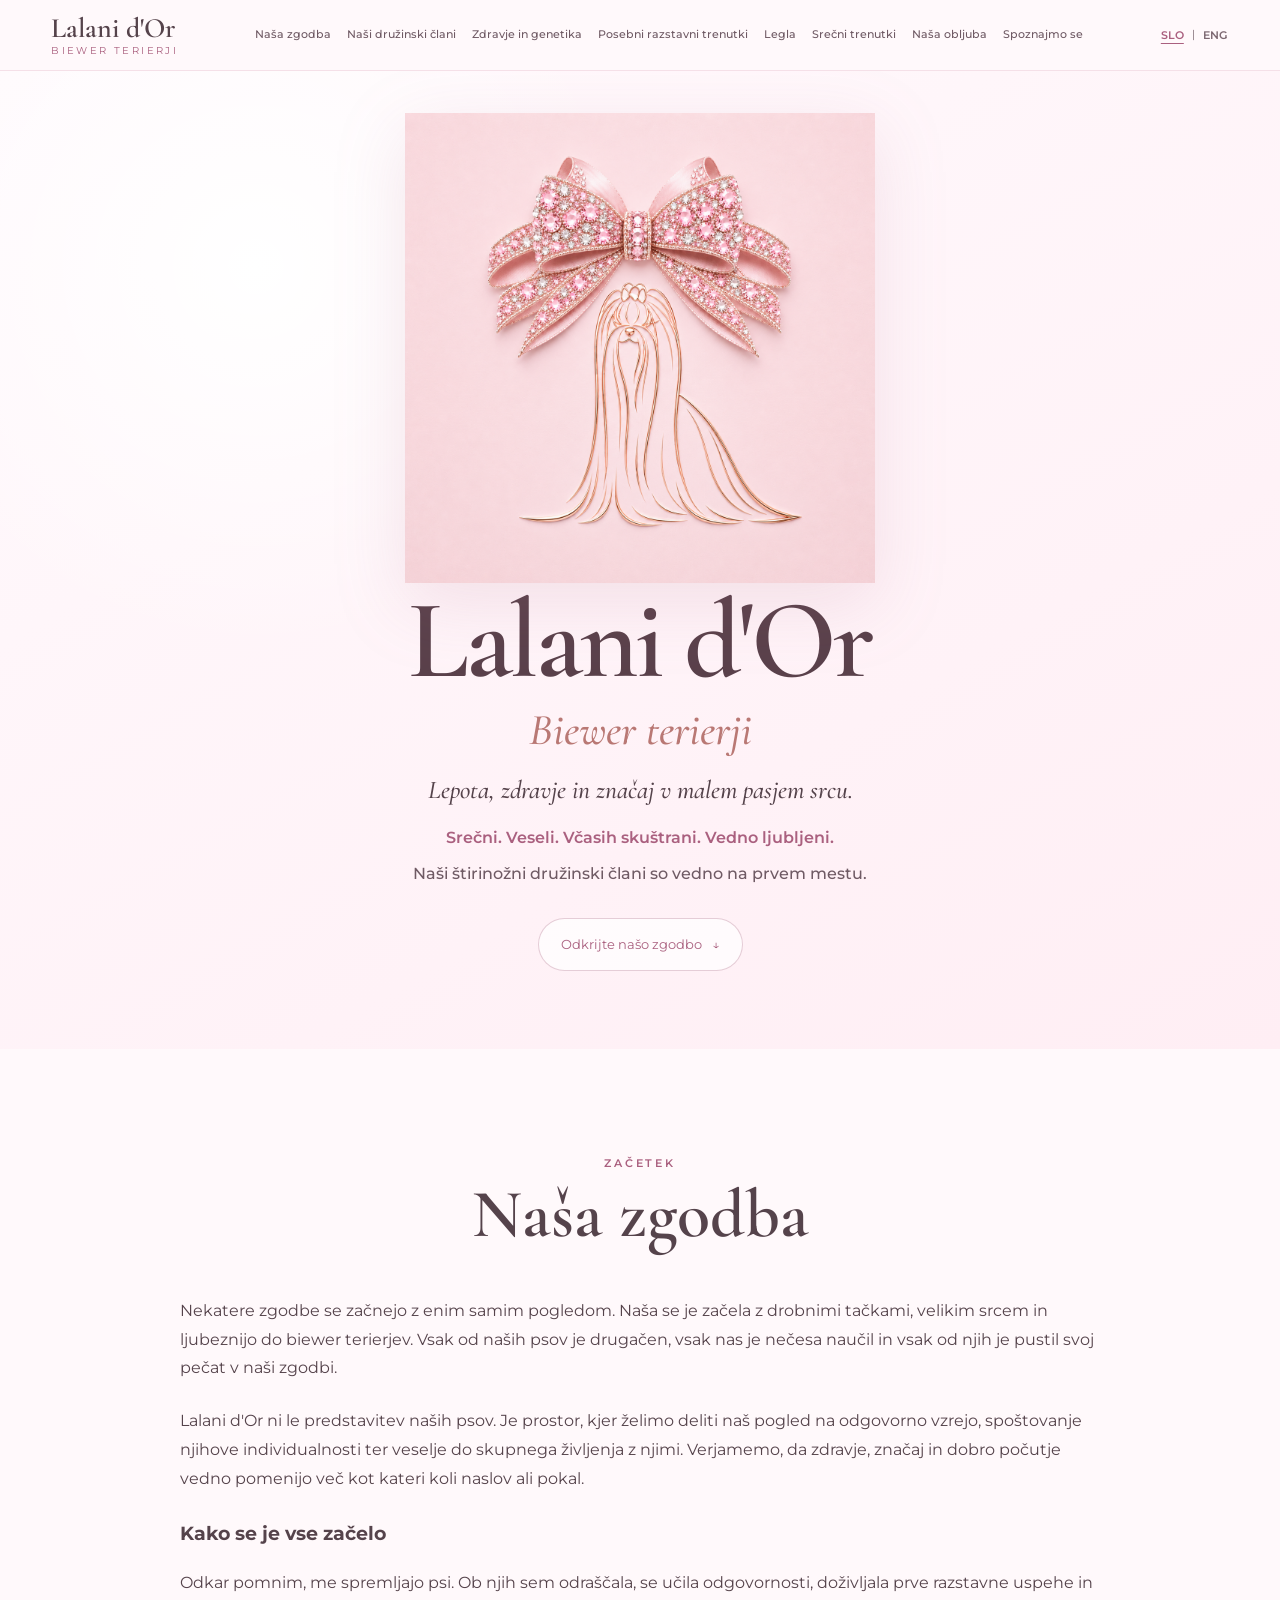
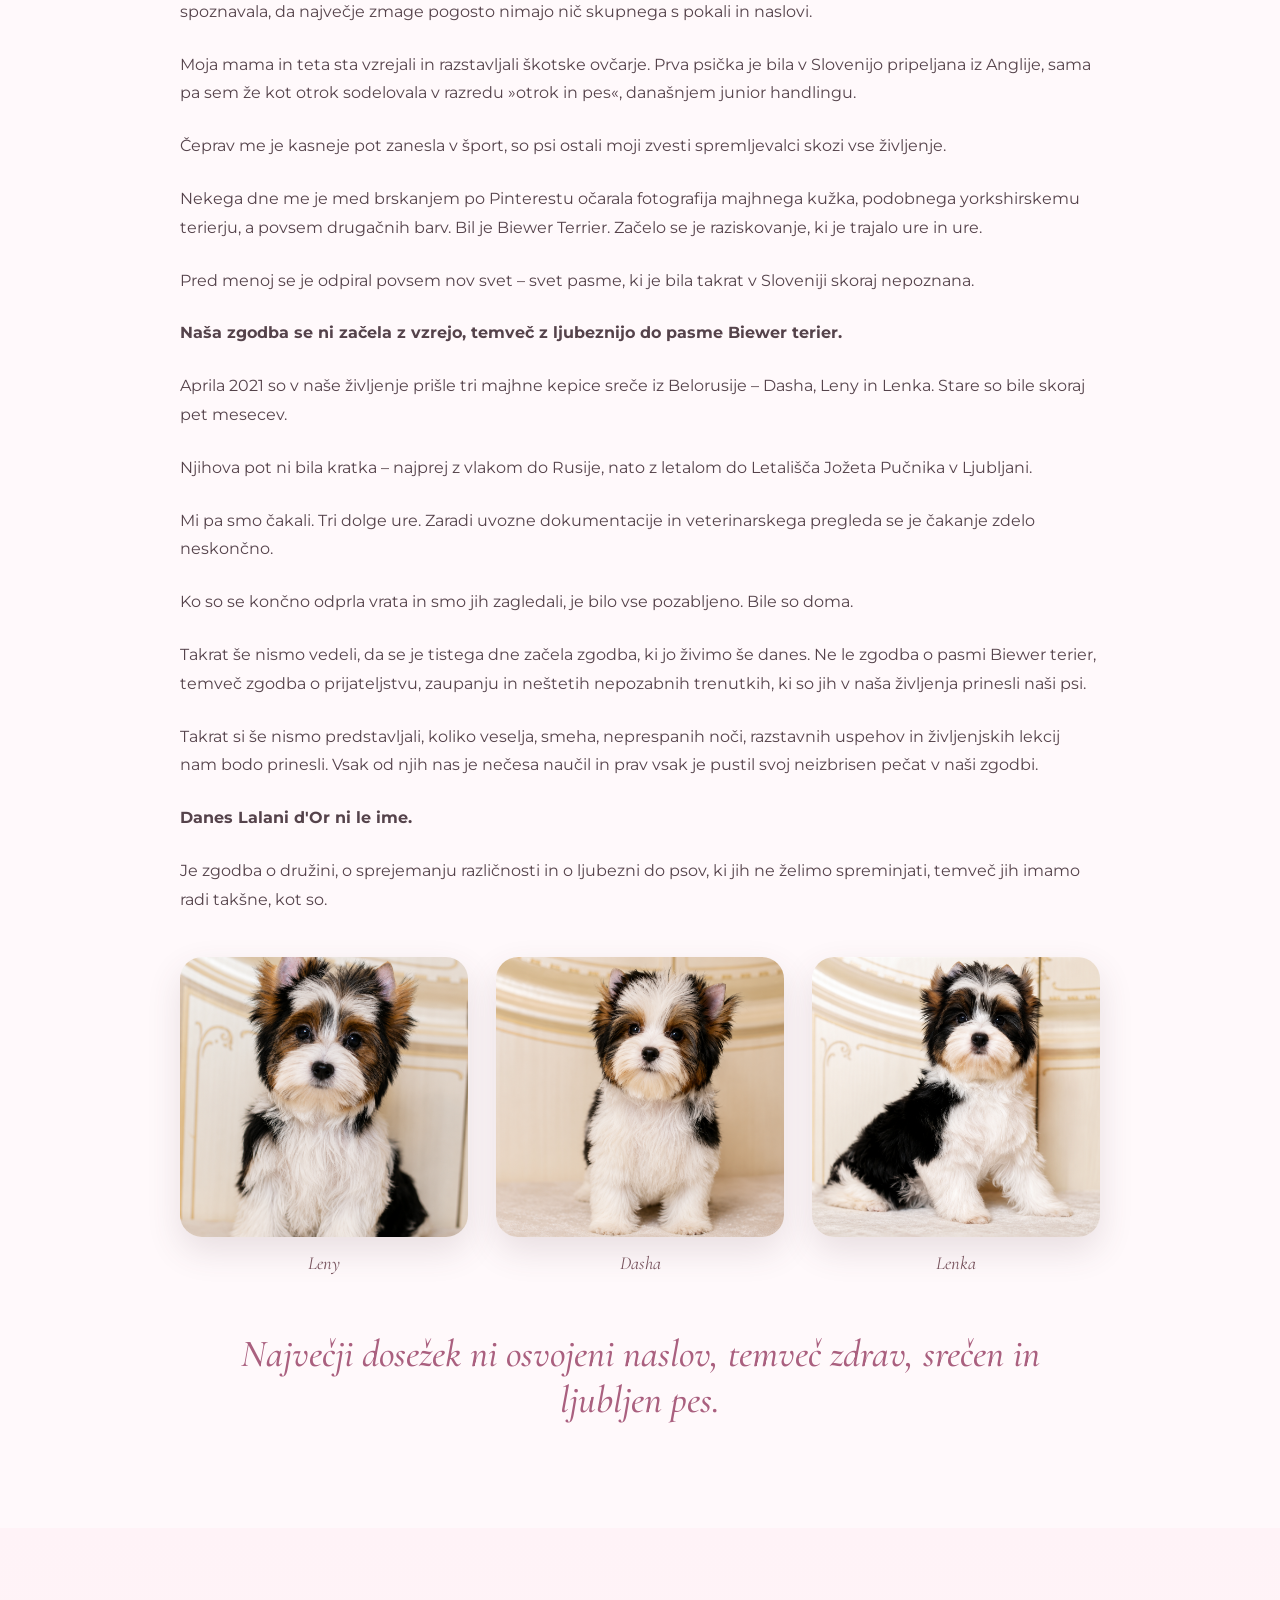
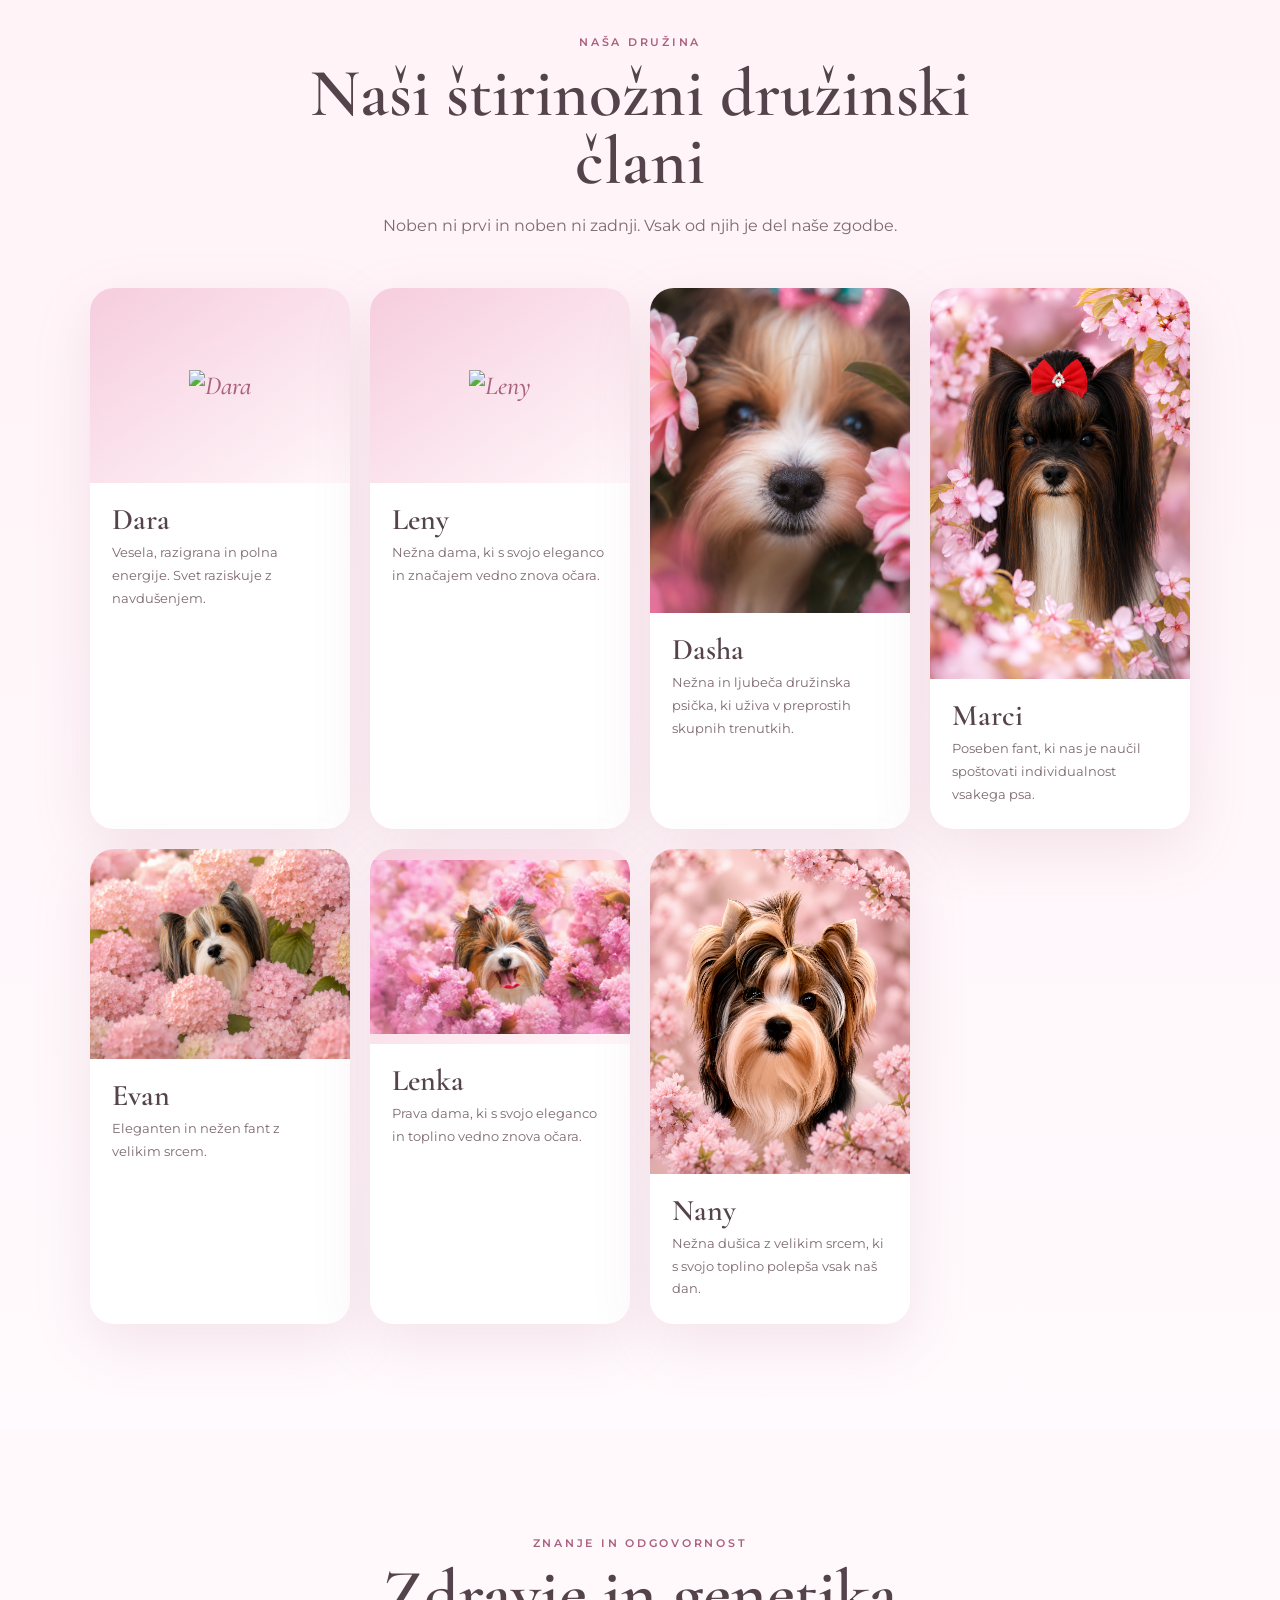
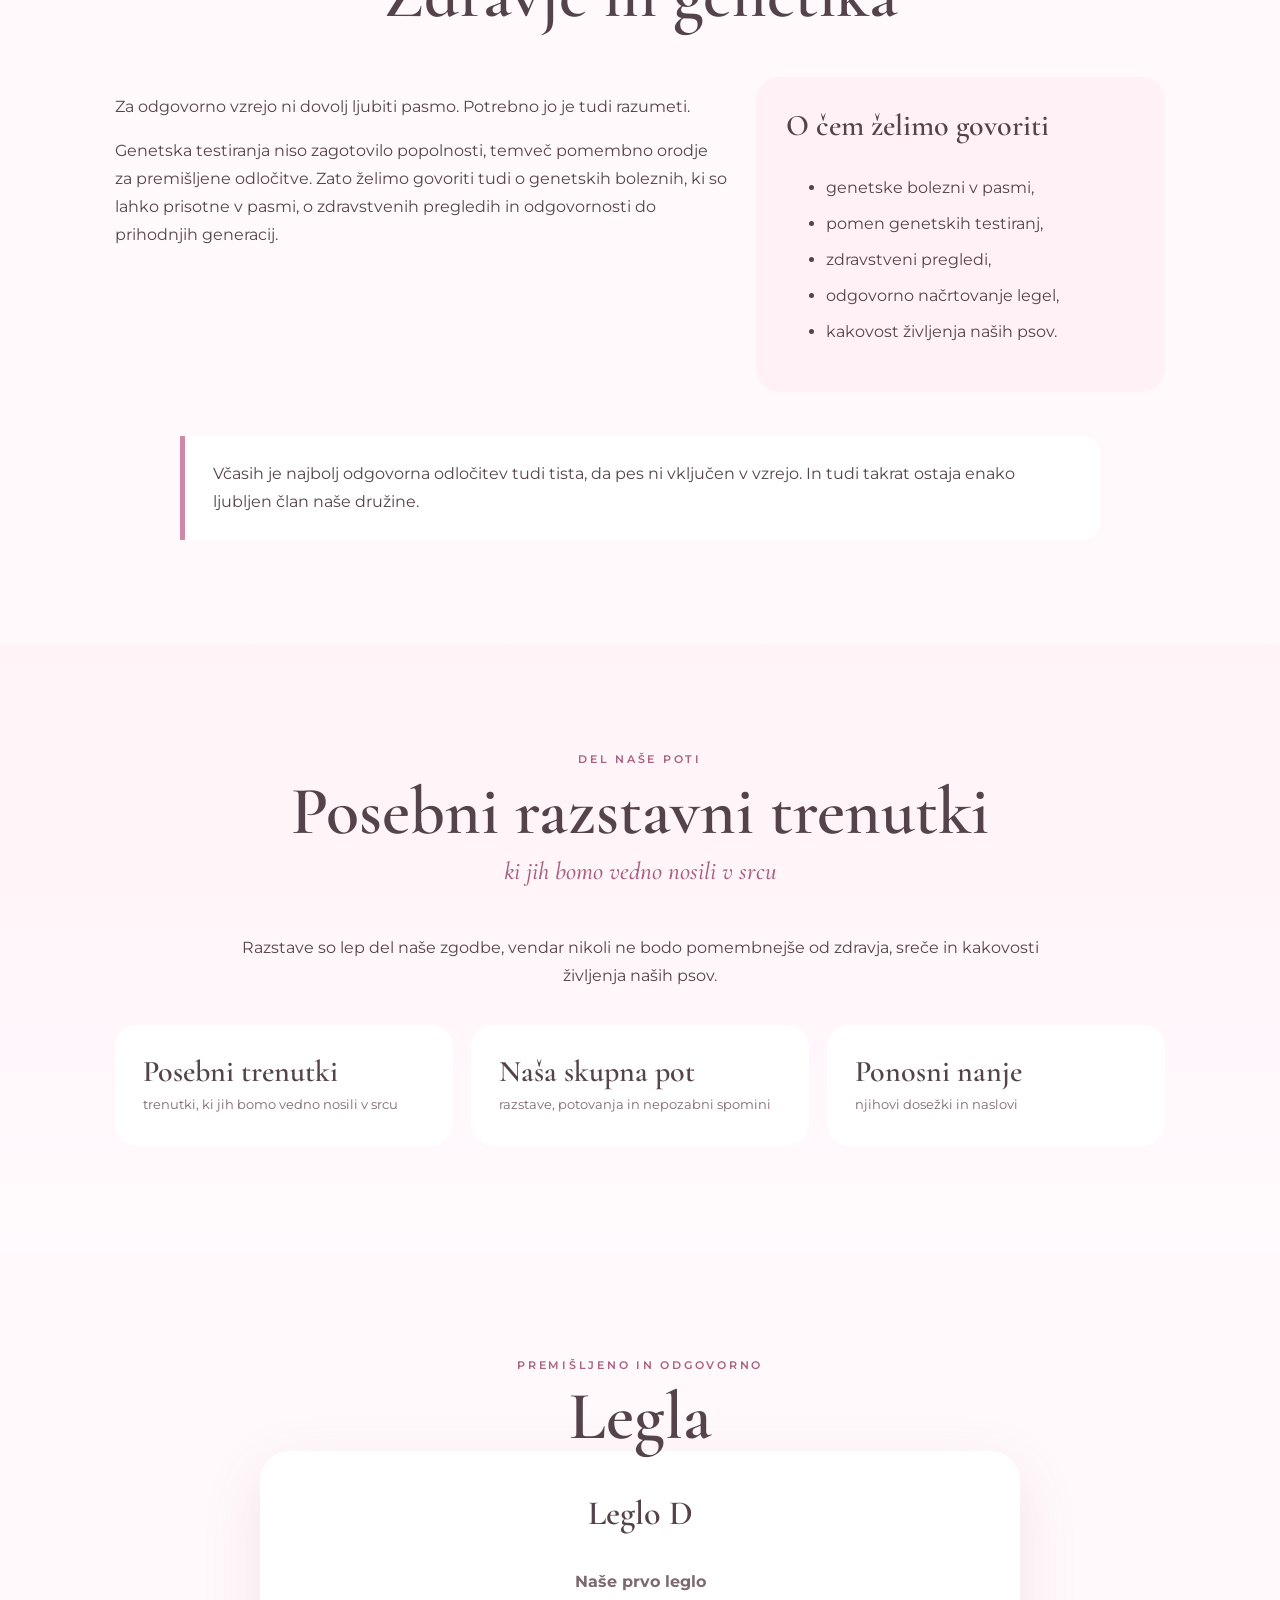
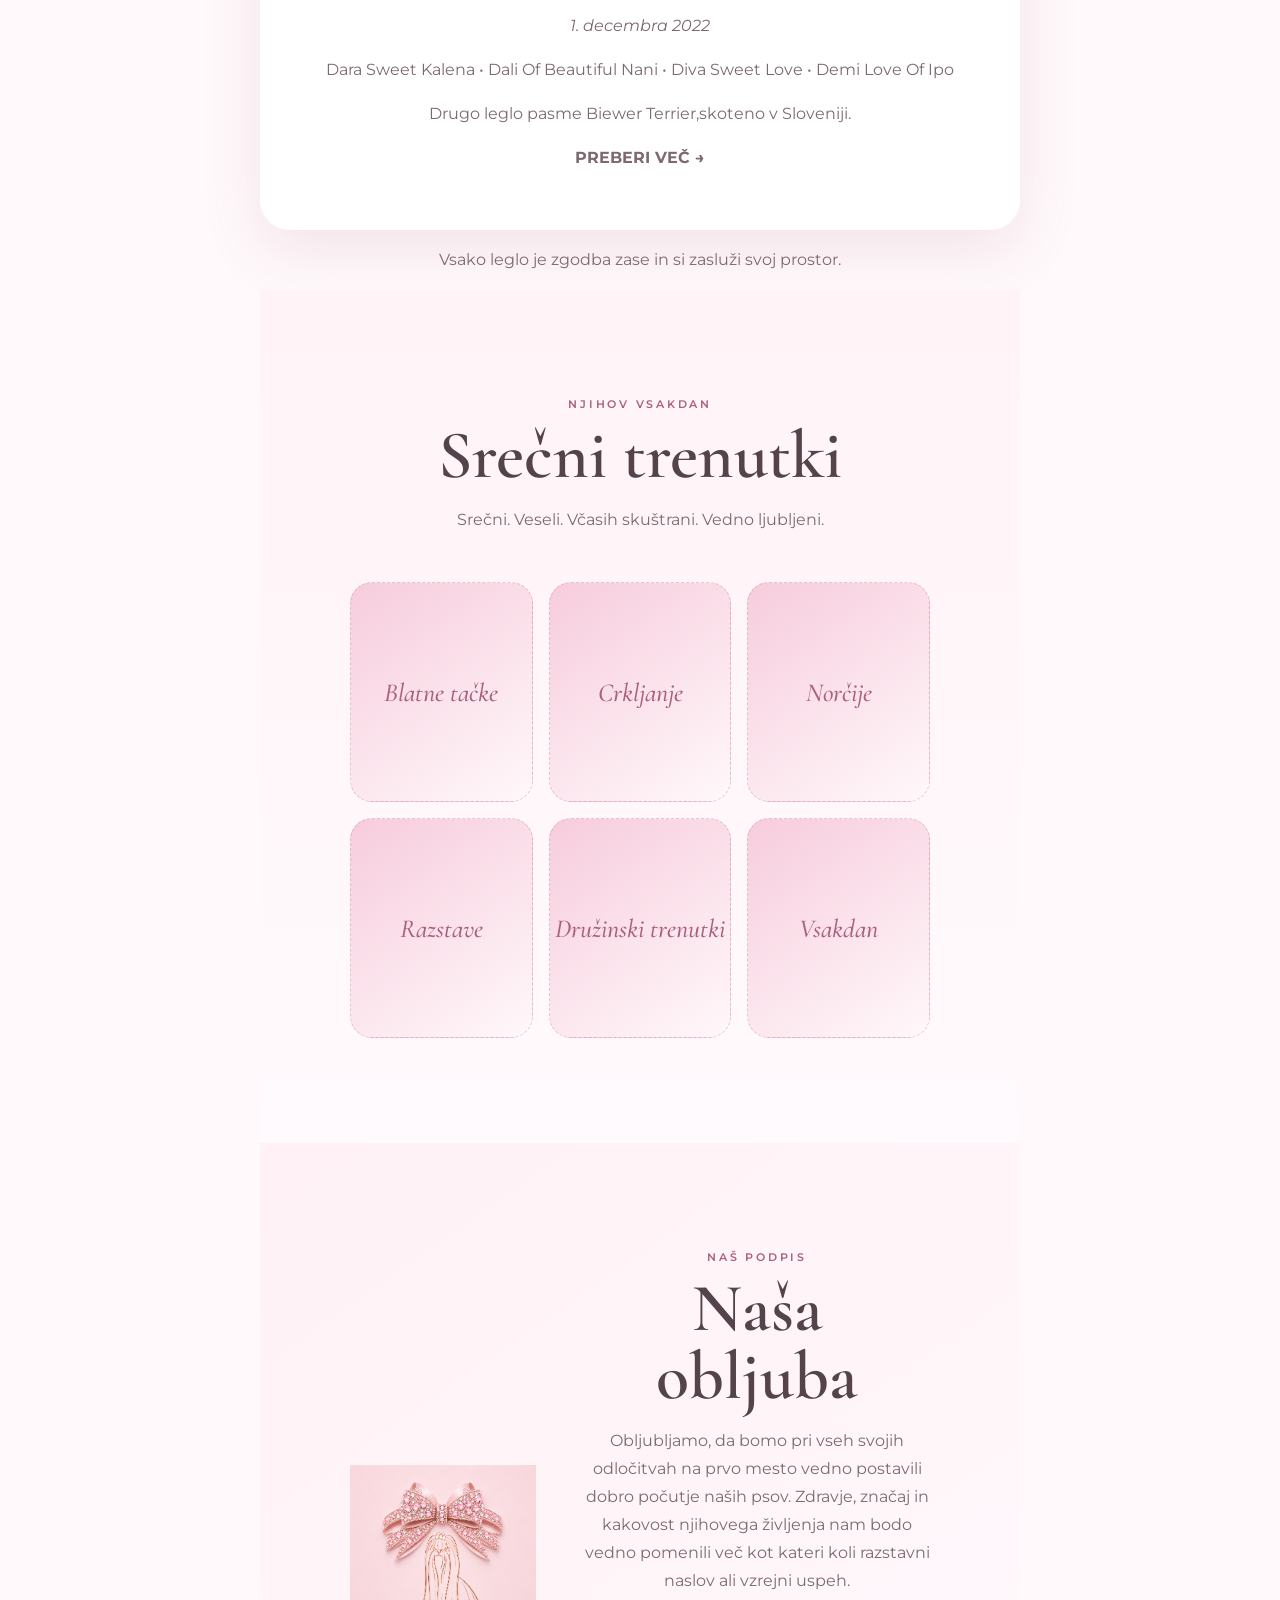
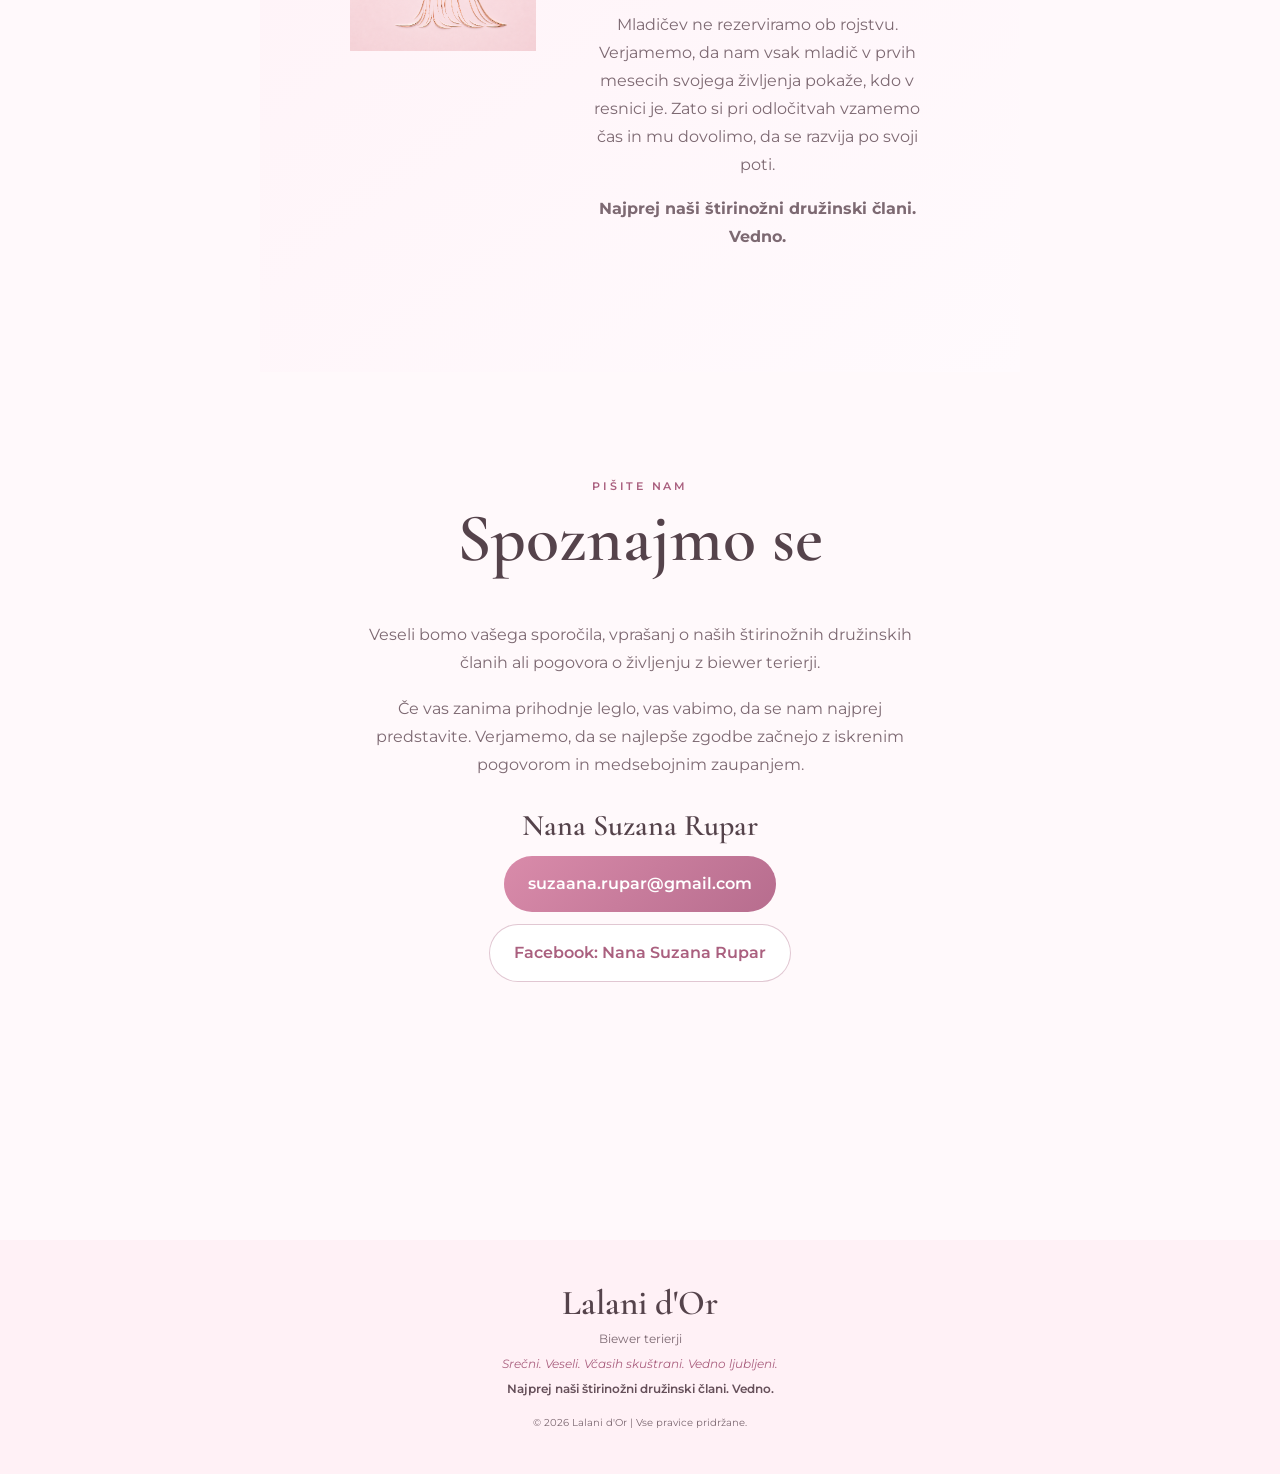
==== index.html @ 924ffebb "Update index.html" ====
<!doctype html>
<html lang="sl">
<head>
  <meta charset="utf-8">
  <meta name="viewport" content="width=device-width, initial-scale=1">
  <meta name="description" content="Lalani d'Or – Biewer terierji. Zdravje, značaj, odgovorna vzreja in življenje z našimi štirinožnimi družinskimi člani.">
  <title>Lalani d'Or | Biewer terierji</title>
  <link rel="preconnect" href="https://fonts.googleapis.com">
  <link rel="preconnect" href="https://fonts.gstatic.com" crossorigin>
  <link href="https://fonts.googleapis.com/css2?family=Cormorant+Garamond:ital,wght@0,500;0,600;1,500&family=Montserrat:wght@300;400;500;600&display=swap" rel="stylesheet">
  <link rel="stylesheet" href="styles.css">
</head>
<body>
  <header class="topbar">
    <a class="brand" href="#domov">
      <strong>Lalani d'Or</strong>
      <span data-sl="Biewer terierji" data-en="Biewer Terriers">Biewer terierji</span>
    </a>

    <button class="menu-button" aria-label="Odpri meni" aria-expanded="false">☰</button>

    <nav class="nav">
      <a href="#zgodba" data-sl="Naša zgodba" data-en="Our story">Naša zgodba</a>
      <a href="#druzina" data-sl="Naši družinski člani" data-en="Our family members">Naši družinski člani</a>
      <a href="#zdravje" data-sl="Zdravje in genetika" data-en="Health and genetics">Zdravje in genetika</a>
      <a href="#razstave" data-sl="Posebni razstavni trenutki" data-en="Special show moments">Posebni razstavni trenutki</a>
      <a href="#legla" data-sl="Legla" data-en="Litters">Legla</a>
      <a href="#trenutki" data-sl="Srečni trenutki" data-en="Happy moments">Srečni trenutki</a>
      <a href="#obljuba" data-sl="Naša obljuba" data-en="Our promise">Naša obljuba</a>
      <a href="#spoznajmo" data-sl="Spoznajmo se" data-en="Let’s meet">Spoznajmo se</a>
    </nav>

    <div class="language-switch" aria-label="Izberite jezik">
      <button type="button" class="lang active" data-lang="sl">SLO</button>
      <span>|</span>
      <button type="button" class="lang" data-lang="en">ENG</button>
    </div>
  </header>

  <main>
    <section class="hero" id="domov">
      <img class="hero-symbol" src="assets/lalani-symbol.png" alt="Pastelno rožnata kristalna pentlja in silhueta biewer terierja">
      <h1>Lalani d'Or</h1>
      <p class="breed" data-sl="Biewer terierji" data-en="Biewer Terriers">Biewer terierji</p>
      <p class="tagline" data-sl="Lepota, zdravje in značaj v malem pasjem srcu." data-en="Beauty, health and character in a little canine heart.">Lepota, zdravje in značaj v malem pasjem srcu.</p>
      <p class="life-motto" data-sl="Srečni. Veseli. Včasih skuštrani. Vedno ljubljeni." data-en="Happy. Joyful. Sometimes untidy. Always loved.">Srečni. Veseli. Včasih skuštrani. Vedno ljubljeni.</p>
      <p class="family-first" data-sl="Naši štirinožni družinski člani so vedno na prvem mestu." data-en="Our four-legged family members always come first.">Naši štirinožni družinski člani so vedno na prvem mestu.</p>
      <a class="story-link" href="#zgodba">
        <span data-sl="Odkrijte našo zgodbo" data-en="Discover our story">Odkrijte našo zgodbo</span>
        <span>↓</span>
      </a>
    </section>

    <section class="section story" id="zgodba">
      <div class="heading">
        <span data-sl="Začetek" data-en="The beginning">Začetek</span>
        <h2 data-sl="Naša zgodba" data-en="Our story">Naša zgodba</h2>
      </div>
      <div class="story-copy">

  <div class="story-intro">

    <p>
      Nekatere zgodbe se začnejo z enim samim pogledom.
      Naša se je začela z drobnimi tačkami, velikim srcem
      in ljubeznijo do biewer terierjev. Vsak od naših psov
      je drugačen, vsak nas je nečesa naučil in vsak od njih
      je pustil svoj pečat v naši zgodbi.
    </p>

    <p>
      Lalani d'Or ni le predstavitev naših psov. Je prostor,
      kjer želimo deliti naš pogled na odgovorno vzrejo,
      spoštovanje njihove individualnosti ter veselje do
      skupnega življenja z njimi. Verjamemo, da zdravje,
      značaj in dobro počutje vedno pomenijo več kot kateri
      koli naslov ali pokal.
      
    </p>

</div>

<h3 class="story-subtitle">
Kako se je vse začelo
</h3>

<div class="story-book">      

  <p>
    Odkar pomnim, me spremljajo psi. Ob njih sem odraščala,
    se učila odgovornosti, doživljala prve razstavne uspehe
    in spoznavala, da največje zmage pogosto nimajo nič
    skupnega s pokali in naslovi.
  </p>

  <p>
    Moja mama in teta sta vzrejali in razstavljali škotske
    ovčarje. Prva psička je bila v Slovenijo pripeljana iz
    Anglije, sama pa sem že kot otrok sodelovala v razredu
    »otrok in pes«, današnjem junior handlingu.
  </p>

  <p>
    Čeprav me je kasneje pot zanesla v šport, so psi ostali
    moji zvesti spremljevalci skozi vse življenje.
  </p>

  <p>
    Nekega dne me je med brskanjem po Pinterestu očarala
    fotografija majhnega kužka, podobnega yorkshirskemu
    terierju, a povsem drugačnih barv. Bil je Biewer Terrier.
    Začelo se je raziskovanje, ki je trajalo ure in ure.
  </p>

  <p>
    Pred menoj se je odpiral povsem nov svet – svet pasme,
    ki je bila takrat v Sloveniji skoraj nepoznana.
  </p>

  <p>
    <strong>
      Naša zgodba se ni začela z vzrejo, temveč z ljubeznijo
      do pasme Biewer terier.
    </strong>
  </p>

  <p>
    Aprila 2021 so v naše življenje prišle tri majhne kepice
    sreče iz Belorusije – Dasha, Leny in Lenka. Stare so bile
    skoraj pet mesecev.
  </p>

  <p>
    Njihova pot ni bila kratka – najprej z vlakom do Rusije,
    nato z letalom do Letališča Jožeta Pučnika v Ljubljani.
  </p>

  <p>
    Mi pa smo čakali. Tri dolge ure. Zaradi uvozne
    dokumentacije in veterinarskega pregleda se je čakanje
    zdelo neskončno.
  </p>

  <p>
    Ko so se končno odprla vrata in smo jih zagledali, je bilo
    vse pozabljeno. Bile so doma.
  </p>

  <p>
    Takrat še nismo vedeli, da se je tistega dne začela zgodba,
    ki jo živimo še danes. Ne le zgodba o pasmi Biewer terier,
    temveč zgodba o prijateljstvu, zaupanju in neštetih
    nepozabnih trenutkih, ki so jih v naša življenja prinesli
    naši psi.
  </p>

  <p>
    Takrat si še nismo predstavljali, koliko veselja, smeha,
    neprespanih noči, razstavnih uspehov in življenjskih lekcij
    nam bodo prinesli. Vsak od njih nas je nečesa naučil in prav
    vsak je pustil svoj neizbrisen pečat v naši zgodbi.
  </p>

  <p>
    <strong>Danes Lalani d'Or ni le ime.</strong>
  </p>

  <p>
    Je zgodba o družini, o sprejemanju različnosti in o
    ljubezni do psov, ki jih ne želimo spreminjati, temveč
    jih imamo radi takšne, kot so.
  </p>

</div>

<div class="story-photos">

  <figure class="story-photo">
    <img src="prihod1.png" alt="Leny aprila 2021">
    <figcaption>Leny</figcaption>
  </figure>

  <figure class="story-photo">
    <img src="prihod2.png" alt="Dasha aprila 2021">
    <figcaption>Dasha</figcaption>
  </figure>

  <figure class="story-photo">
    <img src="prihod3.png" alt="Lenka aprila 2021">
    <figcaption>Lenka</figcaption>
  </figure>

</div>
</div>

<blockquote>
Največji dosežek ni osvojeni naslov, temveč zdrav, srečen in ljubljen pes.
</blockquote>

</section>
 
        

    <section class="section pink" id="druzina">
      <div class="heading">
        <span data-sl="Naša družina" data-en="Our family">Naša družina</span>
        <h2 data-sl="Naši štirinožni družinski člani" data-en="Our four-legged family members">Naši štirinožni družinski člani</h2>
        <p data-sl="Noben ni prvi in noben ni zadnji. Vsak od njih je del naše zgodbe." data-en="No one is first and no one is last. Each of them is part of our story.">Noben ni prvi in noben ni zadnji. Vsak od njih je del naše zgodbe.</p>
      </div>

      <div class="dogs">
       <article>
<div class="photo">
<img src="dara.jpg.jpg" alt="Dara">
</div>
<h3>Dara</h3>
<p data-sl="Vesela, razigrana in polna energije. Svet raziskuje z navdušenjem."
data-en="Happy, playful and full of energy. She explores the world with enthusiasm.">
Vesela, razigrana in polna energije. Svet raziskuje z navdušenjem.
</p>
</article>
        <article>
  <div class="photo">
    <img src="leny.jpg" alt="Leny">
  </div>
  <h3>Leny</h3>
  <p data-sl="Nežna dama, ki s svojo eleganco in značajem vedno znova očara."
     data-en="A gentle lady whose elegance and character continue to charm us.">
    Nežna dama, ki s svojo eleganco in značajem vedno znova očara.
  </p>
  
</article>
        <article>
  <div class="photo">
   <img src="psica1.png" alt="Dasha">
  </div>
  <h3>Dasha</h3>
  <p data-sl="Nežna in ljubeča družinska psička, ki uživa v preprostih skupnih trenutkih."
     data-en="A gentle and loving family companion who enjoys life's simple moments together.">
    Nežna in ljubeča družinska psička, ki uživa v preprostih skupnih trenutkih.
  </p>
</article>
        <article>
    <div class="photo">
        <img src="marci.jpg.jpg" alt="Marci">
    </div>
    <h3>Marci</h3>
    <p data-sl="Poseben fant, ki nas je naučil spoštovati individualnost vsakega psa."
       data-en="A special boy who taught us to respect the individuality of every dog.">
       Poseben fant, ki nas je naučil spoštovati individualnost vsakega psa.
    </p>
</article>

        <article>
    <div class="photo">
<img src="evan.jpg" alt="Evan">
</div>

<h3>Evan</h3>

<p data-sl="Eleganten in nežen fant z velikim srcem."
   data-en="An elegant and gentle boy with a big heart.">
Eleganten in nežen fant z velikim srcem.
</p>
</article>
        <article>
    <div class="photo">
        <img src="lenka.png" alt="Lenka">
    </div>

    <h3>Lenka</h3>

    <p data-sl="Prava dama, ki s svojo eleganco in toplino vedno znova očara."
       data-en="A true lady whose elegance and warmth continue to charm us.">
       Prava dama, ki s svojo eleganco in toplino vedno znova očara.
    </p>
</article>
        <article>
<div class="photo">
<img src="nany.jpg" alt="Nany">
</div>

<h3>Nany</h3>

<p data-sl="Nežna dušica z velikim srcem, ki s svojo toplino polepša vsak naš dan."
   data-en="A gentle soul with a big heart whose warmth brightens every day.">
Nežna dušica z velikim srcem, ki s svojo toplino polepša vsak naš dan.
</p>

</article>
      
    </section>

    <section class="section" id="zdravje">
      <div class="heading">
        <span data-sl="Znanje in odgovornost" data-en="Knowledge and responsibility">Znanje in odgovornost</span>
        <h2 data-sl="Zdravje in genetika" data-en="Health and genetics">Zdravje in genetika</h2>
      </div>
      <div class="two-columns">
        <div>
          <p data-sl="Za odgovorno vzrejo ni dovolj ljubiti pasmo. Potrebno jo je tudi razumeti." data-en="Loving a breed is not enough for responsible breeding. It must also be understood.">Za odgovorno vzrejo ni dovolj ljubiti pasmo. Potrebno jo je tudi razumeti.</p>
          <p data-sl="Genetska testiranja niso zagotovilo popolnosti, temveč pomembno orodje za premišljene odločitve. Zato želimo govoriti tudi o genetskih boleznih, ki so lahko prisotne v pasmi, o zdravstvenih pregledih in odgovornosti do prihodnjih generacij." data-en="Genetic testing is not a guarantee of perfection, but an important tool for thoughtful decisions. We therefore also want to talk about genetic diseases that may be present in the breed, health examinations and our responsibility towards future generations.">Genetska testiranja niso zagotovilo popolnosti, temveč pomembno orodje za premišljene odločitve. Zato želimo govoriti tudi o genetskih boleznih, ki so lahko prisotne v pasmi, o zdravstvenih pregledih in odgovornosti do prihodnjih generacij.</p>
        </div>
        <aside>
          <h3 data-sl="O čem želimo govoriti" data-en="What we want to talk about">O čem želimo govoriti</h3>
          <ul>
            <li data-sl="genetske bolezni v pasmi," data-en="genetic diseases in the breed,">genetske bolezni v pasmi,</li>
            <li data-sl="pomen genetskih testiranj," data-en="the importance of genetic testing,">pomen genetskih testiranj,</li>
            <li data-sl="zdravstveni pregledi," data-en="health examinations,">zdravstveni pregledi,</li>
            <li data-sl="odgovorno načrtovanje legel," data-en="responsible litter planning,">odgovorno načrtovanje legel,</li>
            <li data-sl="kakovost življenja naših psov." data-en="the quality of life of our dogs.">kakovost življenja naših psov.</li>
          </ul>
        </aside>
      </div>
      <p class="notice" data-sl="Včasih je najbolj odgovorna odločitev tudi tista, da pes ni vključen v vzrejo. In tudi takrat ostaja enako ljubljen član naše družine." data-en="Sometimes the most responsible decision is not to include a dog in breeding. Even then, the dog remains an equally loved member of our family.">Včasih je najbolj odgovorna odločitev tudi tista, da pes ni vključen v vzrejo. In tudi takrat ostaja enako ljubljen član naše družine.</p>
    </section>

    <section class="section pink" id="razstave">
      <div class="heading">
        <span data-sl="Del naše poti" data-en="Part of our journey">Del naše poti</span>
        <h2 data-sl="Posebni razstavni trenutki" data-en="Special show moments">Posebni razstavni trenutki</h2>
        <p class="section-subtitle" data-sl="ki jih bomo vedno nosili v srcu" data-en="that we will always carry in our hearts">ki jih bomo vedno nosili v srcu</p>
      </div>

      <p class="centered" data-sl="Razstave so lep del naše zgodbe, vendar nikoli ne bodo pomembnejše od zdravja, sreče in kakovosti življenja naših psov." data-en="Shows are a beautiful part of our story, but they will never be more important than the health, happiness and quality of life of our dogs.">Razstave so lep del naše zgodbe, vendar nikoli ne bodo pomembnejše od zdravja, sreče in kakovosti življenja naših psov.</p>

      <div class="achievements">
        <div>
          <strong data-sl="Posebni trenutki" data-en="Special moments">Posebni trenutki</strong>
          <span data-sl="trenutki, ki jih bomo vedno nosili v srcu" data-en="moments we will always carry in our hearts">trenutki, ki jih bomo vedno nosili v srcu</span>
        </div>
        <div>
          <strong data-sl="Naša skupna pot" data-en="Our journey together">Naša skupna pot</strong>
          <span data-sl="razstave, potovanja in nepozabni spomini" data-en="shows, journeys and unforgettable memories">razstave, potovanja in nepozabni spomini</span>
        </div>
        <div>
          <strong data-sl="Ponosni nanje" data-en="Proud of them">Ponosni nanje</strong>
          <span data-sl="njihovi dosežki in naslovi" data-en="their achievements and titles">njihovi dosežki in naslovi</span>
        </div>
      </div>
    </section>

    <section class="section" id="legla">
      <div class="heading">
        <span data-sl="Premišljeno in odgovorno" data-en="Thoughtful and responsible">Premišljeno in odgovorno</span>
        <h2 data-sl="Legla" data-en="Litters">Legla</h2>
  <div>    
 <div class="litter-card">
  <h3>Leglo D</h3>

  <p><strong>Naše prvo leglo</strong></p>
  <p><em>1. decembra 2022</em></p>

  <p>
    Dara Sweet Kalena • Dali Of Beautiful Nani •
    Diva Sweet Love • Demi Love Of Ipo
  </p>

  <p>Drugo leglo pasme Biewer Terrier,skoteno v Sloveniji.</p>

  <p><strong>PREBERI VEČ →</strong></p>
 </div>       
 <p>Vsako leglo je zgodba zase in si zasluži svoj prostor.</p>      
    <section class="section pink" id="trenutki">
      <div class="heading">
        <span data-sl="Njihov vsakdan" data-en="Their everyday life">Njihov vsakdan</span>
        <h2 data-sl="Srečni trenutki" data-en="Happy moments">Srečni trenutki</h2>
        <p data-sl="Srečni. Veseli. Včasih skuštrani. Vedno ljubljeni." data-en="Happy. Joyful. Sometimes untidy. Always loved.">Srečni. Veseli. Včasih skuštrani. Vedno ljubljeni.</p>
      </div>
      <div class="gallery">
        <div data-sl="Blatne tačke" data-en="Muddy paws">Blatne tačke</div>
        <div data-sl="Crkljanje" data-en="Cuddles">Crkljanje</div>
        <div data-sl="Norčije" data-en="Mischief">Norčije</div>
        <div data-sl="Razstave" data-en="Shows">Razstave</div>
        <div data-sl="Družinski trenutki" data-en="Family moments">Družinski trenutki</div>
        <div data-sl="Vsakdan" data-en="Everyday life">Vsakdan</div>
      </div>
    </section>

    <section class="section promise" id="obljuba">
      <img src="assets/lalani-symbol.png" alt="" aria-hidden="true">
      <div>
        <span class="mini" data-sl="Naš podpis" data-en="Our signature">Naš podpis</span>
        <h2 data-sl="Naša obljuba" data-en="Our promise">Naša obljuba</h2>
        <p data-sl="Obljubljamo, da bomo pri vseh svojih odločitvah na prvo mesto vedno postavili dobro počutje naših psov. Zdravje, značaj in kakovost njihovega življenja nam bodo vedno pomenili več kot kateri koli razstavni naslov ali vzrejni uspeh." data-en="We promise that in every decision we make, the well-being of our dogs will always come first. Their health, character and quality of life will always mean more to us than any show title or breeding achievement.">Obljubljamo, da bomo pri vseh svojih odločitvah na prvo mesto vedno postavili dobro počutje naših psov. Zdravje, značaj in kakovost njihovega življenja nam bodo vedno pomenili več kot kateri koli razstavni naslov ali vzrejni uspeh.</p>
        <p data-sl="Mladičev ne rezerviramo ob rojstvu. Verjamemo, da nam vsak mladič v prvih mesecih svojega življenja pokaže, kdo v resnici je. Zato si pri odločitvah vzamemo čas in mu dovolimo, da se razvija po svoji poti." data-en="We do not reserve puppies at birth. We believe that during the first months of life, every puppy shows us who they truly are. We therefore take our time and allow each puppy to develop in their own way.">Mladičev ne rezerviramo ob rojstvu. Verjamemo, da nam vsak mladič v prvih mesecih svojega življenja pokaže, kdo v resnici je. Zato si pri odločitvah vzamemo čas in mu dovolimo, da se razvija po svoji poti.</p>
        <p><strong data-sl="Najprej naši štirinožni družinski člani. Vedno." data-en="Our four-legged family members first. Always.">Najprej naši štirinožni družinski člani. Vedno.</strong></p>
      </div>
    </section>

    <section class="section contact" id="spoznajmo">
      <div class="heading">
        <span data-sl="Pišite nam" data-en="Write to us">Pišite nam</span>
        <h2 data-sl="Spoznajmo se" data-en="Let’s meet">Spoznajmo se</h2>
      </div>
      <p data-sl="Veseli bomo vašega sporočila, vprašanj o naših štirinožnih družinskih članih ali pogovora o življenju z biewer terierji." data-en="We will be happy to receive your message, answer questions about our four-legged family members or talk about life with Biewer Terriers.">Veseli bomo vašega sporočila, vprašanj o naših štirinožnih družinskih članih ali pogovora o življenju z biewer terierji.</p>
      <p data-sl="Če vas zanima prihodnje leglo, vas vabimo, da se nam najprej predstavite. Verjamemo, da se najlepše zgodbe začnejo z iskrenim pogovorom in medsebojnim zaupanjem." data-en="If you are interested in a future litter, we invite you to introduce yourself first. We believe the most beautiful stories begin with an honest conversation and mutual trust.">Če vas zanima prihodnje leglo, vas vabimo, da se nam najprej predstavite. Verjamemo, da se najlepše zgodbe začnejo z iskrenim pogovorom in medsebojnim zaupanjem.</p>

      <div class="contact-links">
        <strong>Nana Suzana Rupar</strong>
        <a class="email" href="mailto:suzaana.rupar@gmail.com">suzaana.rupar@gmail.com</a>
        <a class="facebook" href="#" title="Vstavite povezavo do Facebook profila Nana Suzana Rupar" data-sl="Facebook: Nana Suzana Rupar" data-en="Facebook: Nana Suzana Rupar">Facebook: Nana Suzana Rupar</a>
      </div>
    </section>
  </main>

  <footer>
    <h3>Lalani d'Or</h3>
    <p data-sl="Biewer terierji" data-en="Biewer Terriers">Biewer terierji</p>
    <p class="footer-motto" data-sl="Srečni. Veseli. Včasih skuštrani. Vedno ljubljeni." data-en="Happy. Joyful. Sometimes untidy. Always loved.">Srečni. Veseli. Včasih skuštrani. Vedno ljubljeni.</p>
    <p class="footer-first" data-sl="Najprej naši štirinožni družinski člani. Vedno." data-en="Our four-legged family members first. Always.">Najprej naši štirinožni družinski člani. Vedno.</p>
    <small>© <span id="year"></span> Lalani d'Or | <span data-sl="Vse pravice pridržane." data-en="All rights reserved.">Vse pravice pridržane.</span></small>
  </footer>

  <script src="script.js"></script>
</body>
</html>
---- styles.css ----
:root{
  --pink-0:#fff9fb;--pink-1:#fff1f6;--pink-2:#f9dce7;--pink-3:#ebb7ca;
  --pink-4:#cf88a8;--pink-5:#aa607f;--rose:#b97874;--text:#55434b;--muted:#7d6972;
  --white:#fff;--shadow:0 20px 60px rgba(170,96,127,.14)
}
*{box-sizing:border-box}
html{scroll-behavior:smooth}
body{margin:0;font-family:Montserrat,sans-serif;color:var(--text);background:var(--pink-0);line-height:1.75}
img{max-width:100%;display:block}
a{color:inherit}
.topbar{position:sticky;top:0;z-index:10;display:flex;align-items:center;justify-content:space-between;gap:20px;padding:14px 4vw;background:rgba(255,249,251,.94);backdrop-filter:blur(16px);border-bottom:1px solid rgba(207,136,168,.22)}
.brand{text-decoration:none;display:flex;flex-direction:column;line-height:1;min-width:max-content}
.brand strong{font:600 28px/1 "Cormorant Garamond",serif}
.brand span{margin-top:4px;font-size:10px;text-transform:uppercase;letter-spacing:.24em;color:var(--pink-5)}
.nav{display:flex;gap:16px;align-items:center;justify-content:center;flex:1}
.nav a{text-decoration:none;font-size:10.5px;font-weight:500;color:#6f5a64;white-space:nowrap}
.nav a:hover{color:var(--pink-5)}
.menu-button{display:none;border:0;background:none;font-size:25px;color:var(--pink-5)}
.language-switch{display:flex;align-items:center;gap:6px;min-width:max-content;font-size:11px;color:var(--muted)}
.lang{border:0;background:transparent;padding:4px 2px;font:600 11px Montserrat,sans-serif;color:var(--muted);cursor:pointer}
.lang.active{color:var(--pink-5);text-decoration:underline;text-underline-offset:4px}
.hero{min-height:calc(100vh - 78px);padding:42px 24px 78px;display:flex;flex-direction:column;align-items:center;justify-content:center;text-align:center;background:radial-gradient(circle at 20% 20%,#fff 0,transparent 30%),linear-gradient(150deg,#fffafd,#ffeef4)}
.hero-symbol{width:min(470px,76vw);margin-bottom:8px;filter:drop-shadow(0 20px 35px rgba(170,96,127,.14))}
.hero h1{margin:0;font:600 clamp(64px,9vw,112px)/.9 "Cormorant Garamond",serif;color:#5a414b;letter-spacing:-.03em}
.breed{margin:16px 0 4px;color:var(--rose);font:italic 500 clamp(26px,4vw,44px)/1 "Cormorant Garamond",serif}
.tagline{margin:18px 0 0;font:italic 500 clamp(19px,2vw,28px)/1.25 "Cormorant Garamond",serif}
.life-motto{margin:18px 0 8px;color:var(--pink-5);font-weight:600}
.family-first{margin:0 0 30px;font-weight:500;color:#6f5a64}
.story-link{display:inline-flex;gap:10px;align-items:center;text-decoration:none;padding:14px 22px;border-radius:999px;border:1px solid rgba(170,96,127,.3);background:rgba(255,255,255,.72);color:var(--pink-5);font-size:13px}
.section{padding:105px clamp(22px,7vw,112px)}
.pink{background:linear-gradient(180deg,#fff3f7,#fffafd)}
.heading{text-align:center;max-width:760px;margin:0 auto 48px}
.heading>span,.mini{display:block;color:var(--pink-5);text-transform:uppercase;letter-spacing:.25em;font-size:11px;font-weight:600}
.heading h2,.promise h2{margin:8px 0 0;font:600 clamp(42px,6vw,68px)/1 "Cormorant Garamond",serif}
.heading p{color:var(--muted)}
.section-subtitle{font:italic 500 25px "Cormorant Garamond",serif;color:var(--pink-5)!important;margin-top:10px}
.story-copy{max-width:920px;margin:0 auto;display:block}
.story-copy p{margin:0}
.section blockquote{max-width:850px;margin:54px auto 0;text-align:center;color:var(--pink-5);font:italic 500 clamp(26px,3vw,40px)/1.2 "Cormorant Garamond",serif}
.dogs{display:grid;grid-template-columns:repeat(4,1fr);gap:20px;max-width:1180px;margin:0 auto}
.dogs article{overflow:hidden;border-radius:24px;background:white;box-shadow:var(--shadow)}
.photo{aspect-ratio:4/3;display:grid;place-items:center;background:linear-gradient(145deg,#f6cddd,#fff7fa);color:var(--pink-5);font:italic 500 26px "Cormorant Garamond",serif}
.dogs h3{margin:22px 22px 6px;font:600 30px/1 "Cormorant Garamond",serif}
.dogs p{margin:0 22px 24px;color:var(--muted);font-size:13px}
.two-columns{max-width:1050px;margin:0 auto;display:grid;grid-template-columns:1.2fr .8fr;gap:28px}
.two-columns aside{padding:30px;border-radius:24px;background:var(--pink-1)}
.two-columns h3{margin-top:0;font:600 30px "Cormorant Garamond",serif}
.two-columns li{margin:8px 0}
.notice{max-width:920px;margin:44px auto 0;padding:24px 28px;border-left:5px solid var(--pink-4);background:#fff;border-radius:0 18px 18px 0}
.centered{max-width:800px;margin:0 auto 35px;text-align:center}
.achievements{max-width:1050px;margin:0 auto;display:grid;grid-template-columns:repeat(3,1fr);gap:18px}
.achievements div{padding:28px;border-radius:22px;background:#fff}
.achievements strong{display:block;font:600 30px "Cormorant Garamond",serif}
.achievements span{color:var(--muted);font-size:13px}
.litter-card{max-width:900px;margin:0 auto;padding:42px;border-radius:30px;background:#fff;box-shadow:var(--shadow)}
.litter-card h3{margin-top:0;font:600 34px "Cormorant Garamond",serif}
.emphasis{color:var(--pink-5);font-weight:600}
.gallery{max-width:1100px;margin:0 auto;display:grid;grid-template-columns:repeat(3,1fr);gap:16px}
.gallery div{min-height:220px;display:grid;place-items:center;border-radius:22px;background:linear-gradient(145deg,#f7ccdc,#fff8fb);border:1px dashed rgba(170,96,127,.3);color:var(--pink-5);font:italic 500 26px "Cormorant Garamond",serif}
.promise{display:grid;grid-template-columns:.7fr 1.3fr;align-items:center;gap:48px;background:linear-gradient(145deg,#fff1f6,#fffafd)}
.promise img{max-height:500px;margin:auto}
.promise p{max-width:760px}
.contact{text-align:center}
.contact>p{max-width:760px;margin:0 auto 18px}
.contact-links{margin-top:28px;display:flex;flex-direction:column;align-items:center;gap:12px}
.contact-links strong{font:600 30px "Cormorant Garamond",serif}
.email,.facebook{display:inline-block;padding:14px 24px;border-radius:999px;text-decoration:none;font-weight:600}
.email{background:linear-gradient(135deg,#d98baa,#b76d8e);color:#fff}
.facebook{border:1px solid rgba(170,96,127,.35);background:#fff;color:var(--pink-5)}
footer{text-align:center;padding:42px 24px;background:#fff1f6;color:var(--muted);font-size:12px}
footer h3{margin:0;font:600 35px "Cormorant Garamond",serif;color:var(--text)}
footer p{margin:4px 0}
.footer-motto{font-style:italic;color:var(--pink-5)}
.footer-first{font-weight:600;color:#66505a;margin-bottom:12px}
@media(max-width:1180px){
  .menu-button{display:block}
  .nav{display:none;position:absolute;top:76px;left:0;right:0;flex-direction:column;align-items:stretch;padding:16px 24px 24px;background:#fffafd;border-bottom:1px solid rgba(207,136,168,.22)}
  .nav.open{display:flex}
  .nav a{padding:10px 0}
  .language-switch{margin-left:auto}
  .dogs{grid-template-columns:repeat(2,1fr)}
}
@media(max-width:760px){
  .topbar{gap:10px}
  .brand strong{font-size:24px}
  .story-copy,.two-columns,.promise{grid-template-columns:1fr}
  .achievements,.gallery{grid-template-columns:1fr}
  .dogs{grid-template-columns:1fr}
  .hero-symbol{width:min(400px,92vw)}
  .section{padding:78px 18px}
  .litter-card{padding:28px}
  .promise img{max-height:340px}
}
* Fotografije v rubriki Naša zgodba */

.story-copy {
  max-width: 850px;
  margin: 0 auto;
  display: block;
}

.story-copy p {
  margin: 0 0 24px;
  line-height: 1.8;
}

.story-photos {
  display: grid;
  grid-template-columns: repeat(3, minmax(0, 1fr));
  gap: 28px;
  width: 100%;
  margin: 42px auto 48px;
  align-items: start;
}

.story-photo {
  margin: 0;
  text-align: center;
}

.story-photo img {
  display: block;
  width: 100%;
  height: 280px;
  object-fit:cover;
  border-radius: 22px;
  box-shadow: 0 14px 34px rgba(90, 62, 70, 0.14);
}

.story-photo figcaption {
  margin-top: 10px;
  font-family: "Cormorant Garamond", Georgia, serif;
  font-size: 1.15rem;
  font-style: italic;
  color: #76525c;
}

.story blockquote {
  max-width: 850px;
  margin: 52px auto 0;
}

/* TELEFON */

@media (max-width: 700px) {
  .story-copy {
    max-width: 100%;
  }

  .story-photos {
    grid-template-columns: 1fr;
    max-width: 340px;
    gap: 28px;
    margin: 34px auto 42px;
  }
  .story-intro {
  max-width: 850px;
  margin: 0 auto 65px;
  display: block;
}

.story-intro p {
  margin: 0 0 24px;
  line-height: 1.8;
}


/* PODNASLOV DOLGE ZGODBE */

.story-subtitle {
  max-width: 850px;
  margin: 65px auto 38px;
  text-align: center;
  font-family: "Cormorant Garamond", Georgia, serif;
  font-size: clamp(2rem, 4vw, 3rem);
  font-weight: 500;
  color: #5a414b;
}
/* Naša zgodba – ena kolona na računalniku */
.story-copy {
  display: block !important;
  max-width: 850px;
  margin: 0 auto;
}

.story-subtitle {
  display: block;
  width: 100%;
  margin: 42px 0 28px;
}

.story-book {
  display: block;
  width: 100%;
}

.story-photos {
  display: grid;
  grid-template-columns: repeat(3, minmax(0, 1fr));
  gap: 28px;
  width: 100%;
  margin: 42px auto 48px;
}

.story-photo img {
  width: 100%;
  height: auto;
  display: block;
}

@media (max-width: 760px) {
  .story-photos {
    grid-template-columns: 1fr;
  }
}
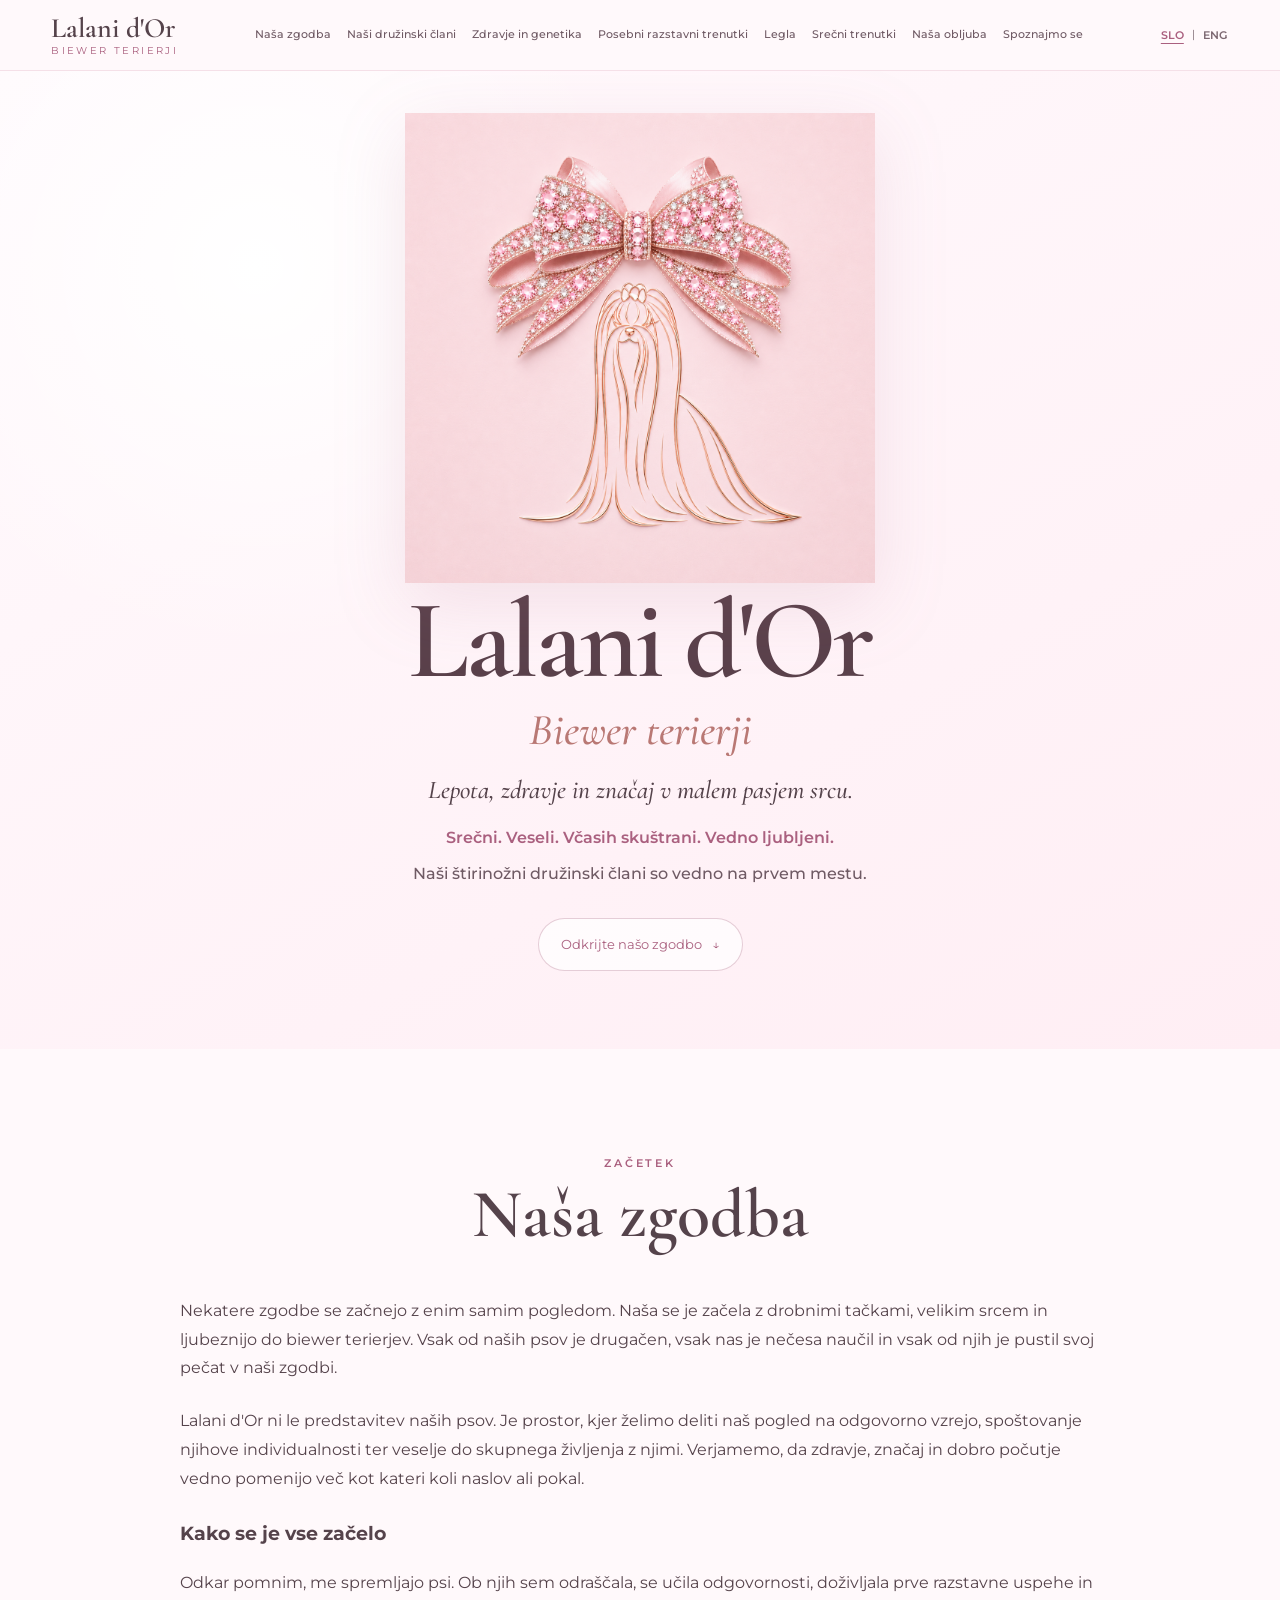
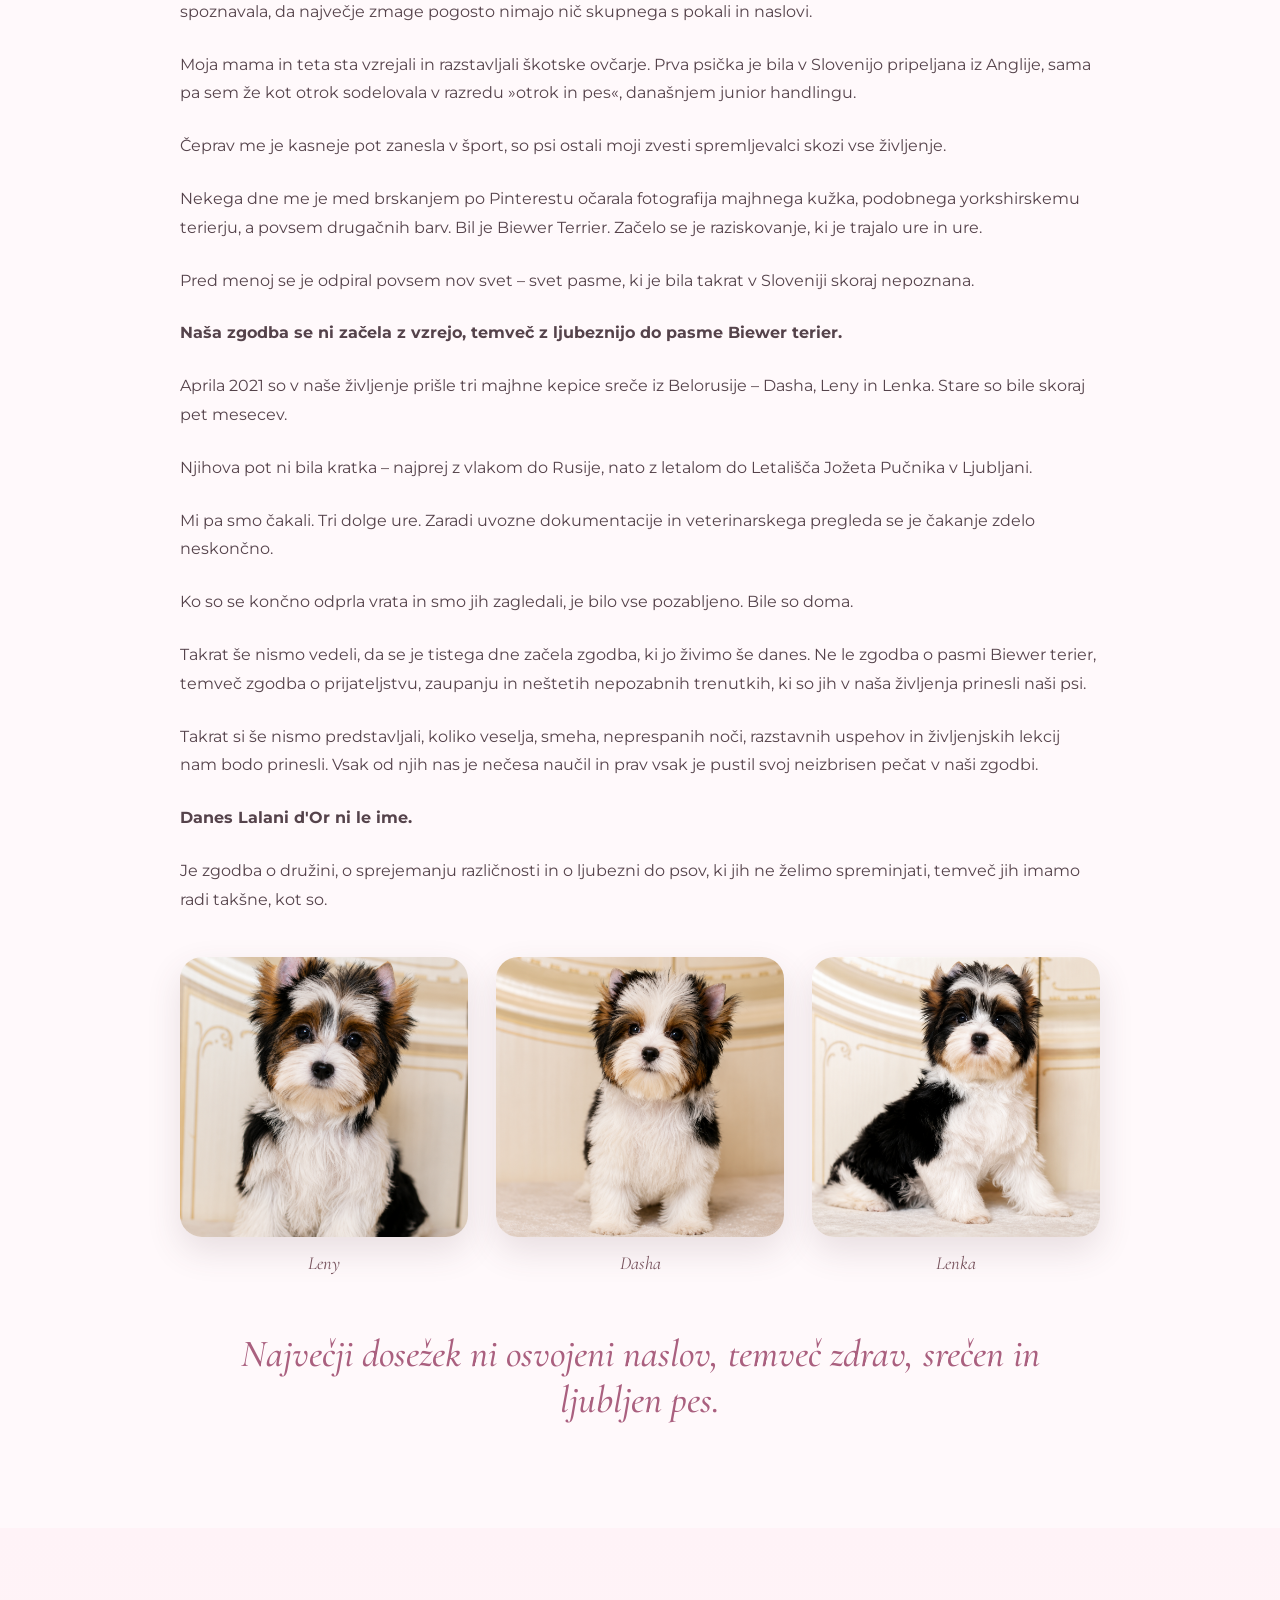
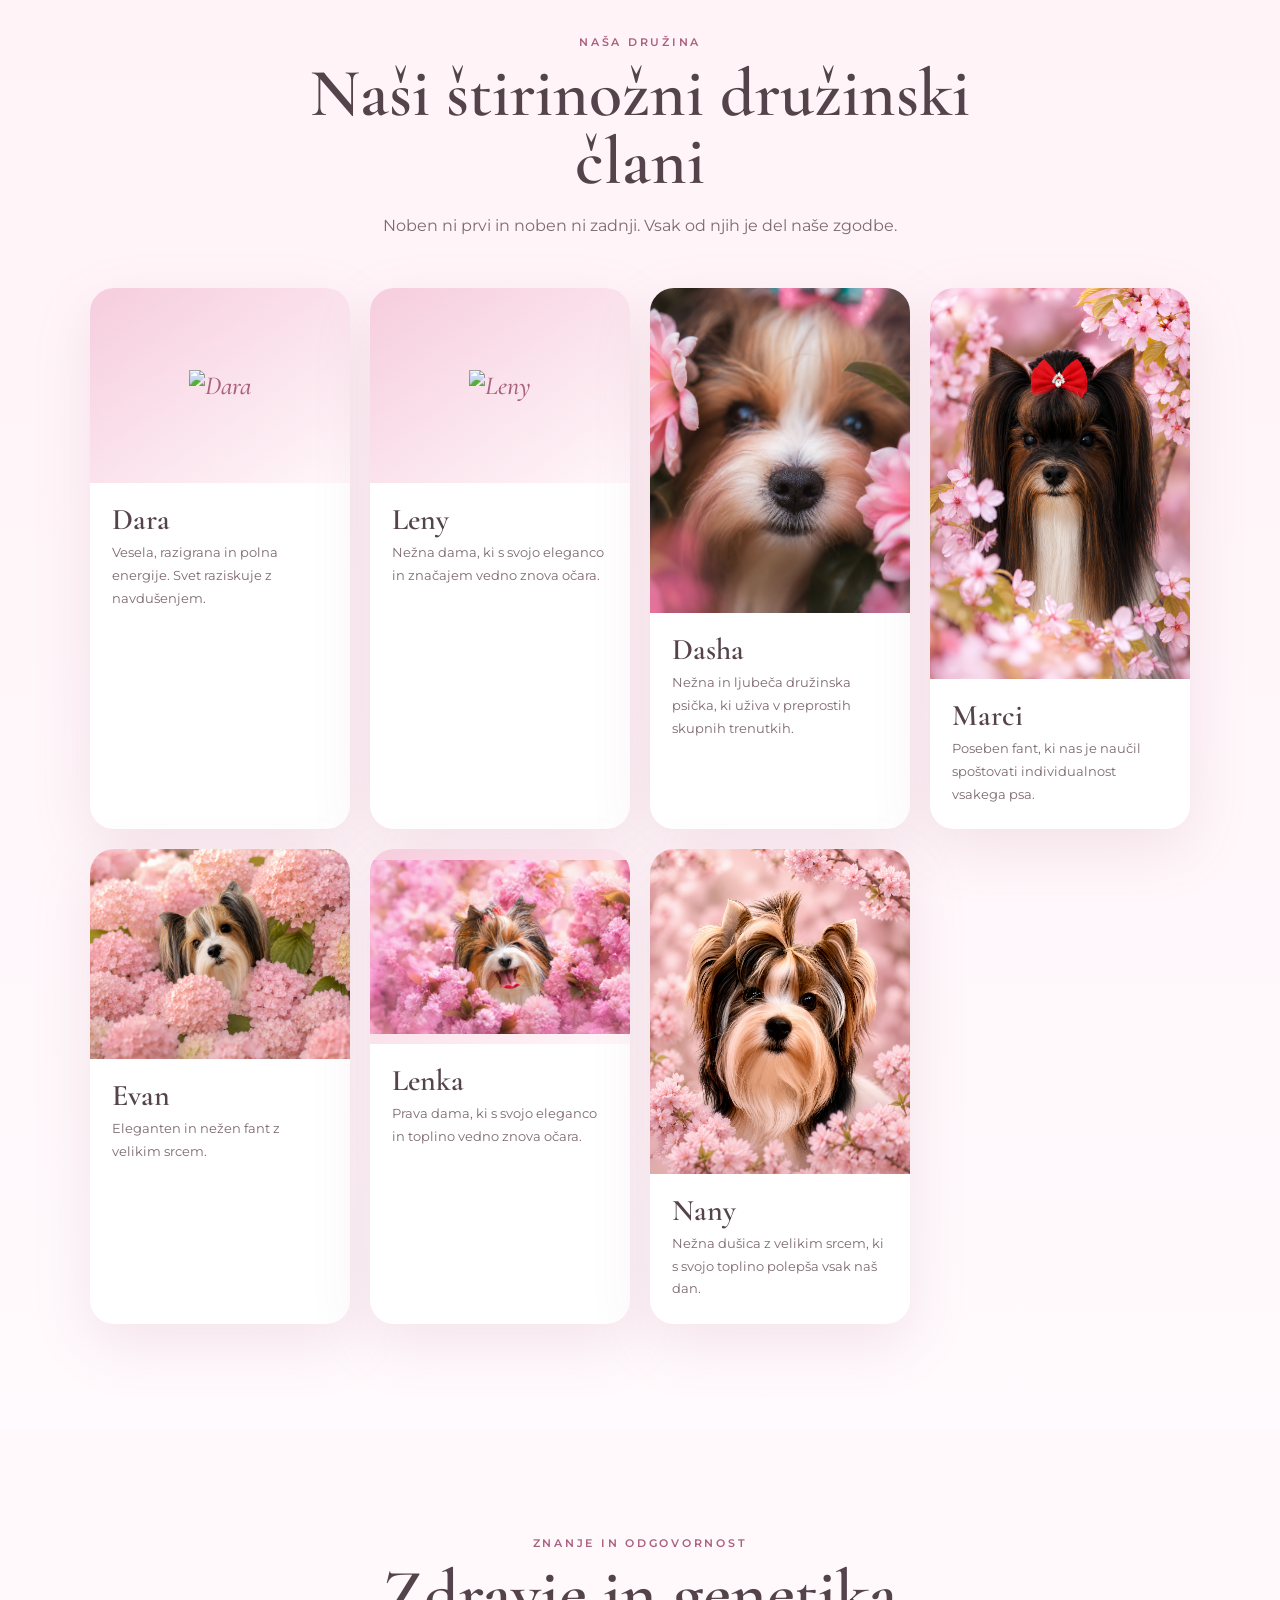
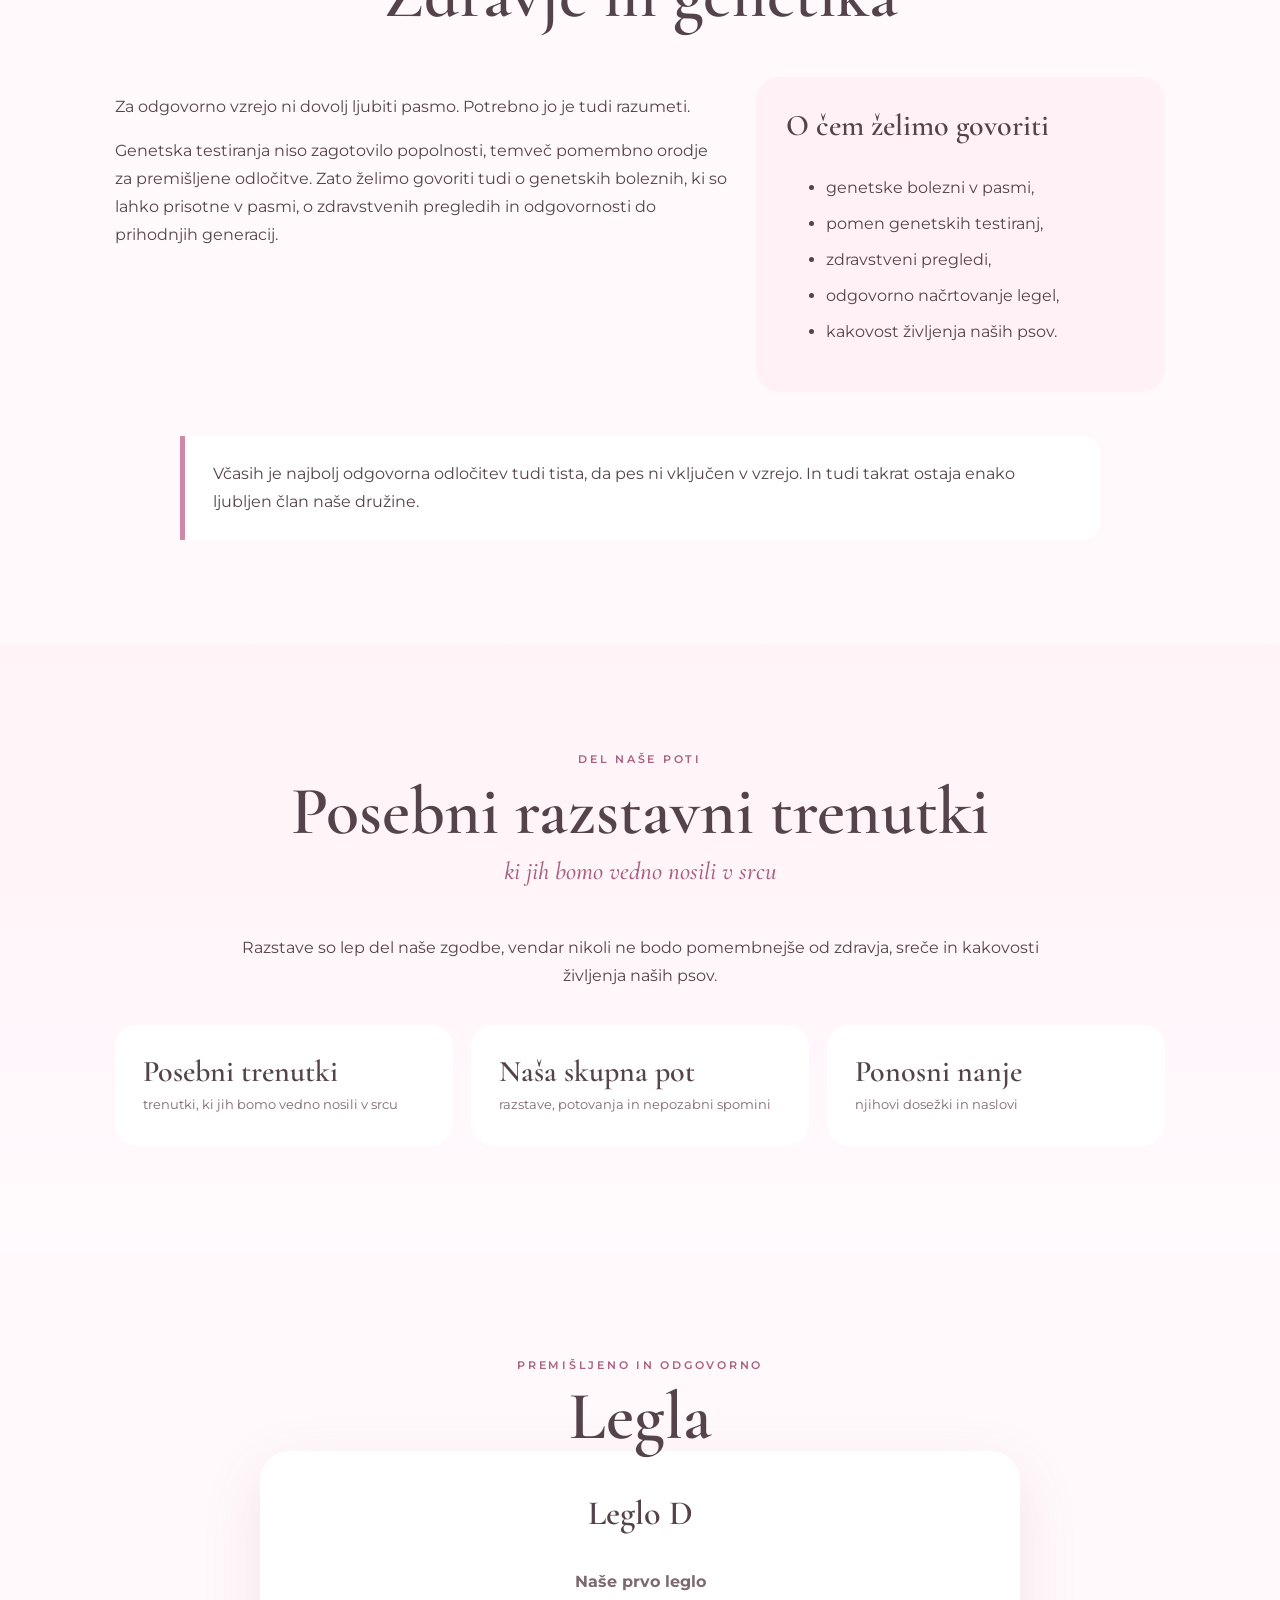
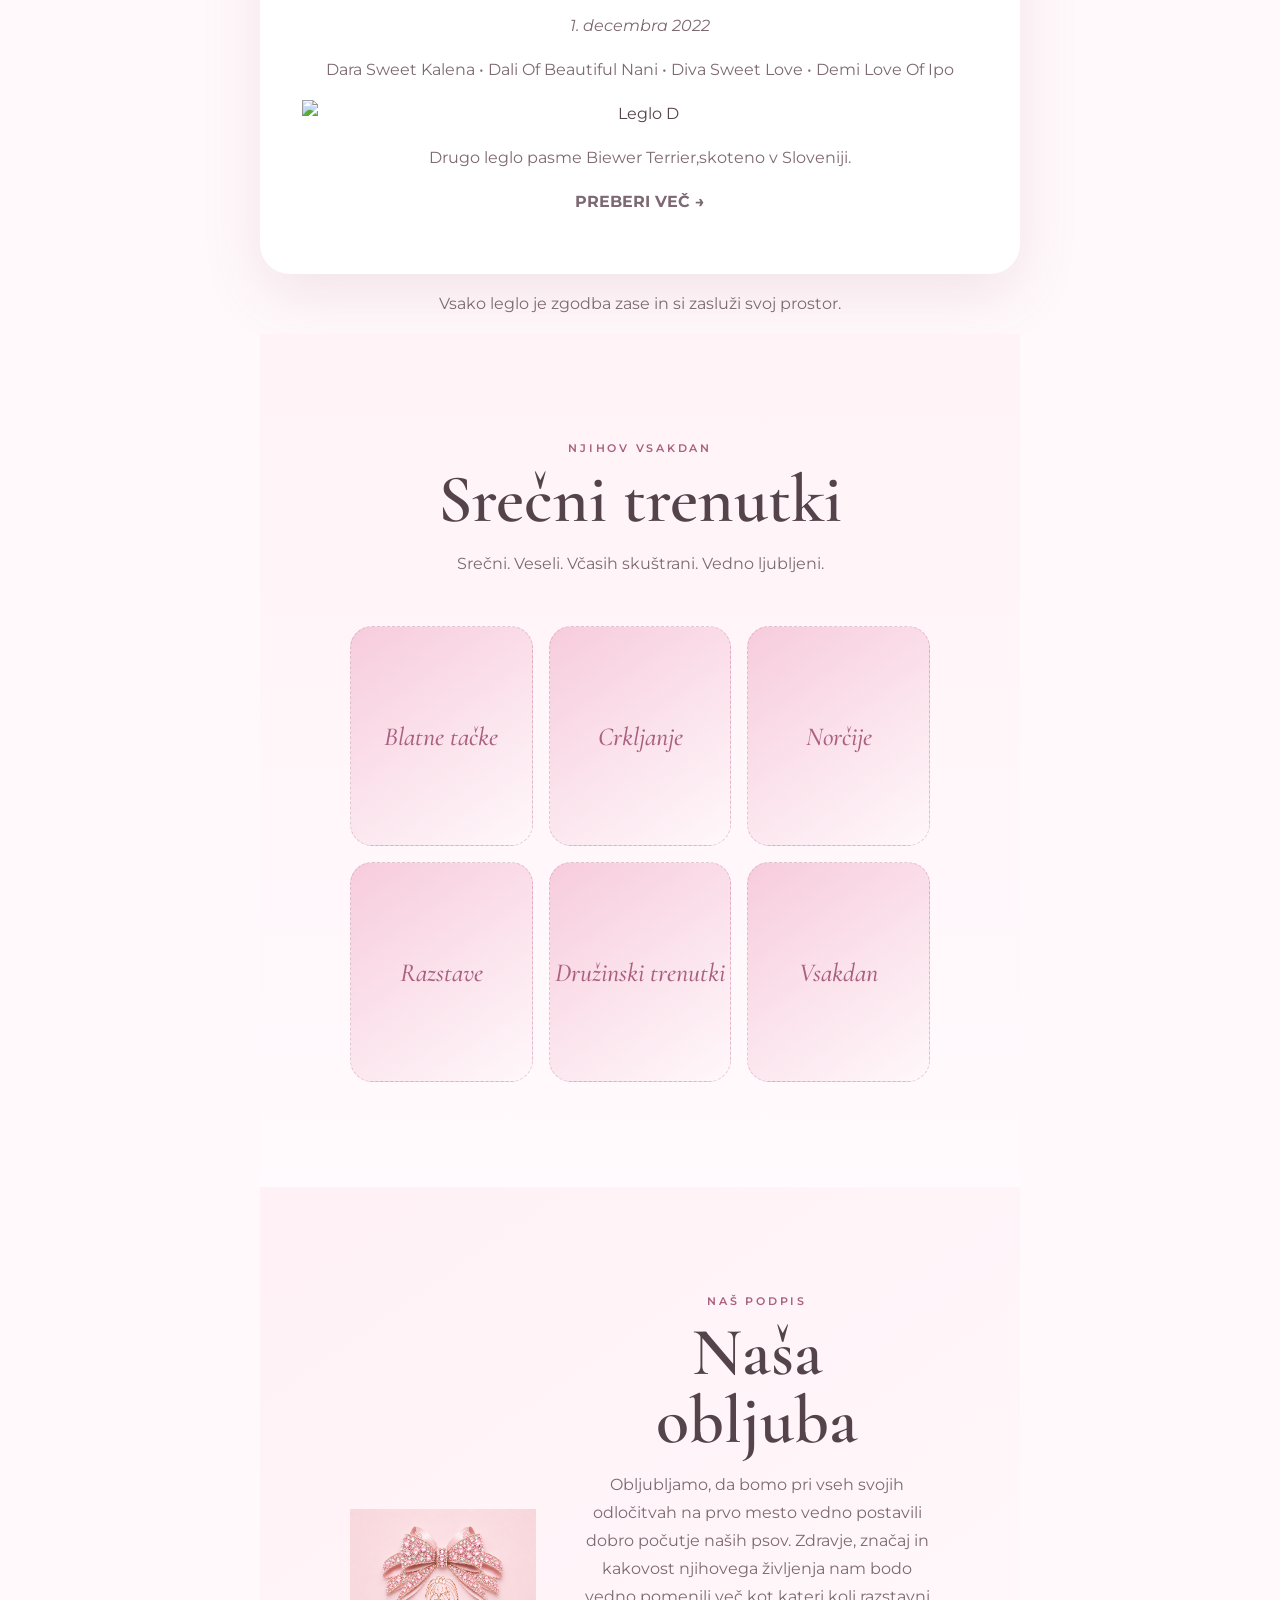
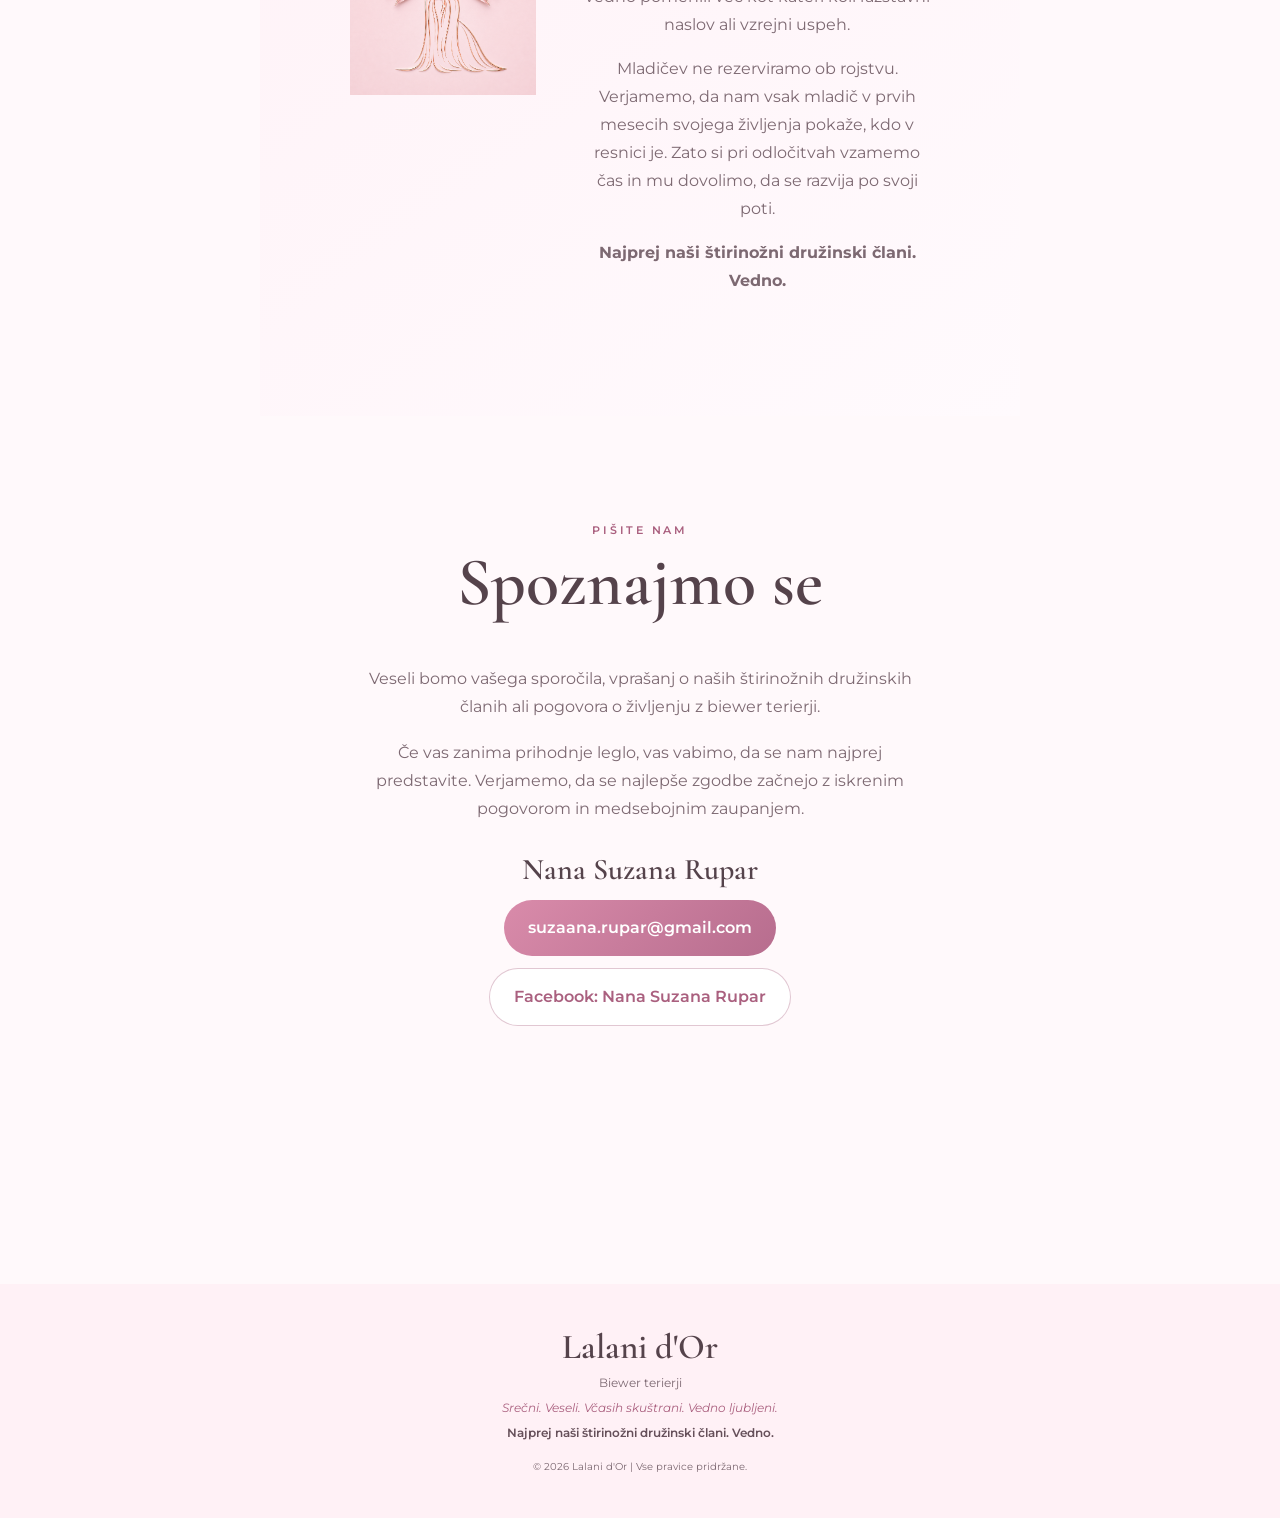
==== commit b3ab3113: "Update index.html" ====
--- a/index.html
+++ b/index.html
@@ -355,7 +355,7 @@
     Dara Sweet Kalena • Dali Of Beautiful Nani •
     Diva Sweet Love • Demi Love Of Ipo
   </p>
-
+<img src="images/leglod1.jpg" alt="Leglo D" class="litter-photo">  
   <p>Drugo leglo pasme Biewer Terrier,skoteno v Sloveniji.</p>
 
   <p><strong>PREBERI VEČ →</strong></p>
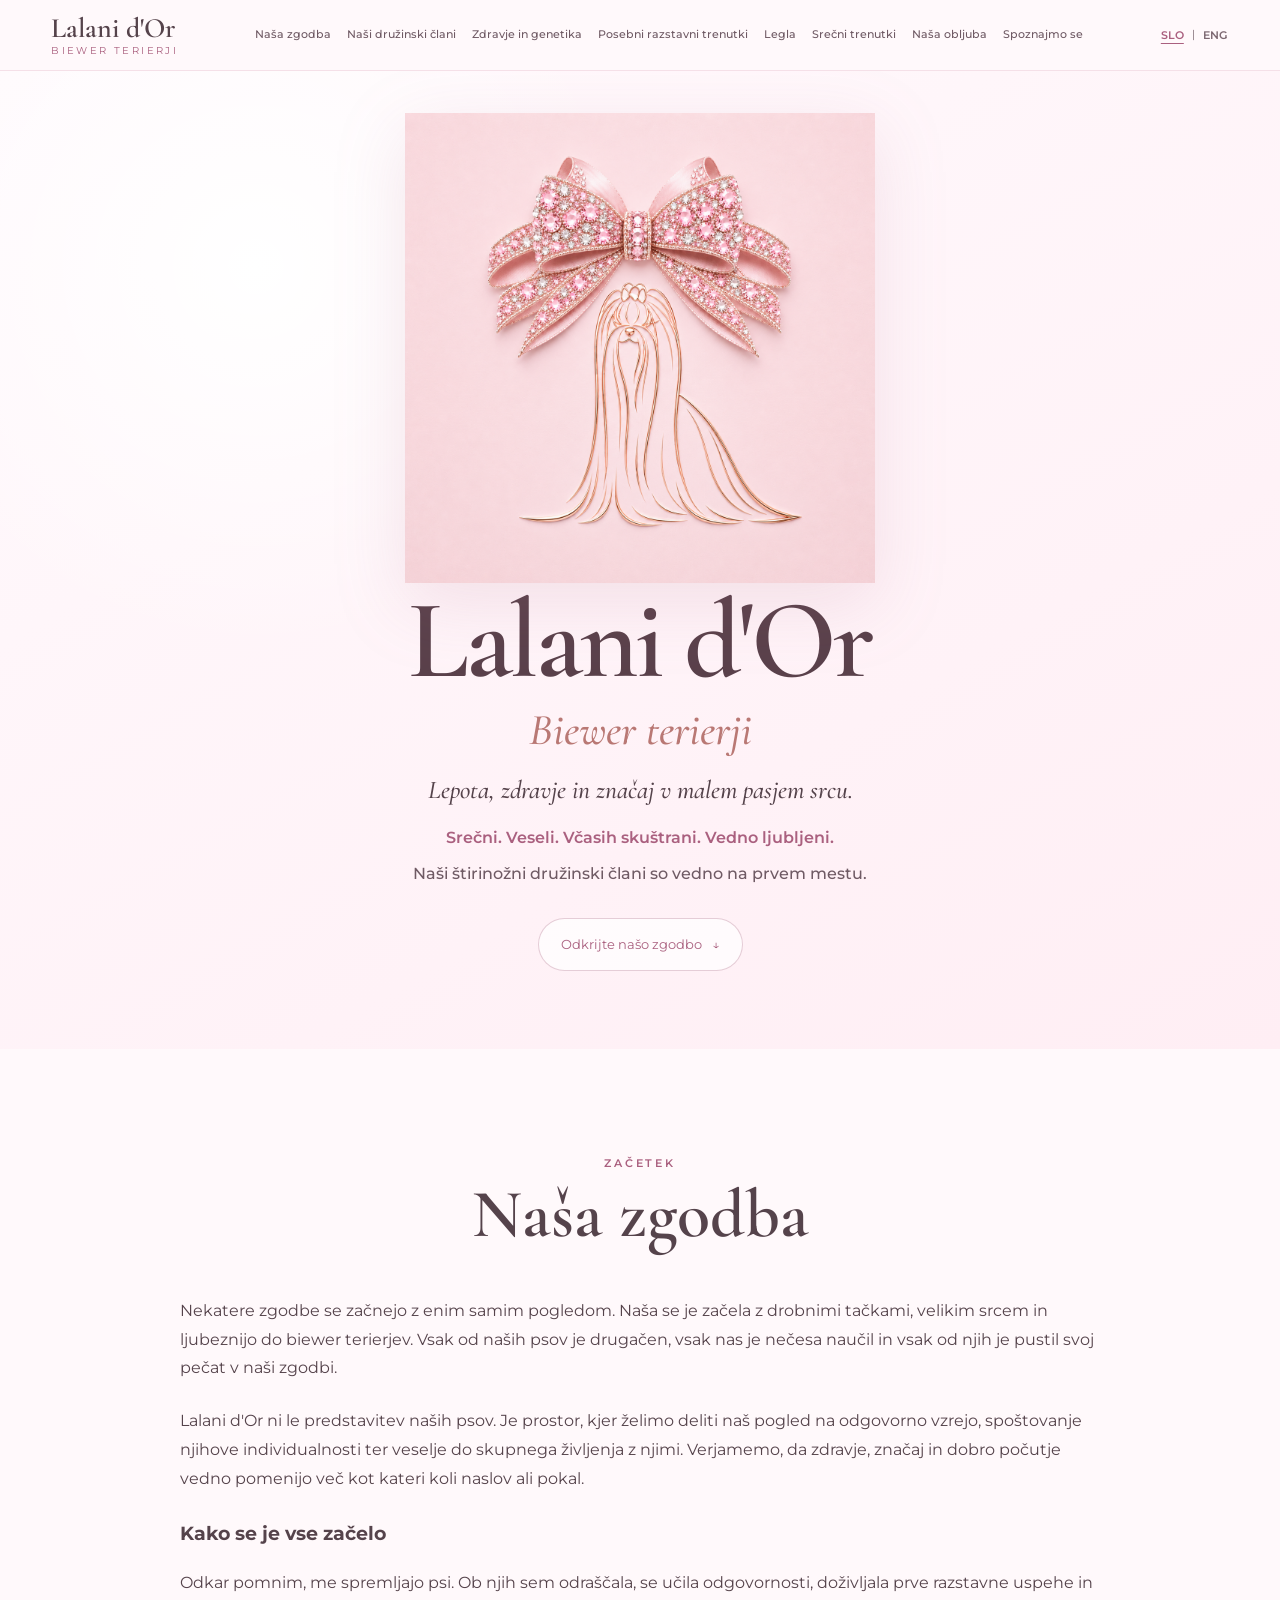
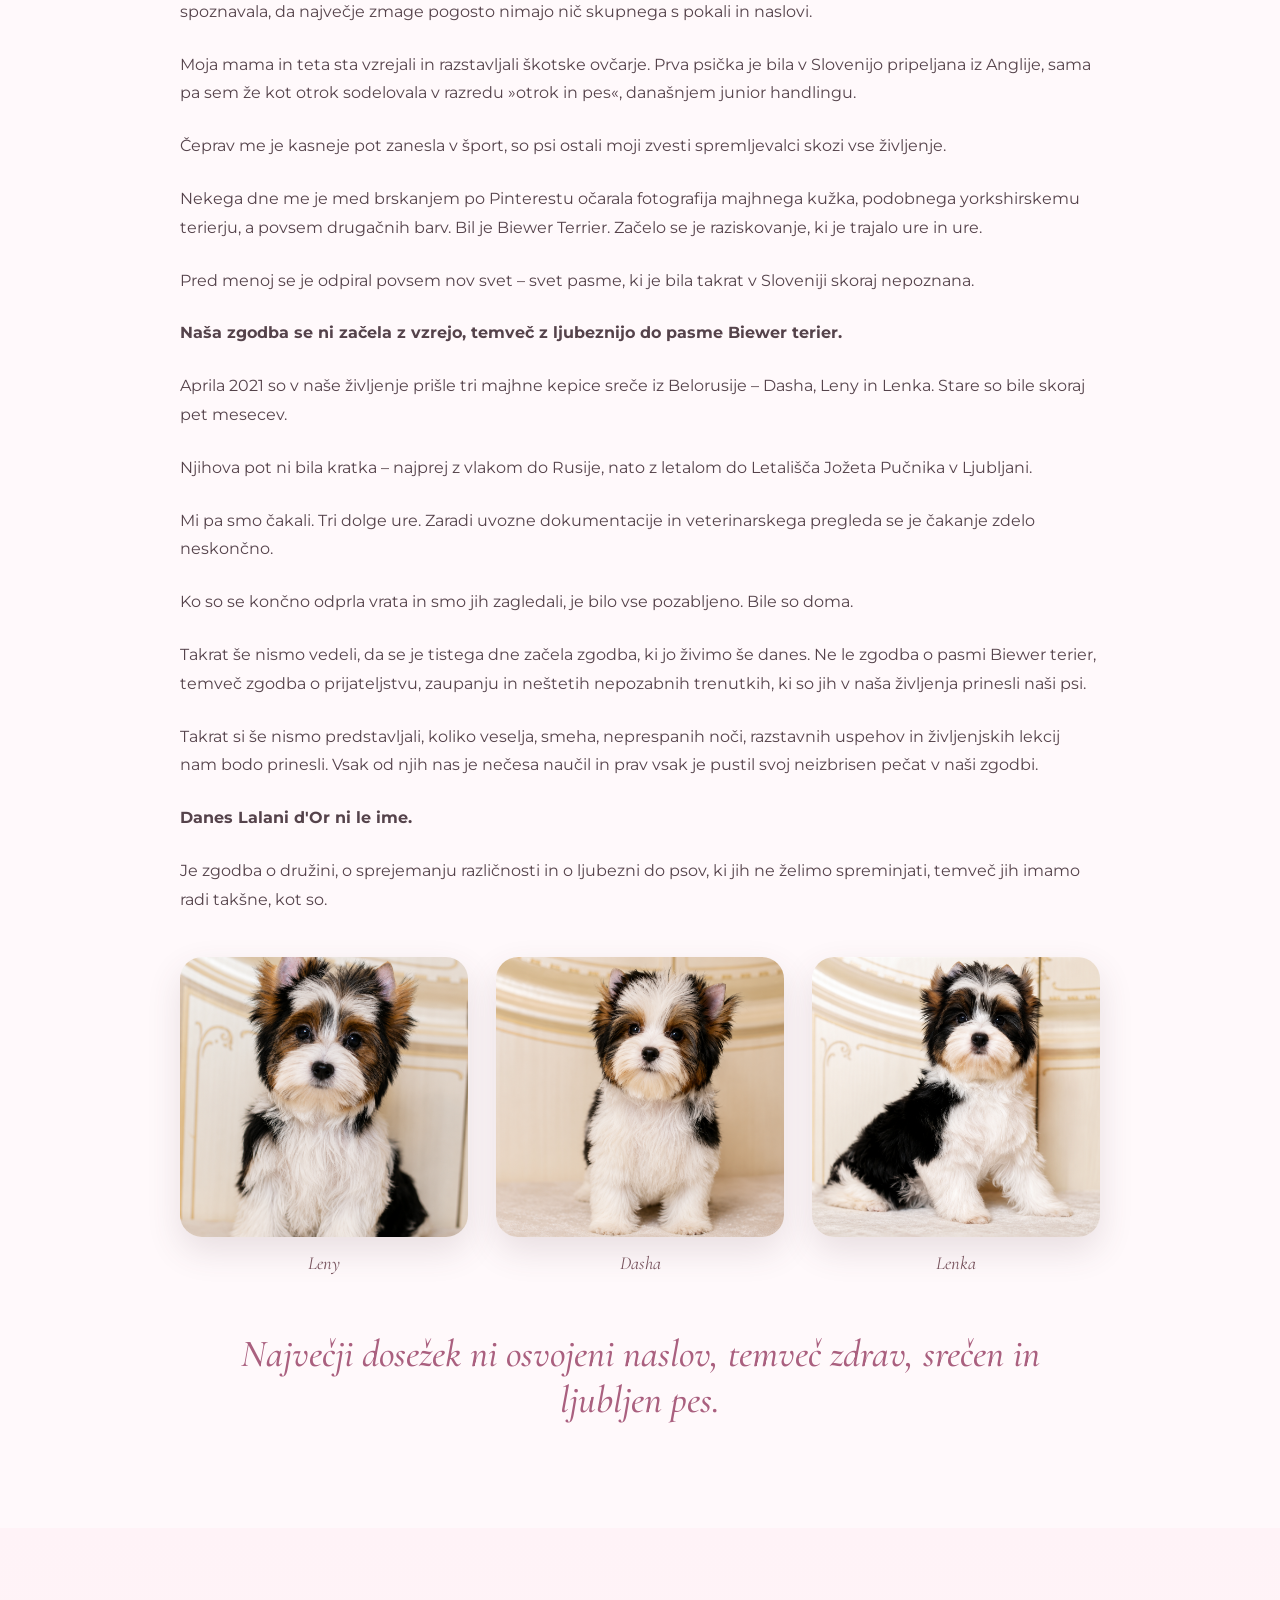
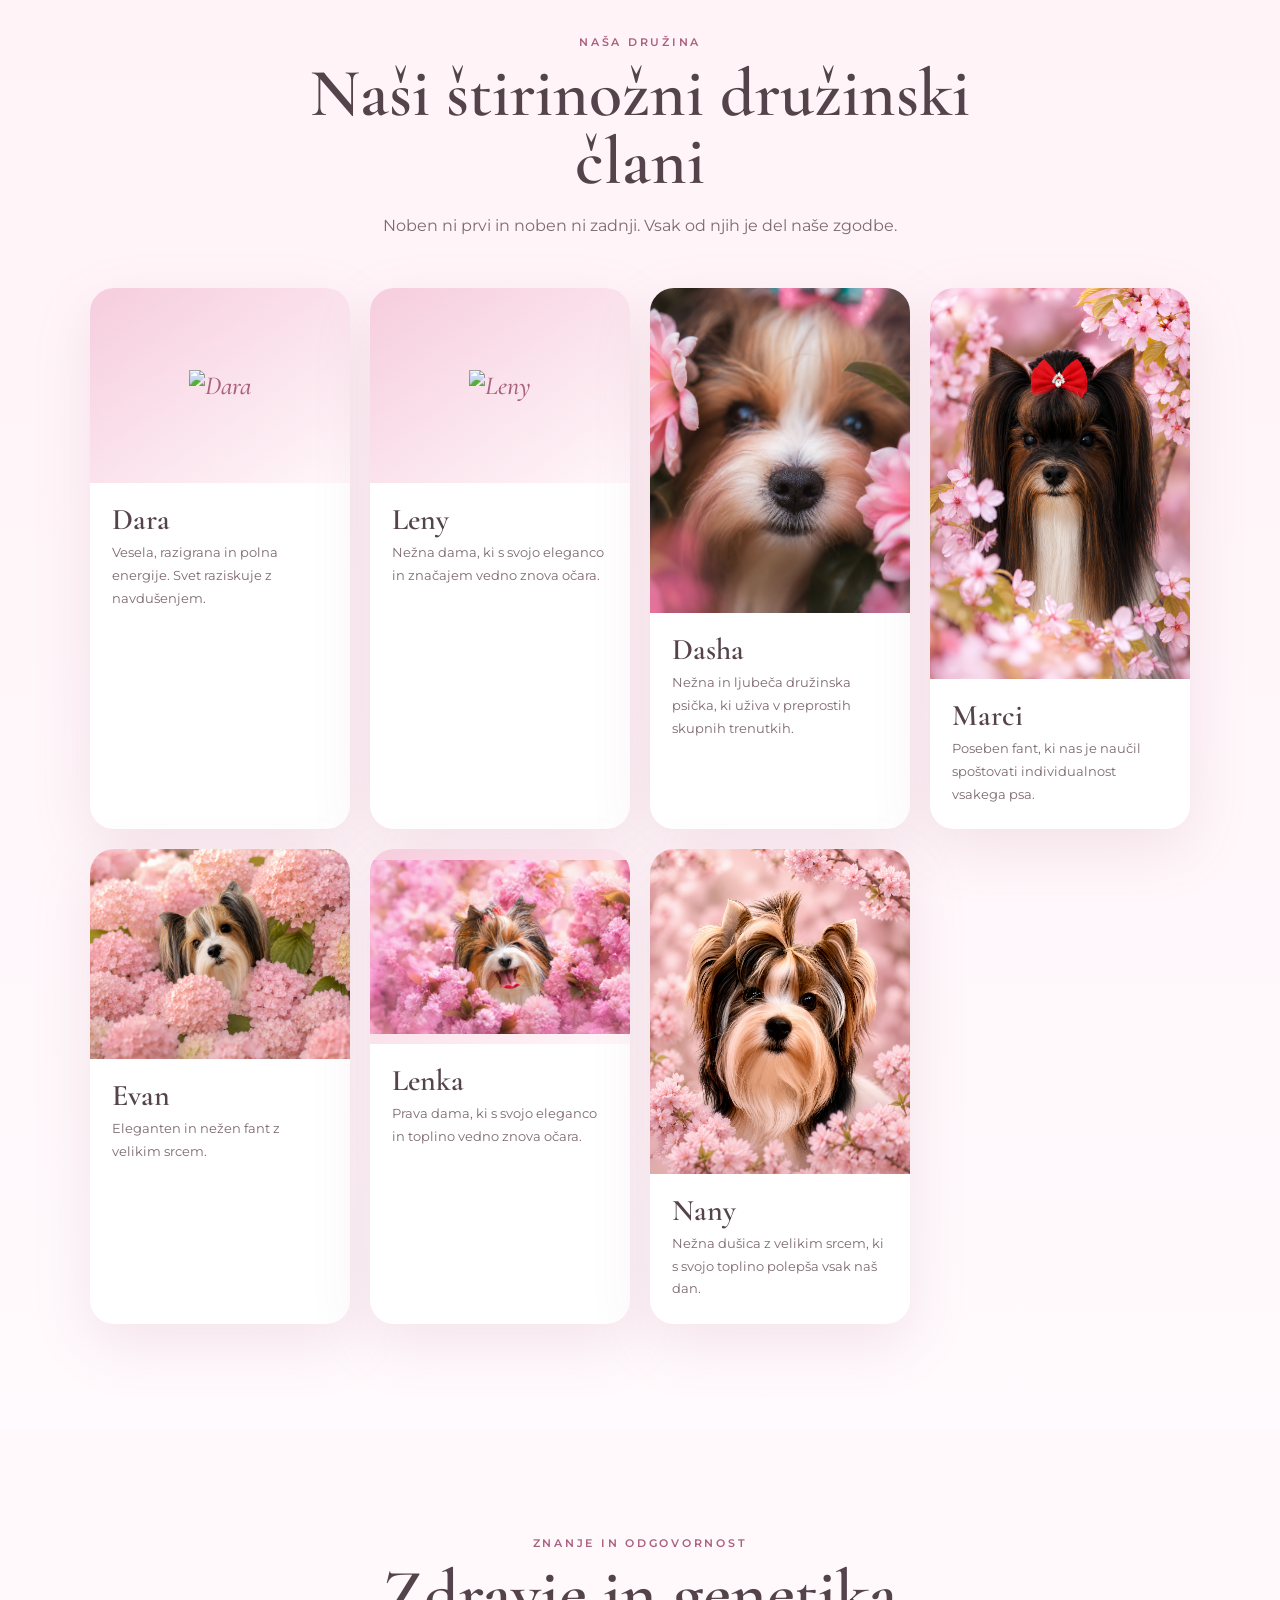
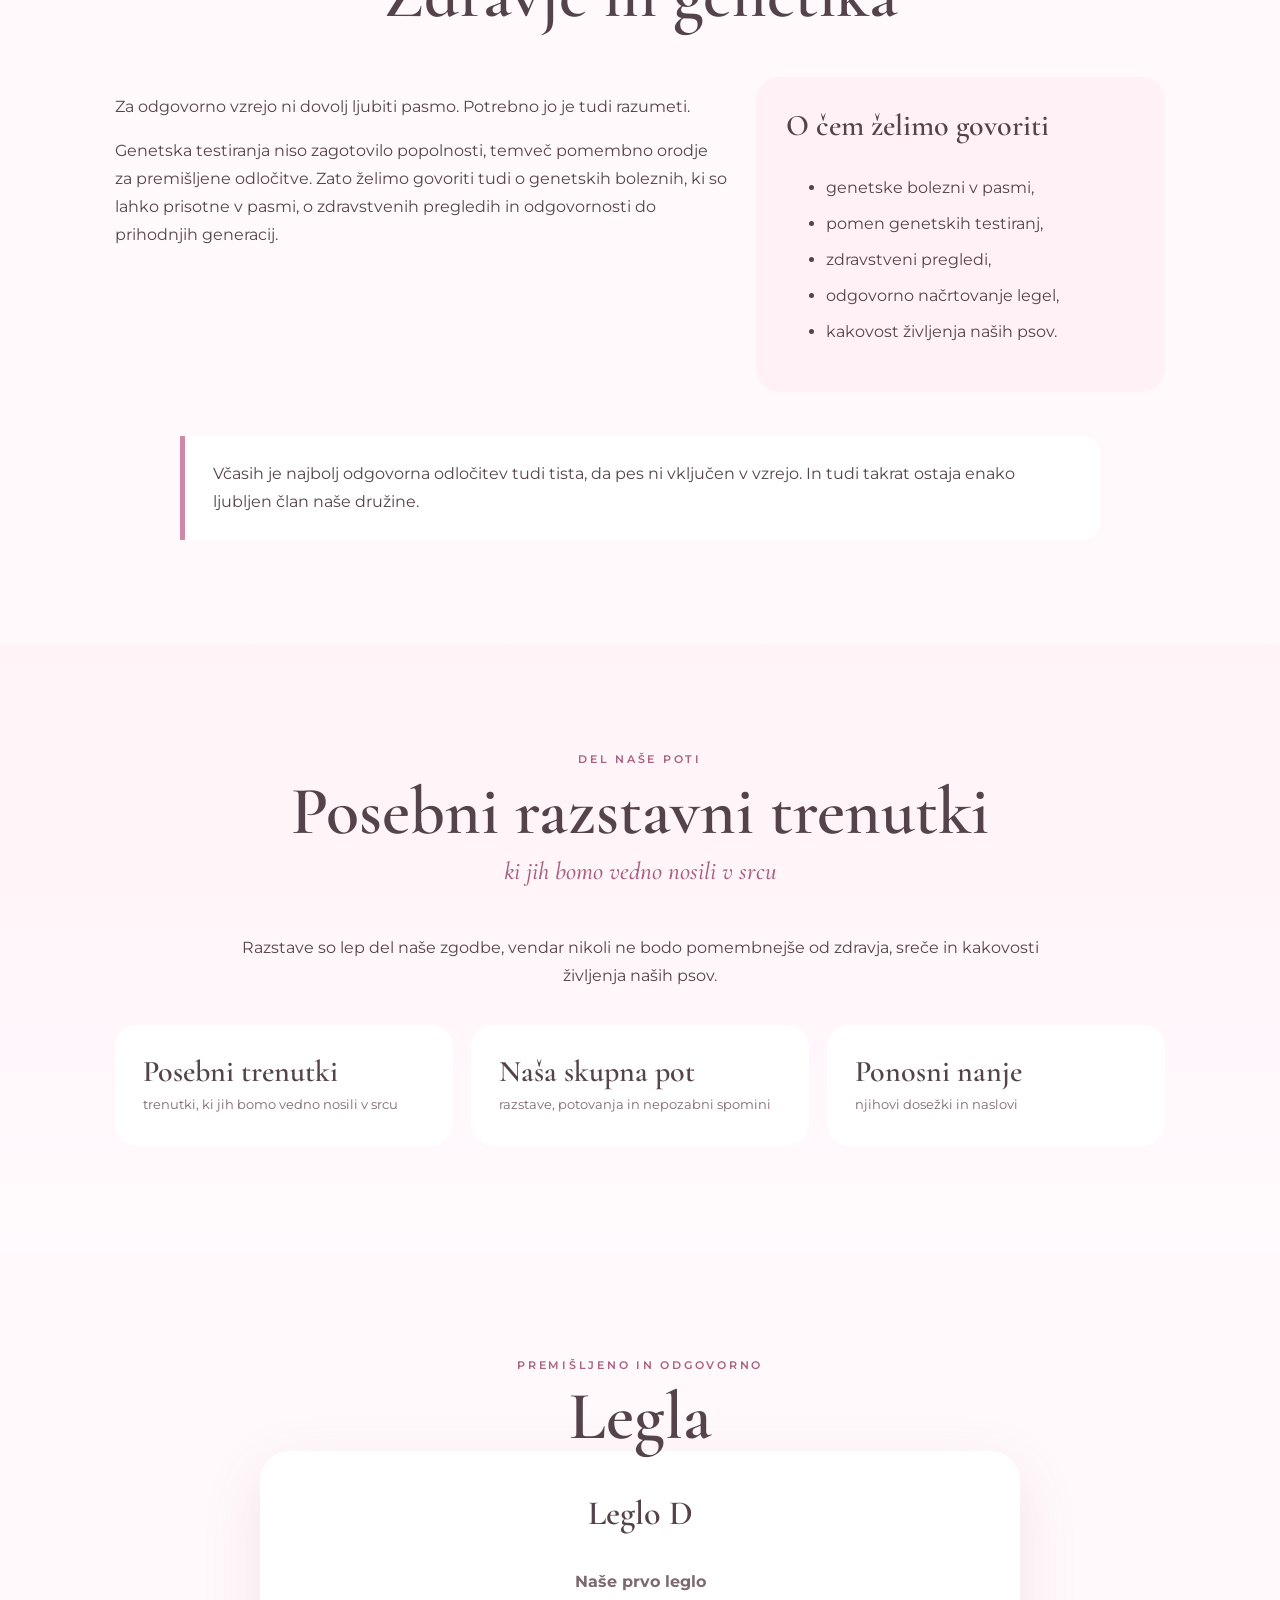
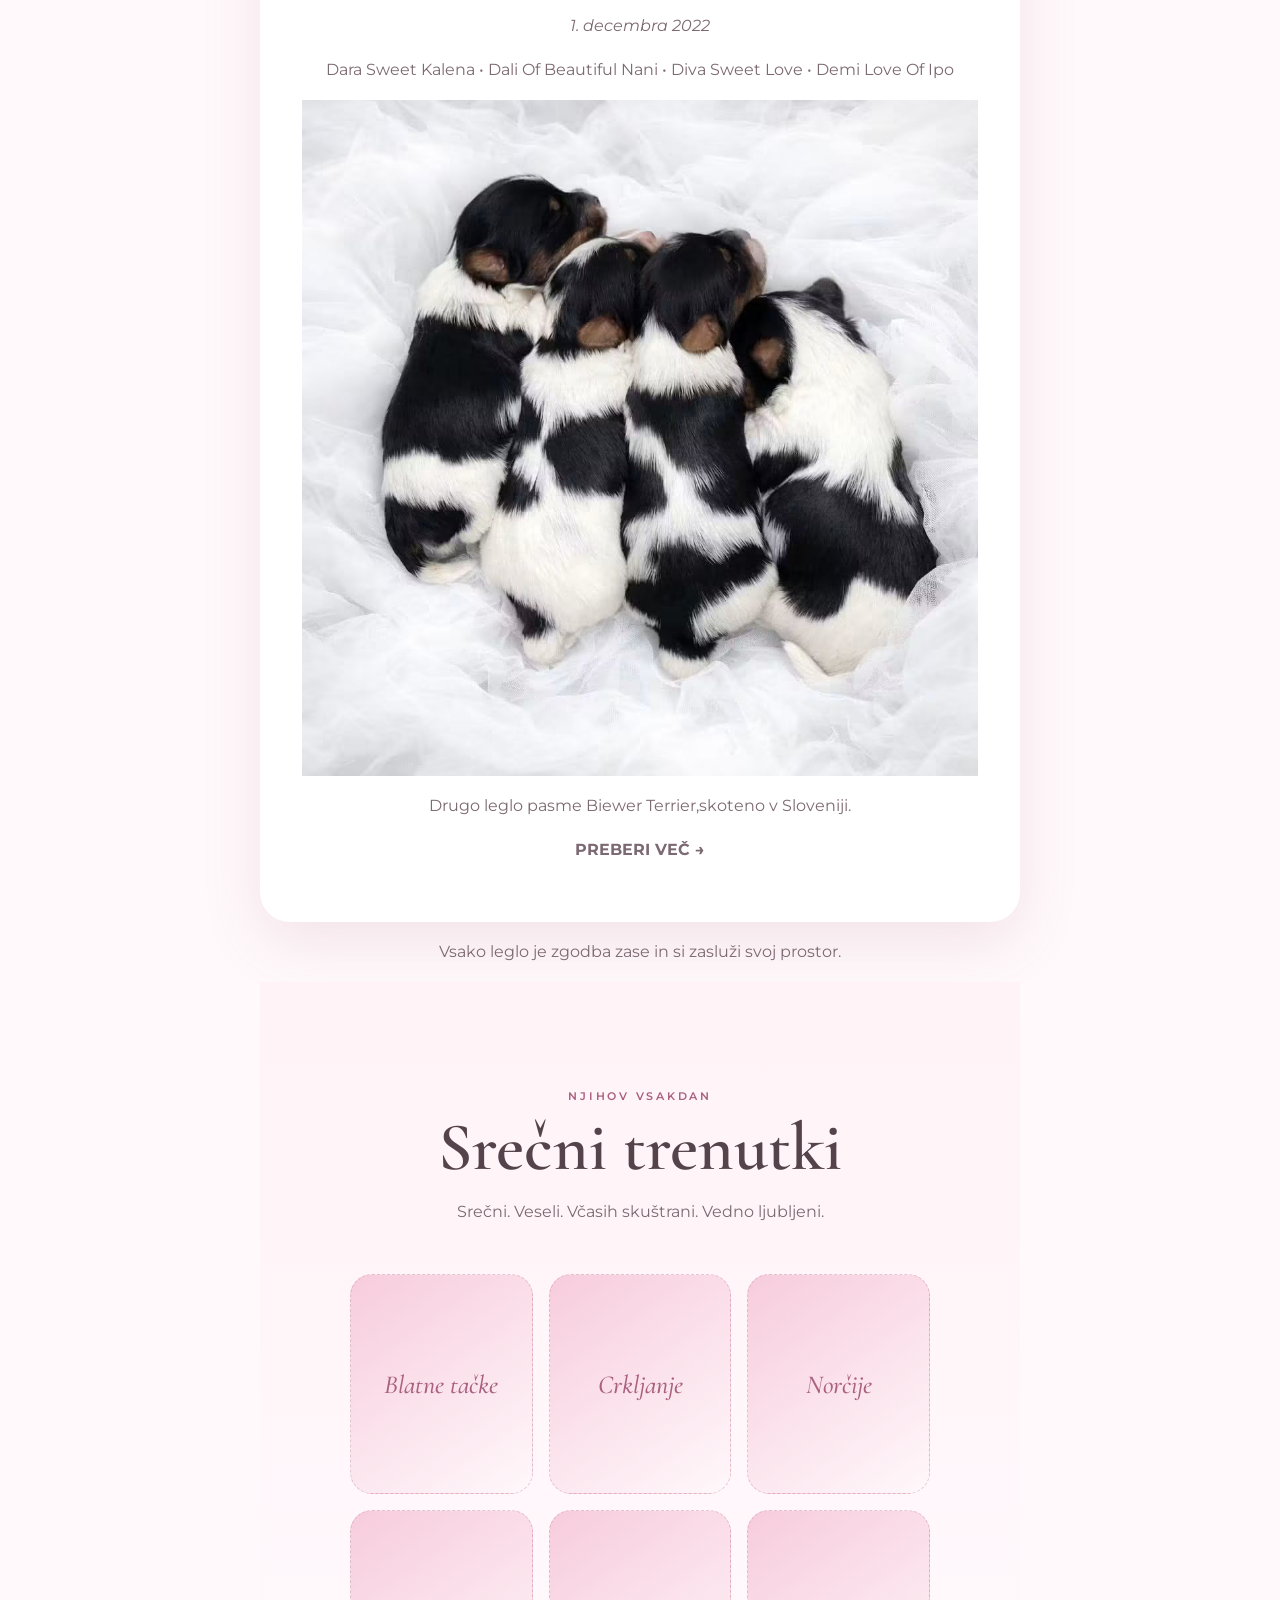
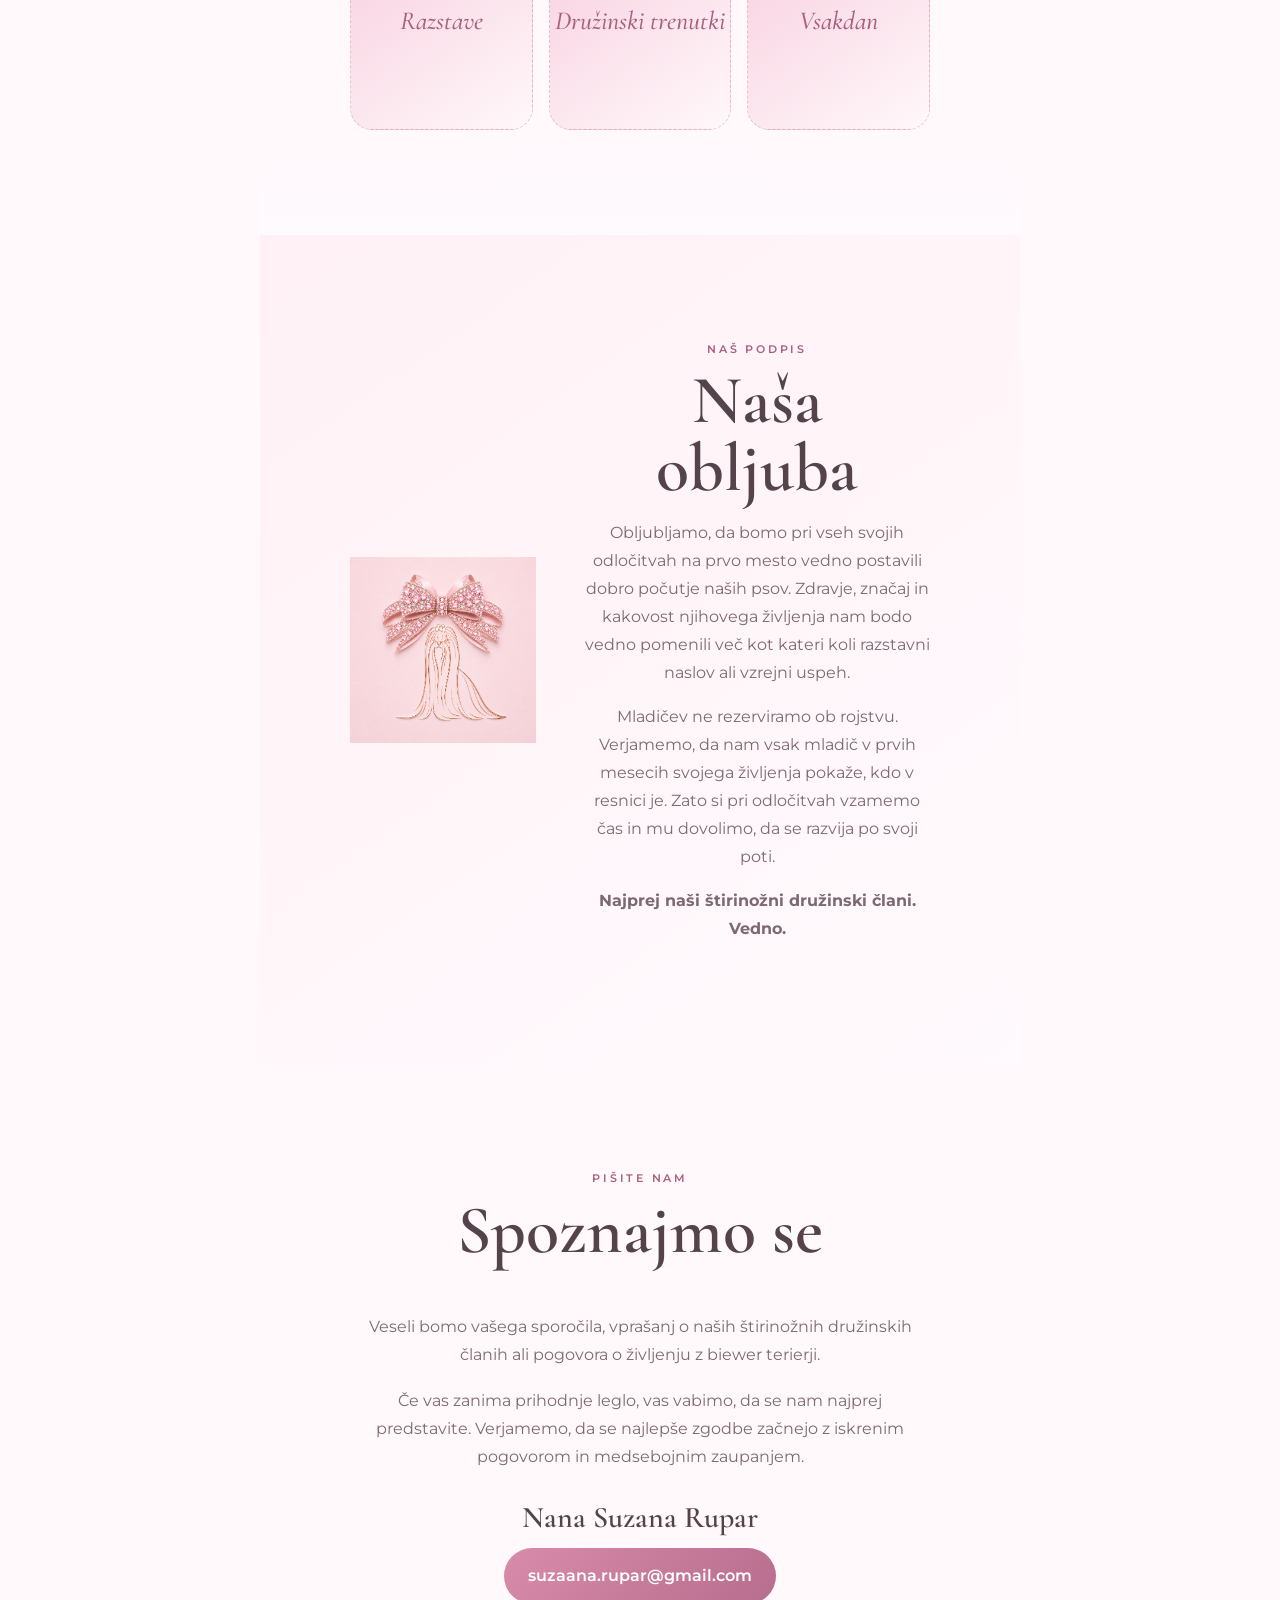
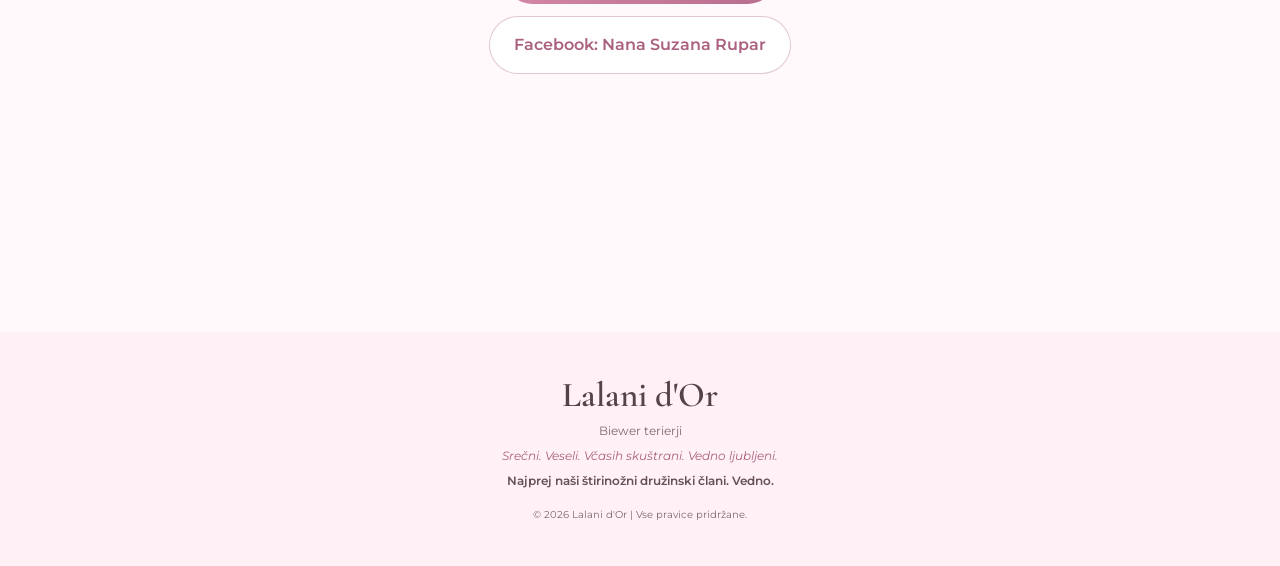
==== commit c20e3b4e: "Update index.html" ====
--- a/index.html
+++ b/index.html
@@ -355,7 +355,7 @@
     Dara Sweet Kalena • Dali Of Beautiful Nani •
     Diva Sweet Love • Demi Love Of Ipo
   </p>
-<img src="images/leglod1.jpg" alt="Leglo D" class="litter-photo">  
+ <img src="leglo d1.jpg" alt="Leglo D" class="litter-photo"> 
   <p>Drugo leglo pasme Biewer Terrier,skoteno v Sloveniji.</p>
 
   <p><strong>PREBERI VEČ →</strong></p>
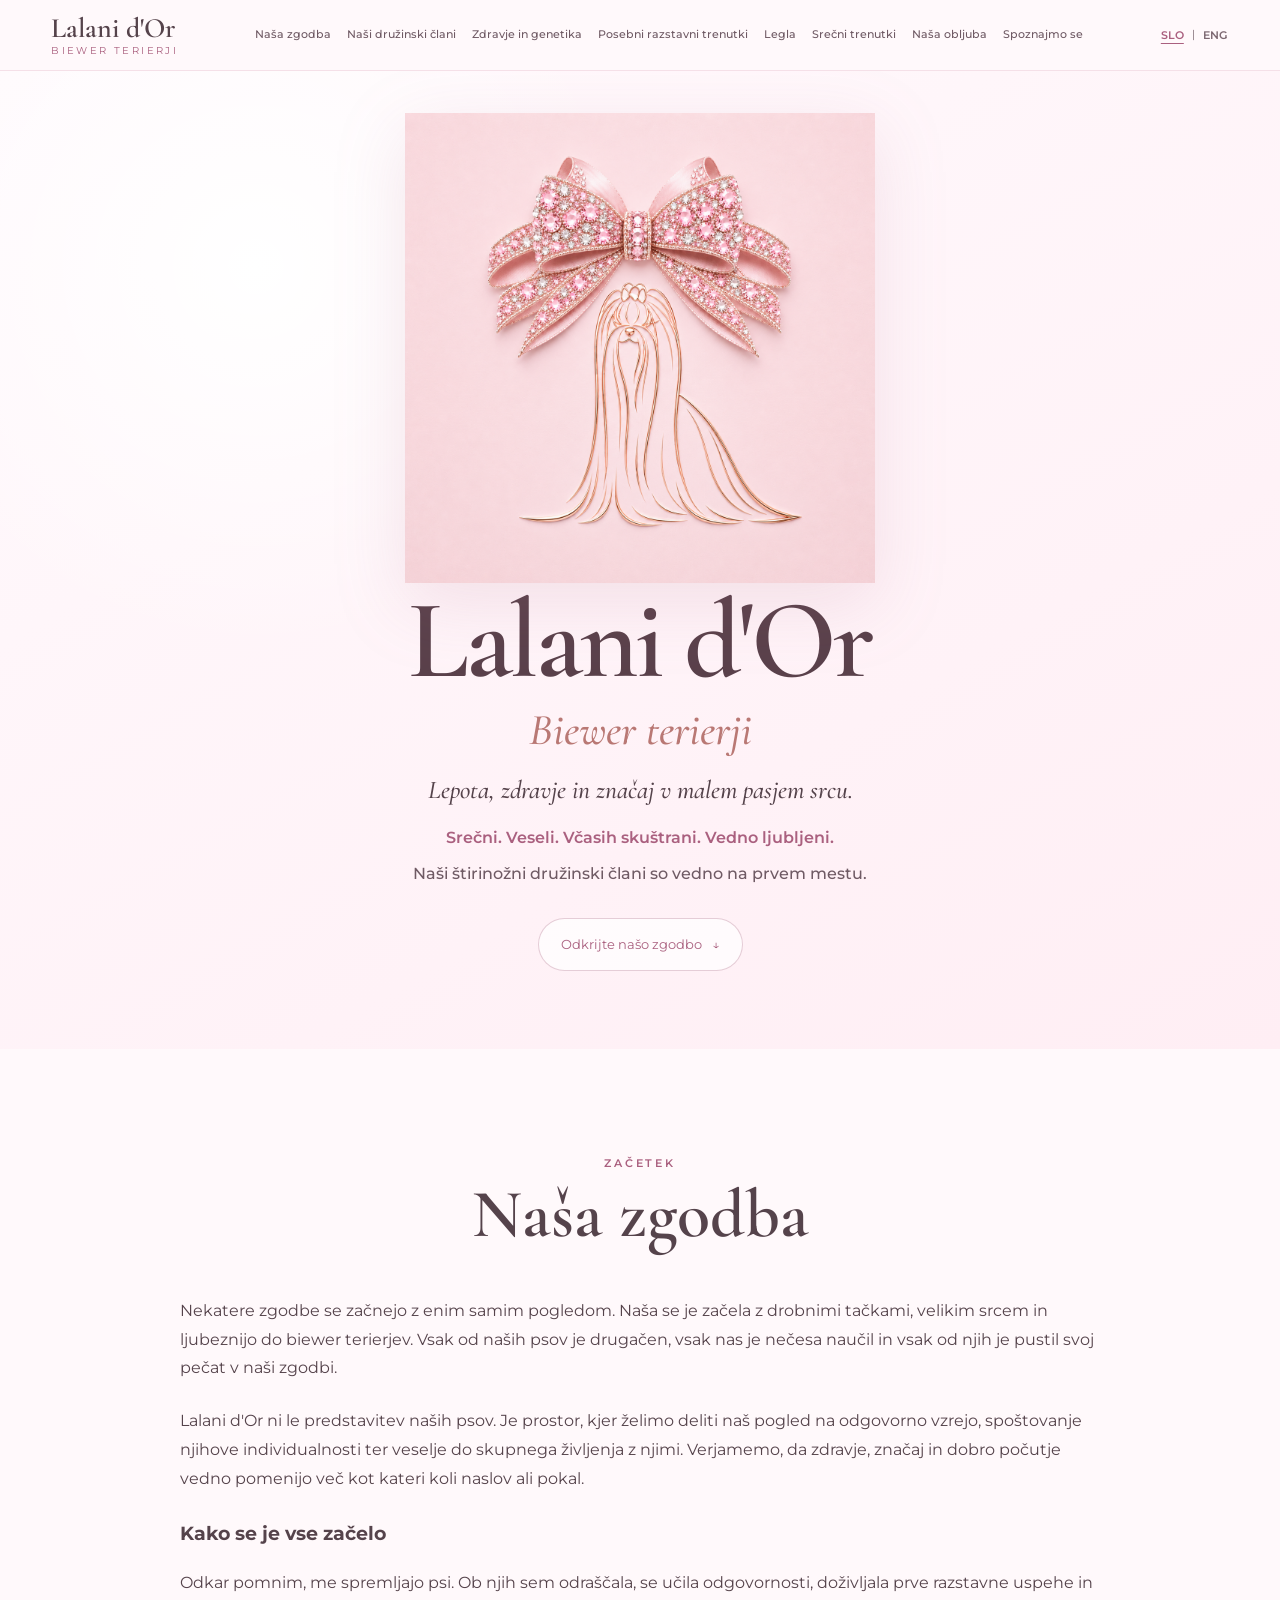
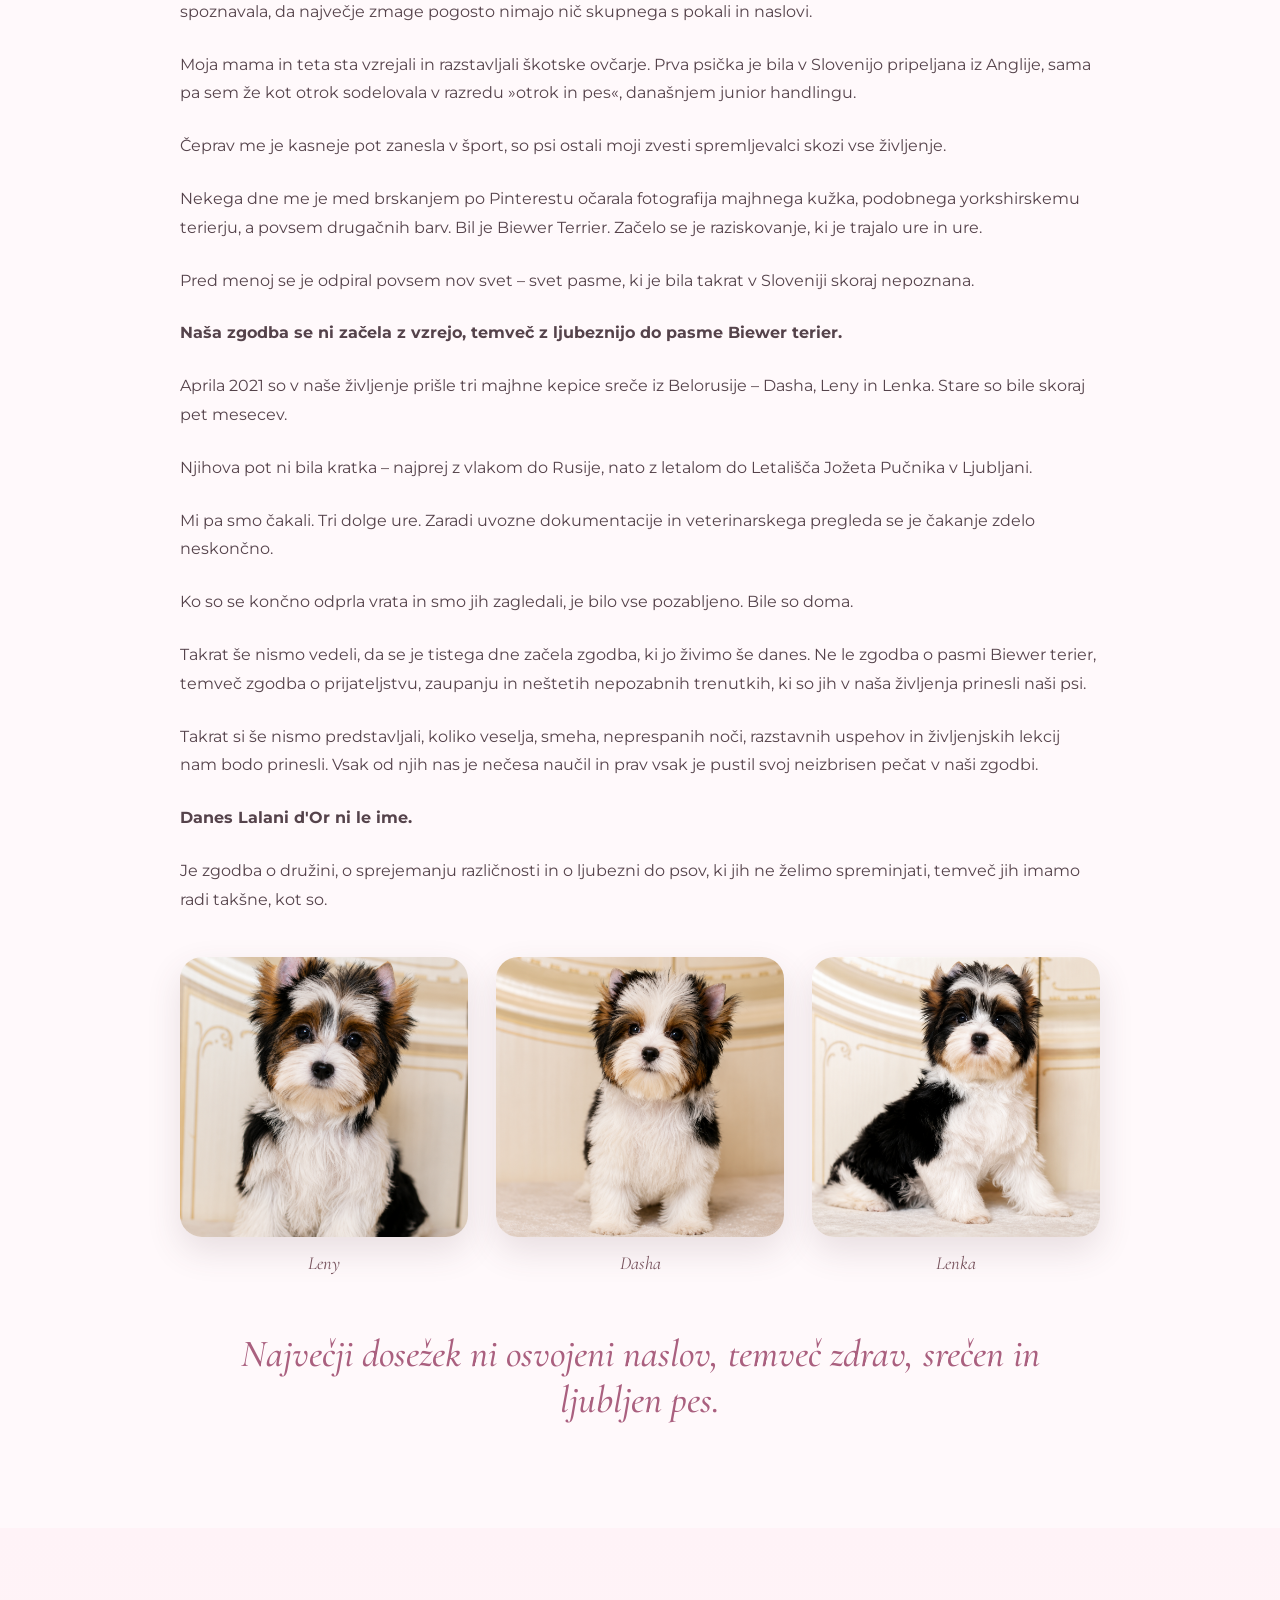
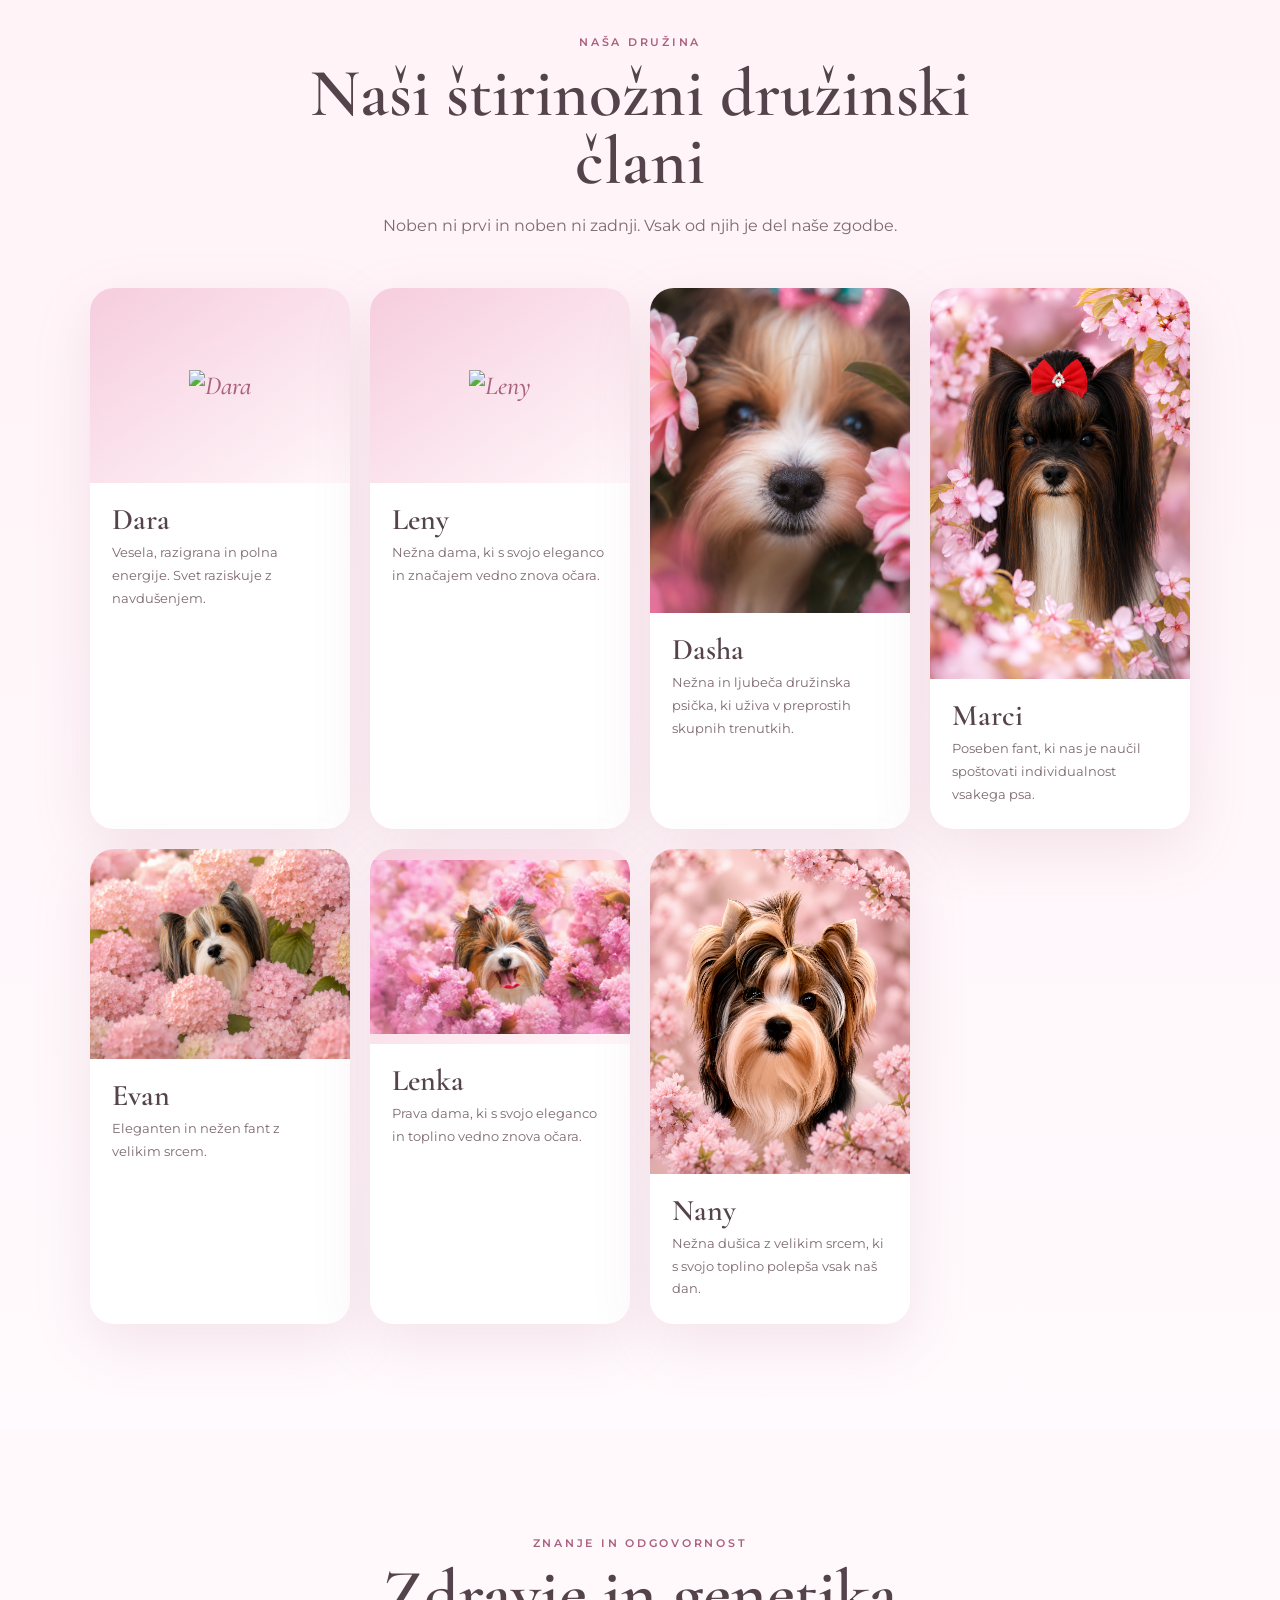
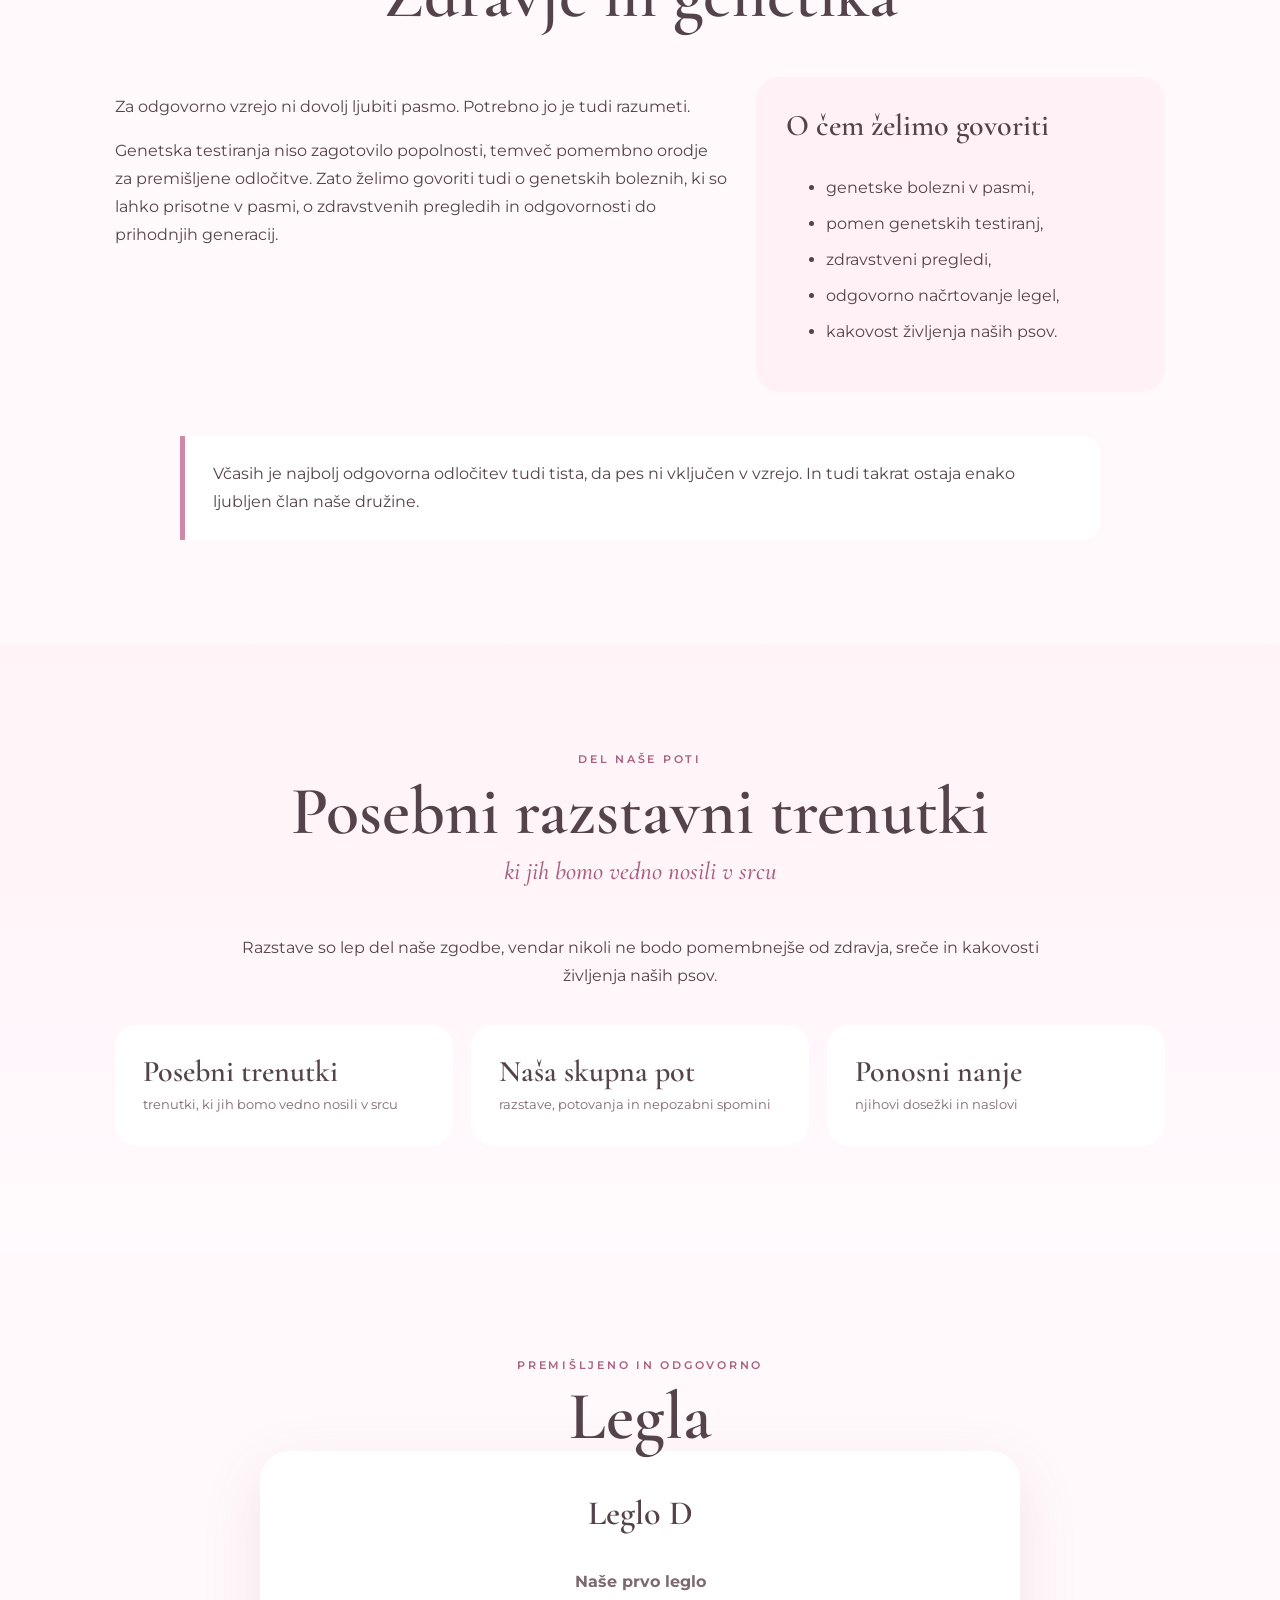
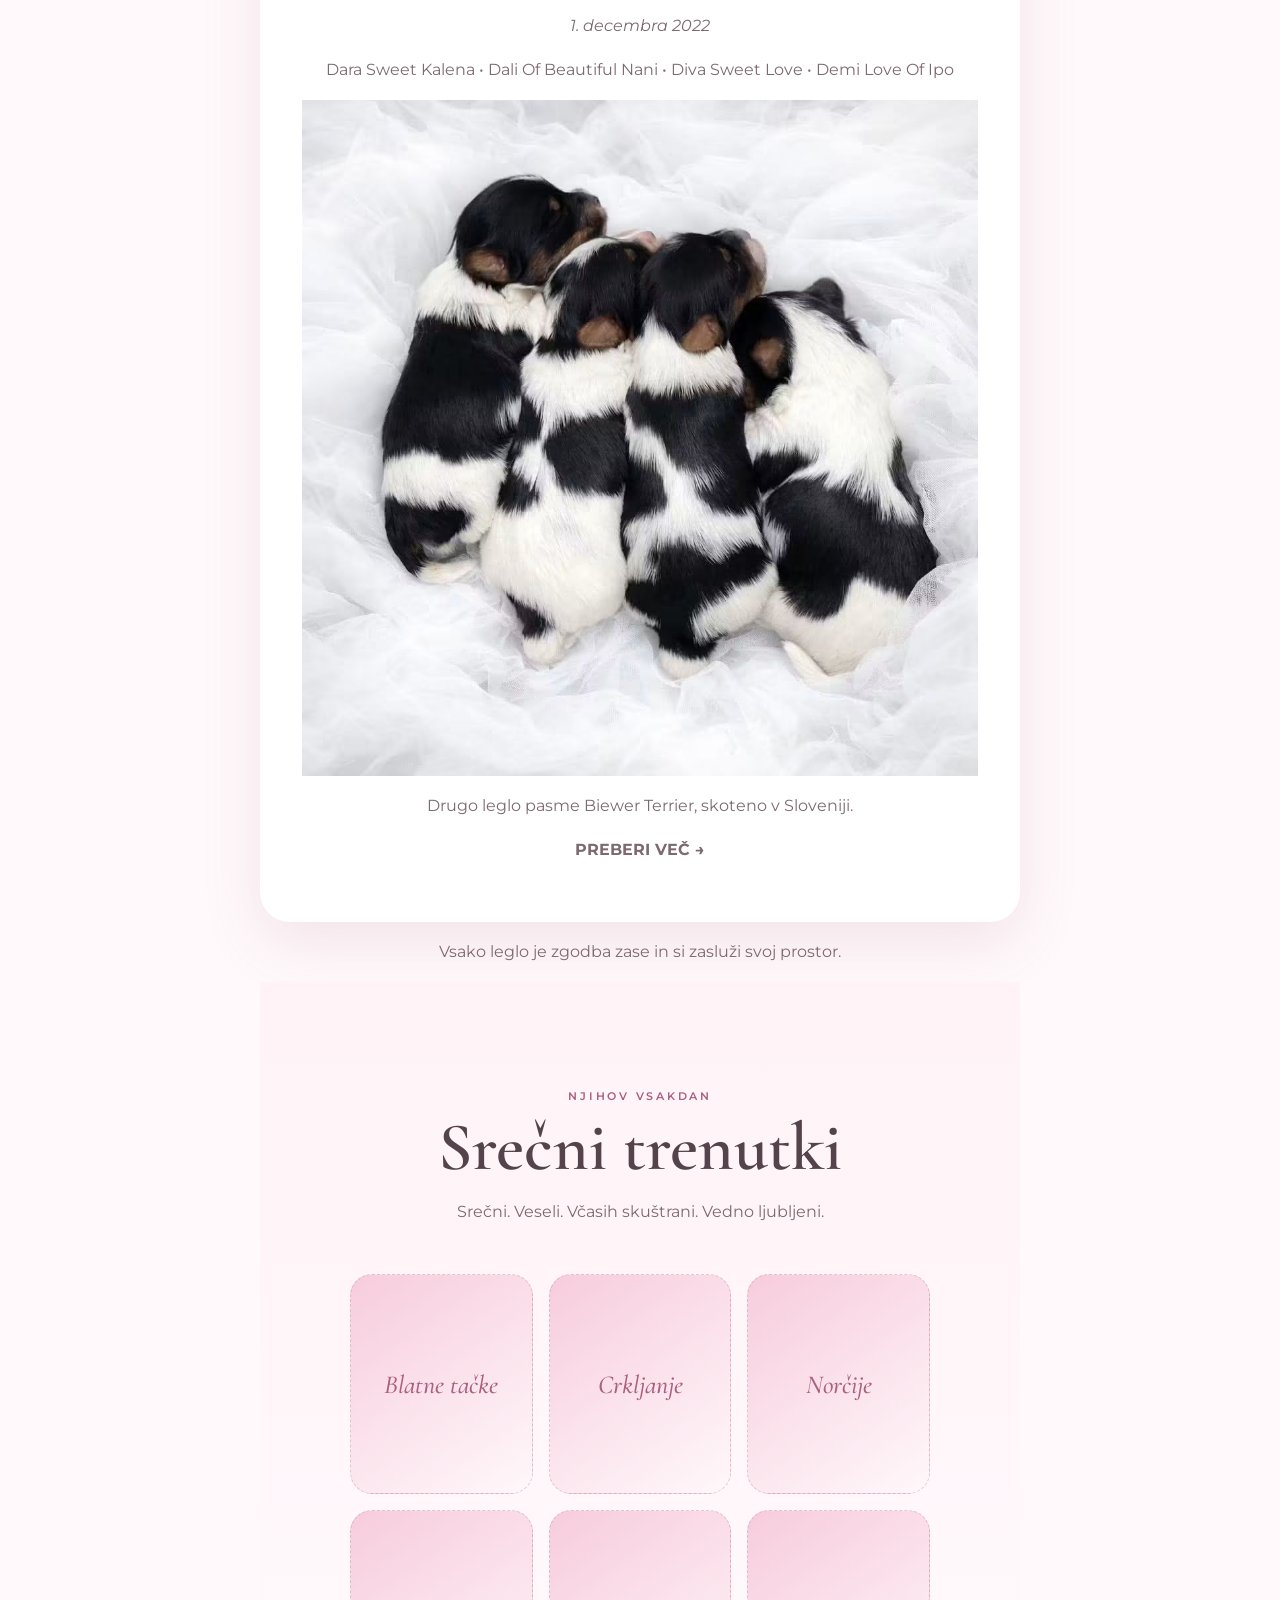
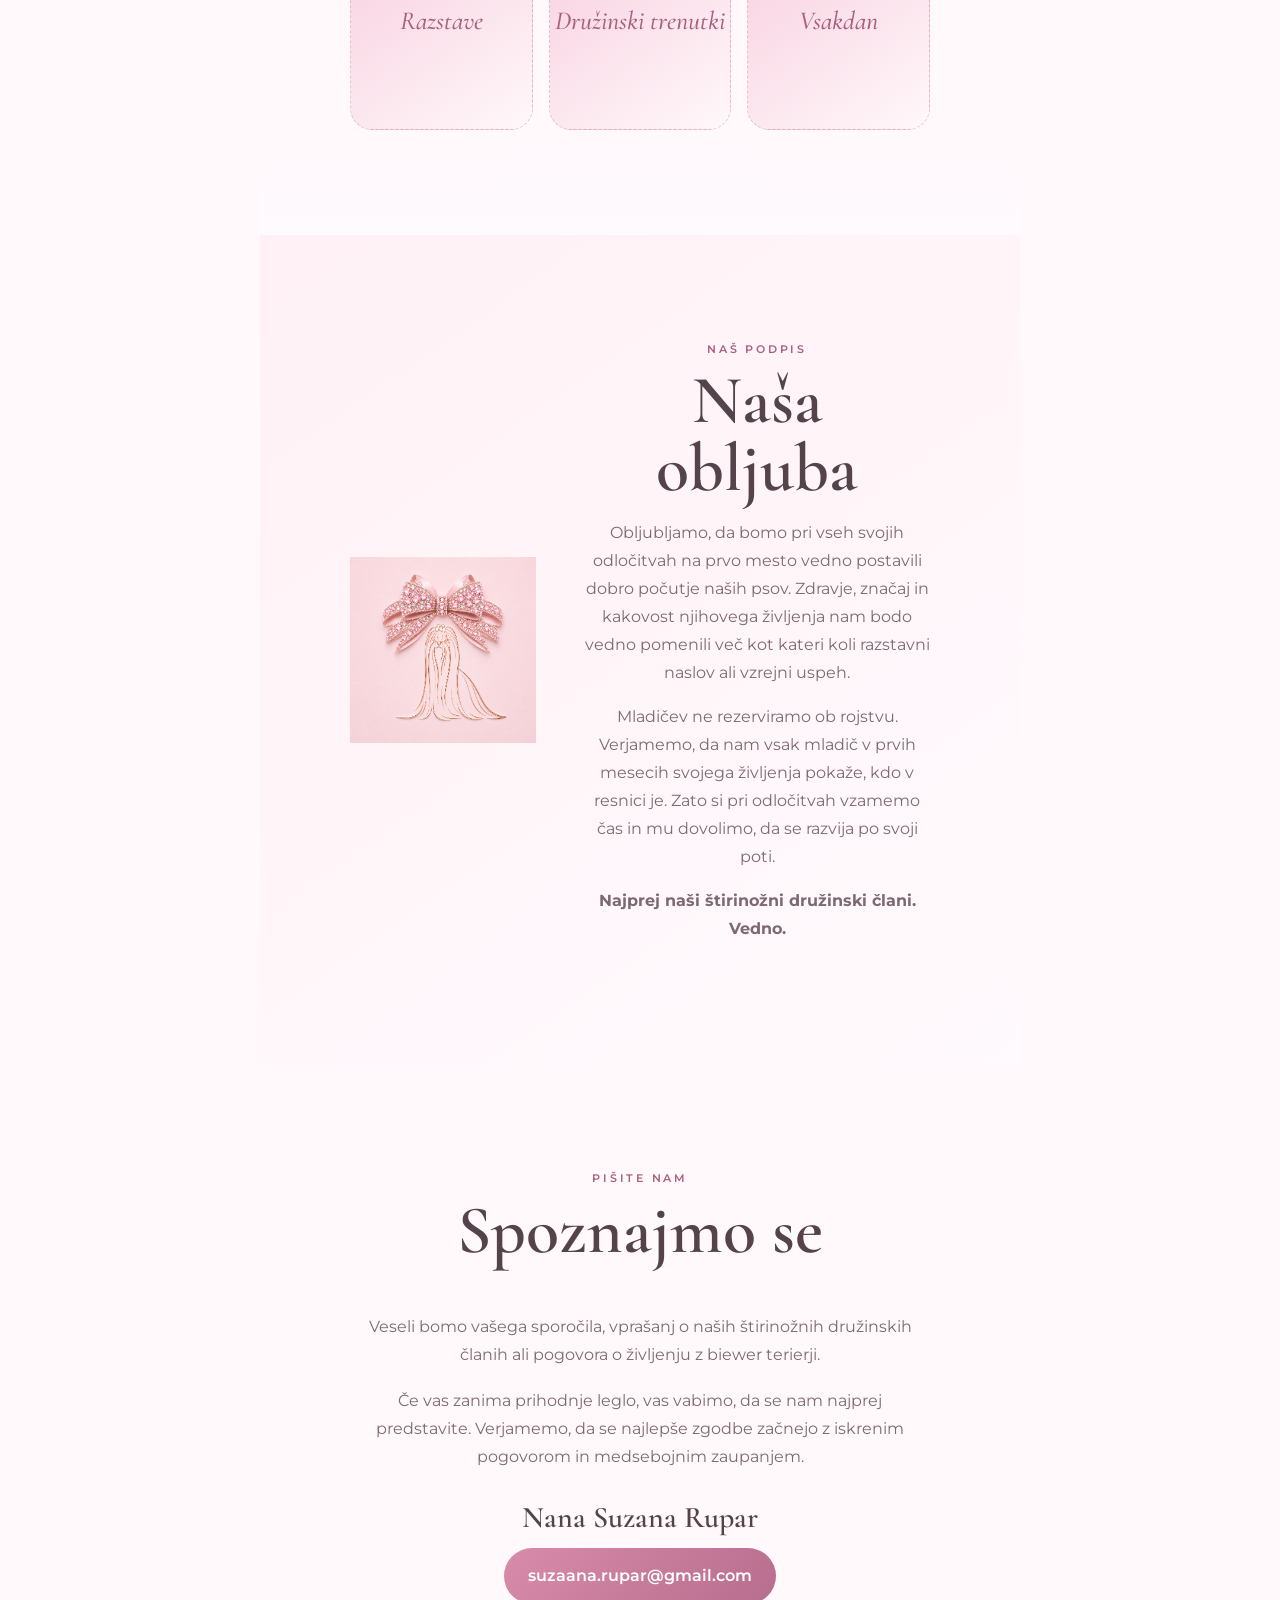
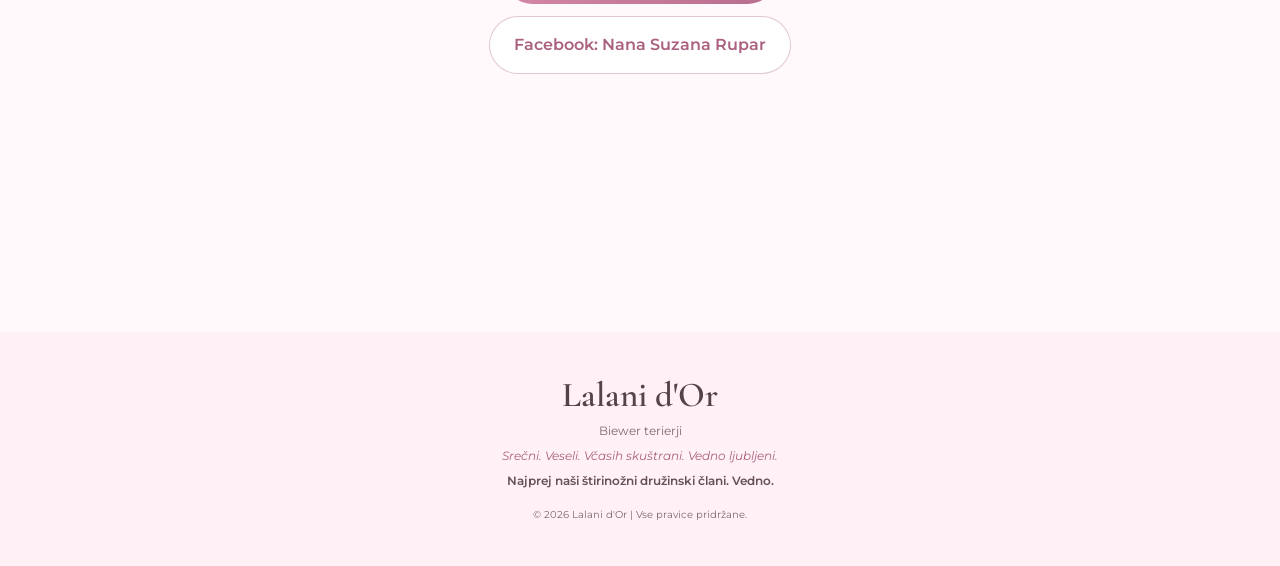
==== commit 3b89d5cf: "Update index.html" ====
--- a/index.html
+++ b/index.html
@@ -356,7 +356,7 @@
     Diva Sweet Love • Demi Love Of Ipo
   </p>
  <img src="leglo d1.jpg" alt="Leglo D" class="litter-photo"> 
-  <p>Drugo leglo pasme Biewer Terrier,skoteno v Sloveniji.</p>
+  <p>Drugo leglo pasme Biewer Terrier, skoteno v Sloveniji.</p>
 
   <p><strong>PREBERI VEČ →</strong></p>
  </div>       
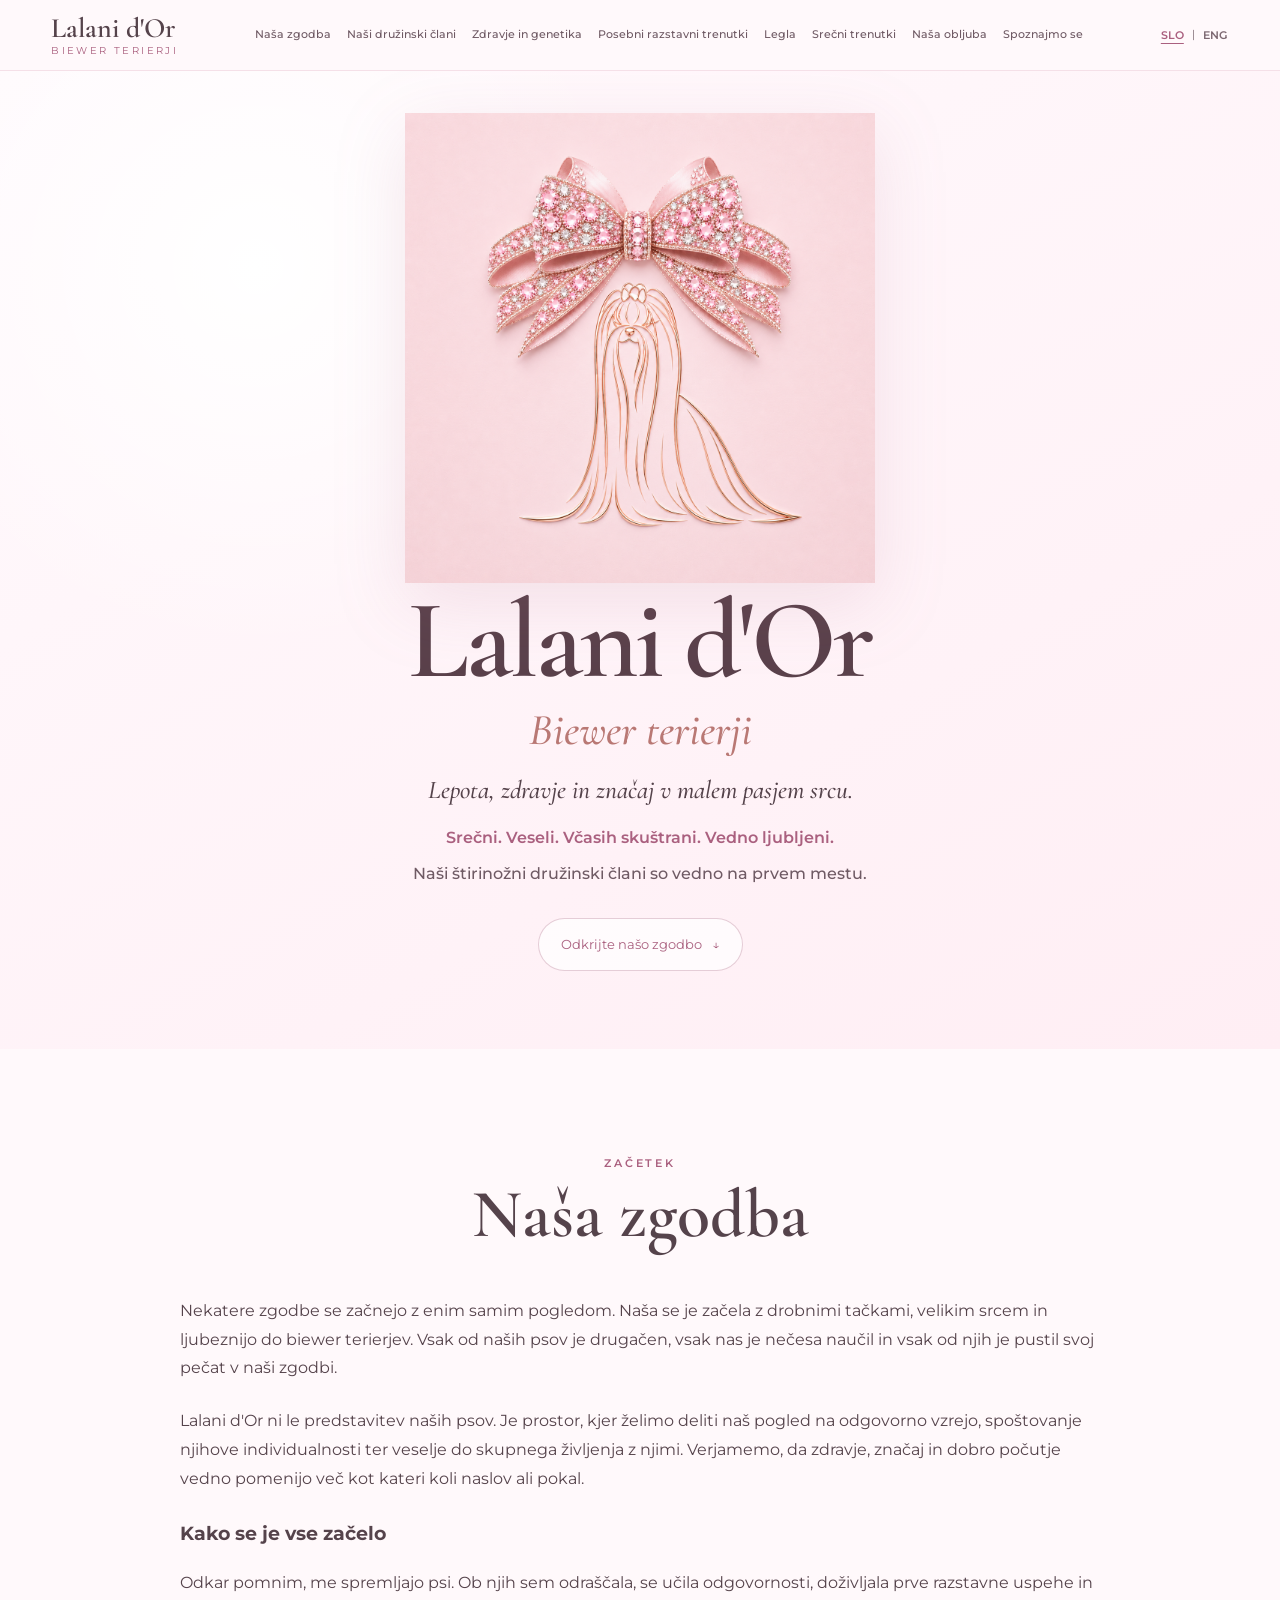
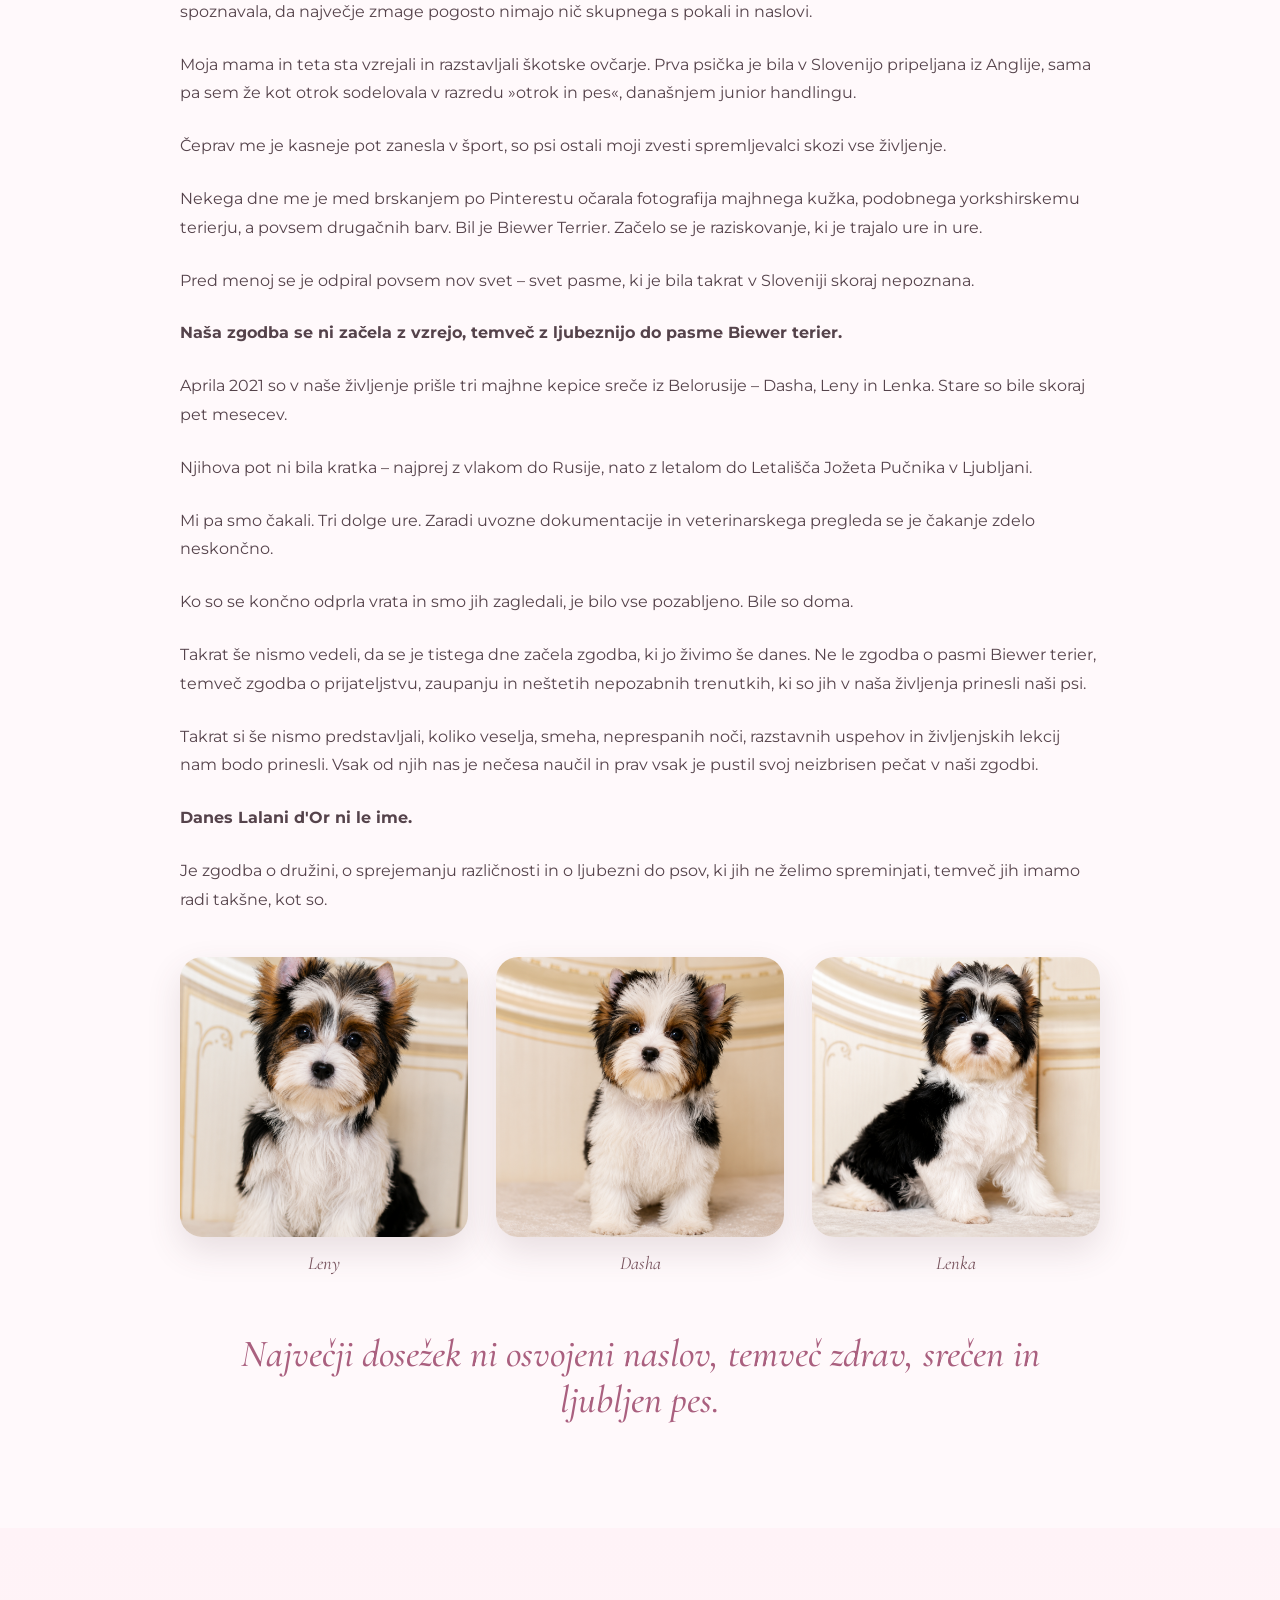
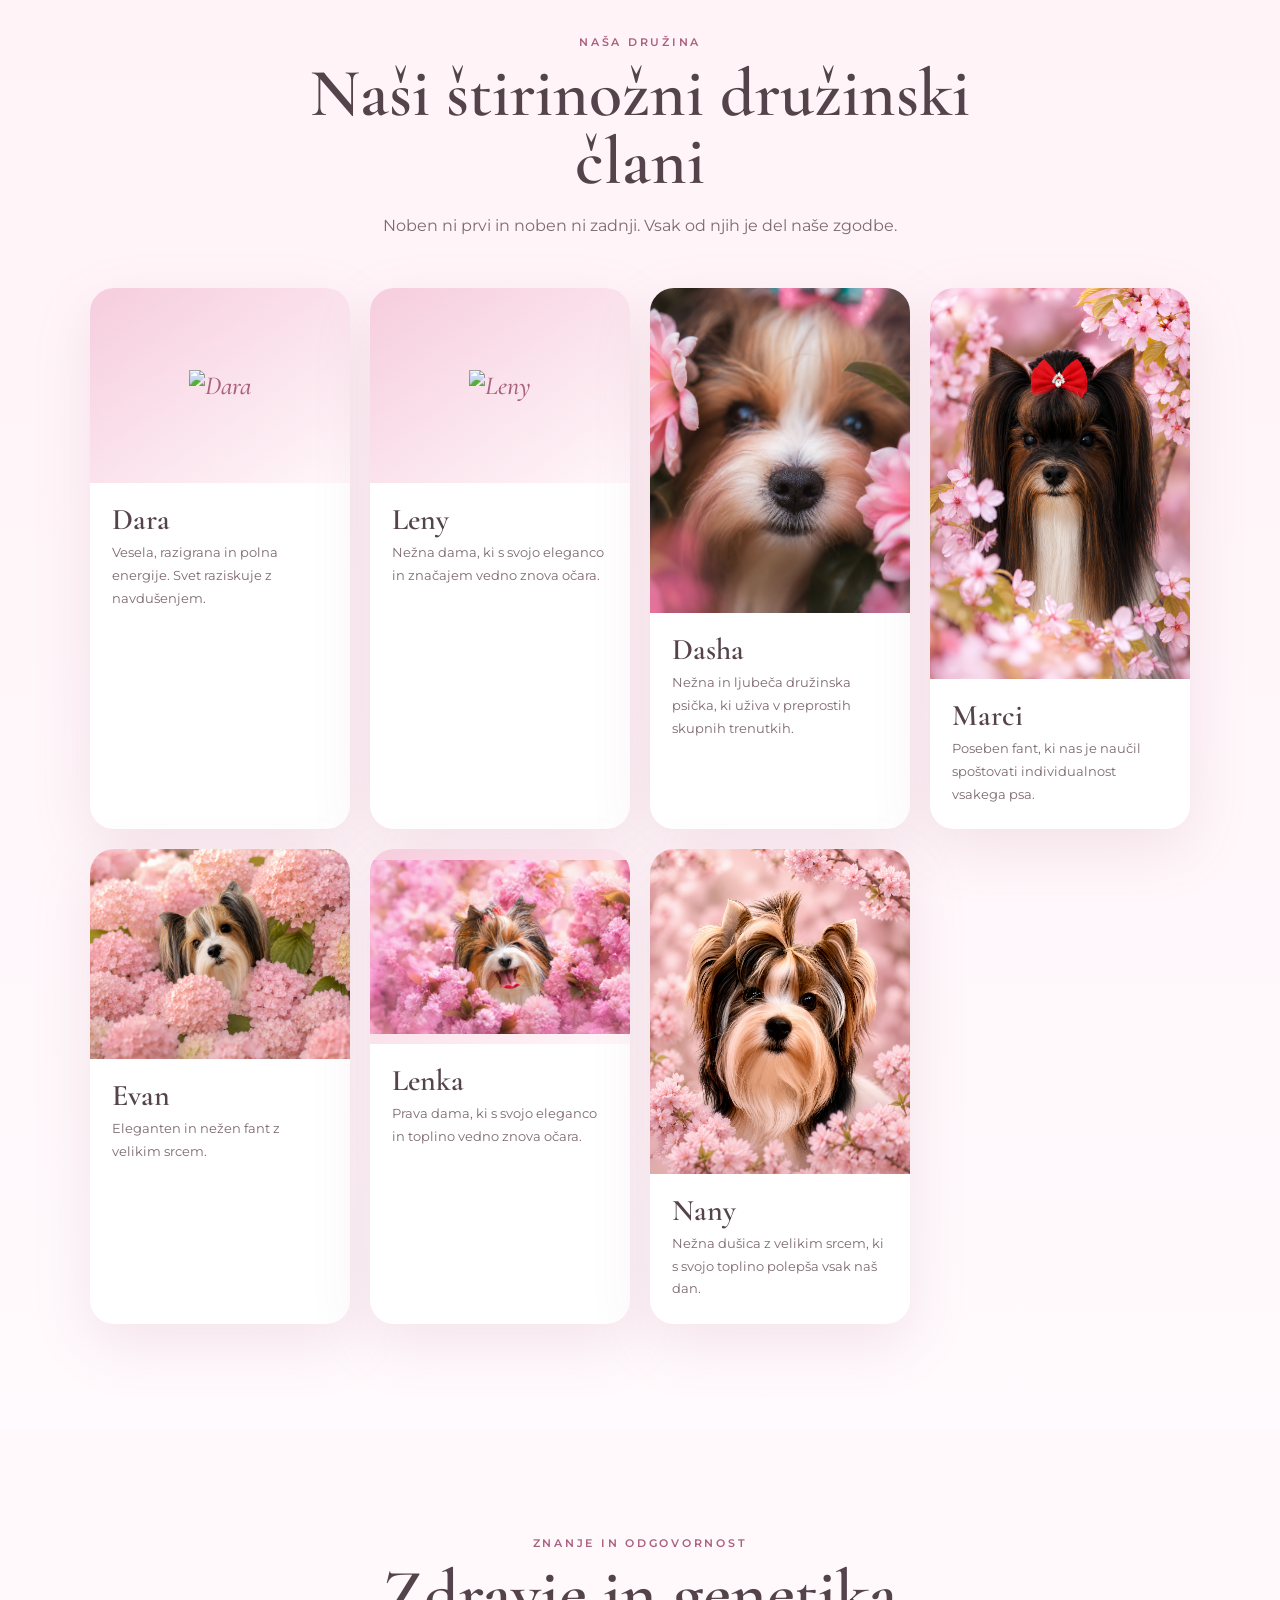
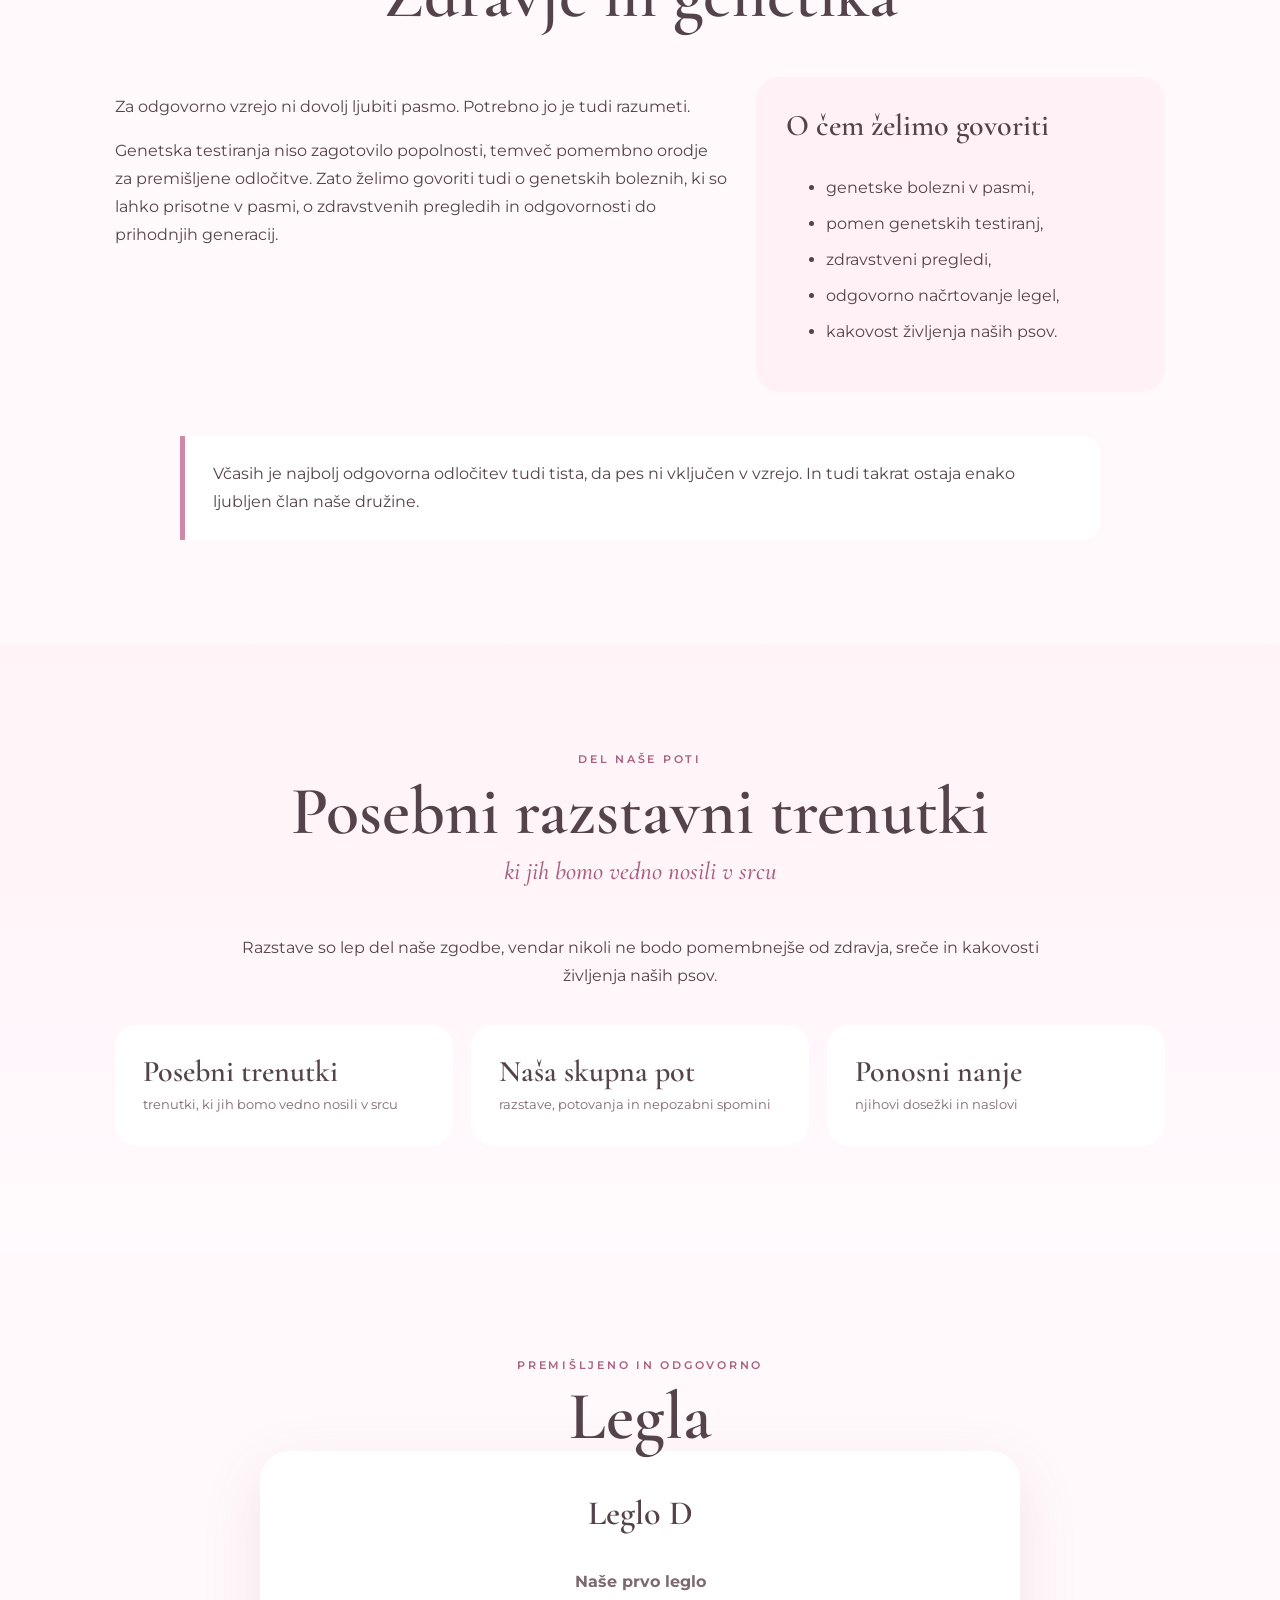
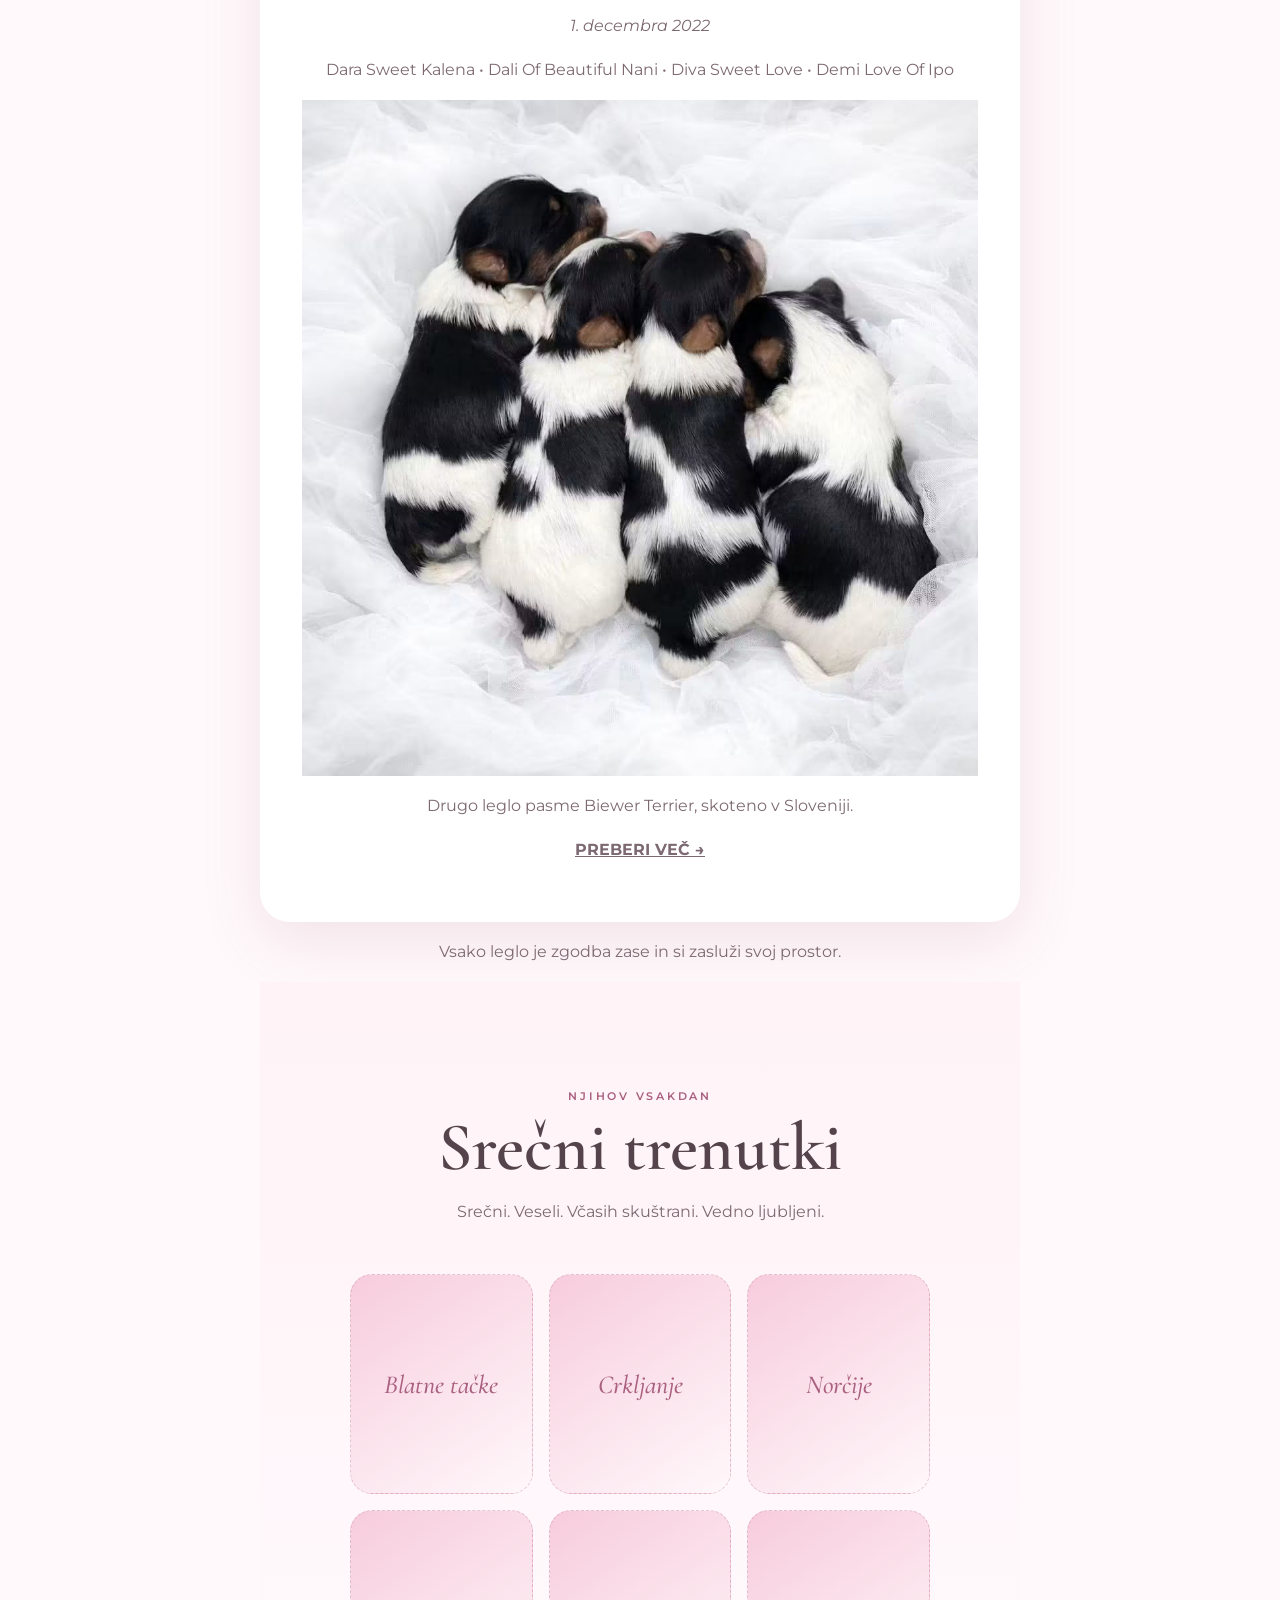
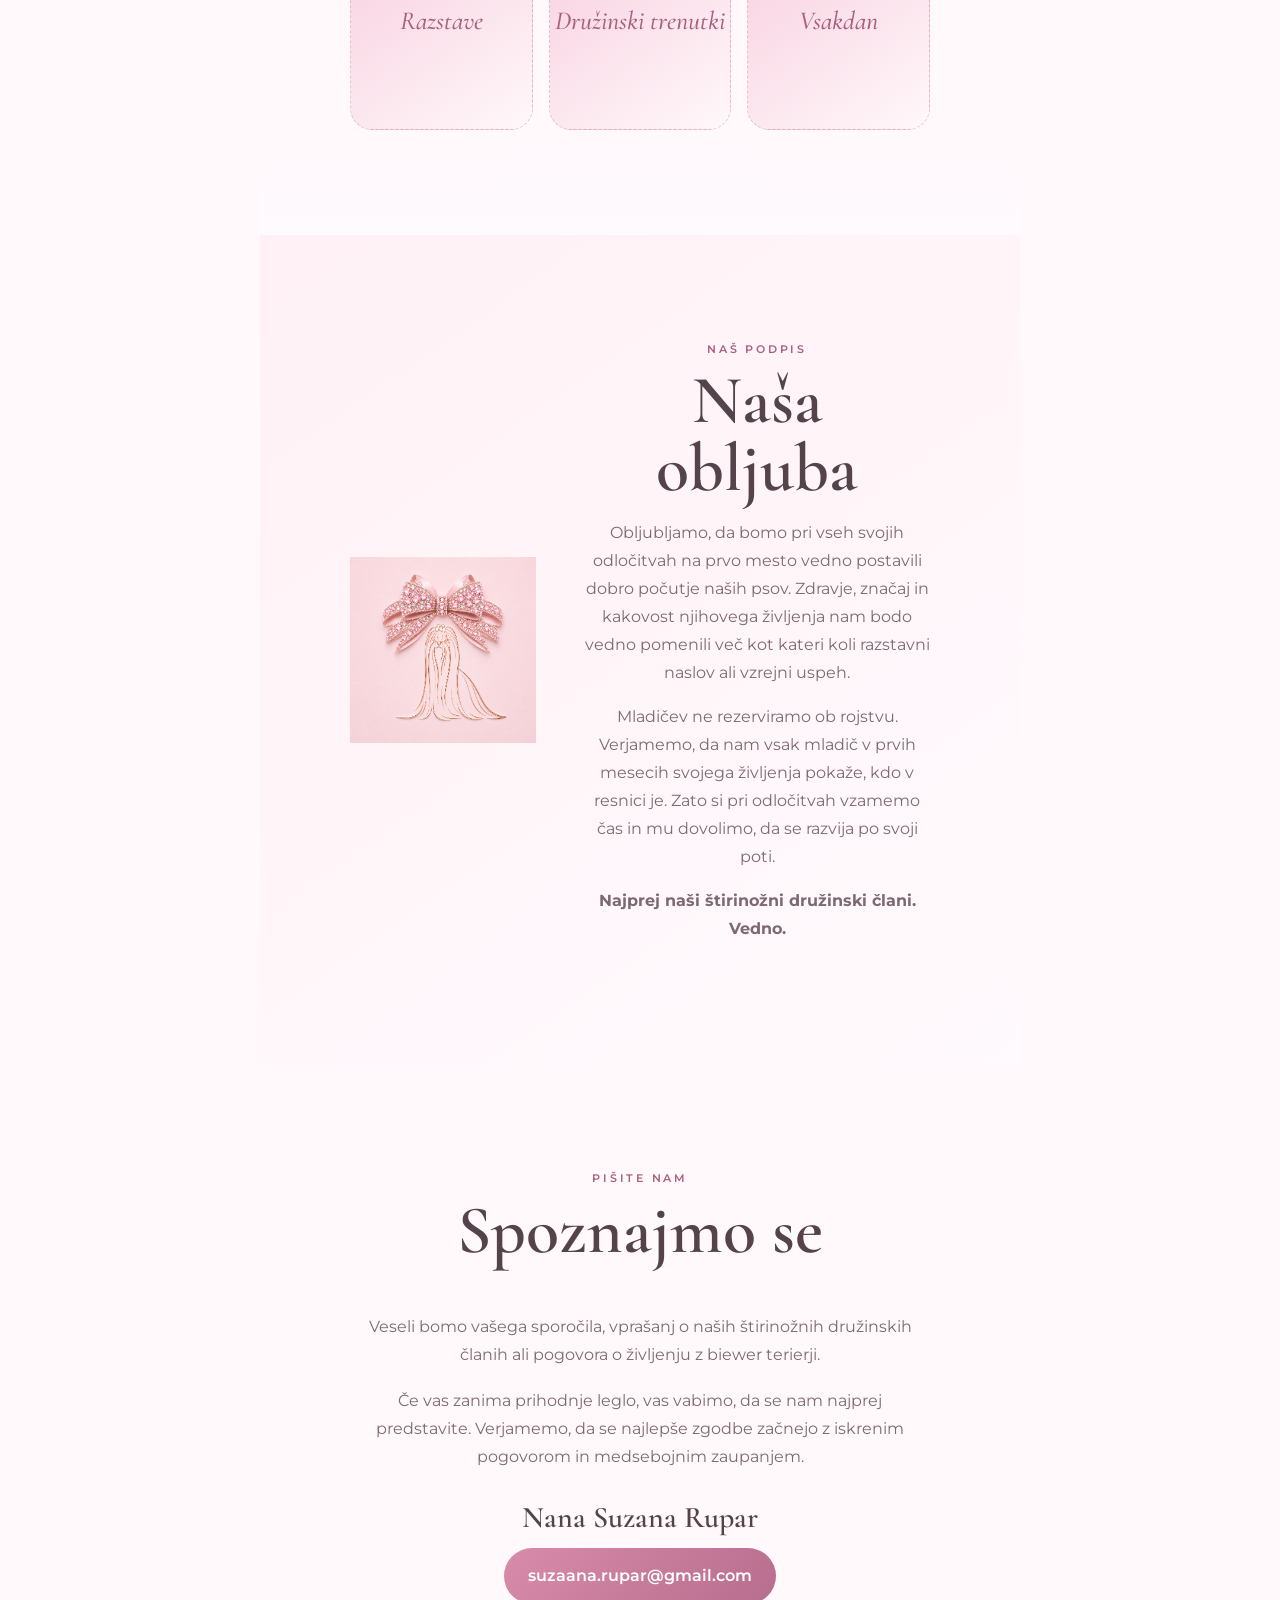
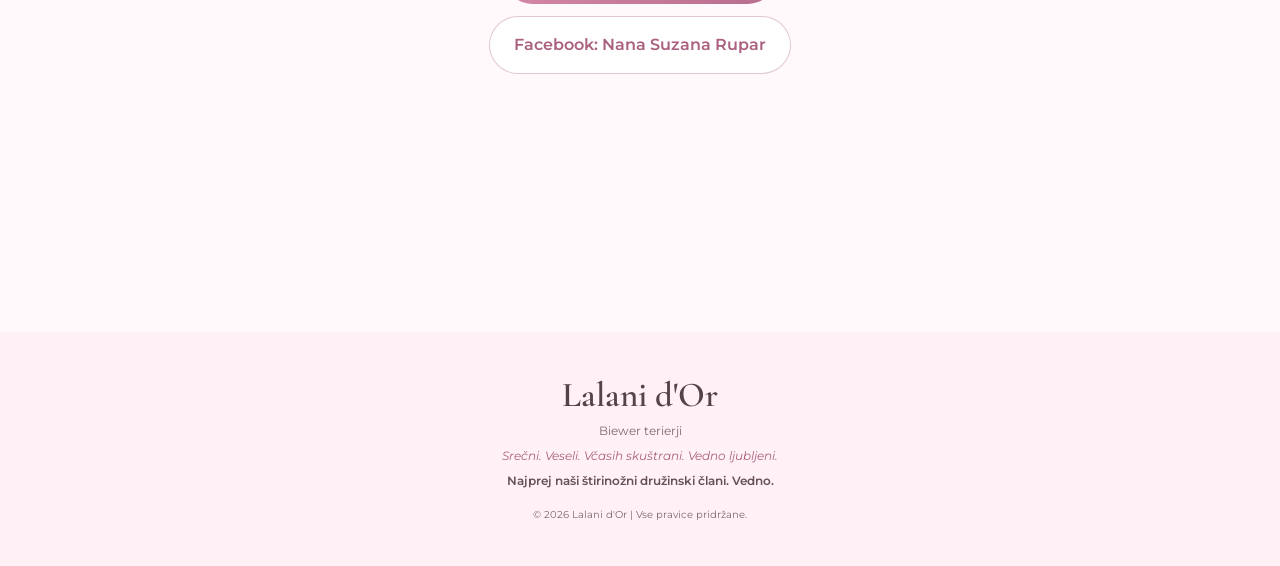
==== commit f9657b13: "Update index.html" ====
--- a/index.html
+++ b/index.html
@@ -358,7 +358,9 @@
  <img src="leglo d1.jpg" alt="Leglo D" class="litter-photo"> 
   <p>Drugo leglo pasme Biewer Terrier, skoteno v Sloveniji.</p>
 
-  <p><strong>PREBERI VEČ →</strong></p>
+  <p>
+<a href="leglo-d.html"><strong>PREBERI VEČ →</strong></a>
+</p>
  </div>       
  <p>Vsako leglo je zgodba zase in si zasluži svoj prostor.</p>      
     <section class="section pink" id="trenutki">
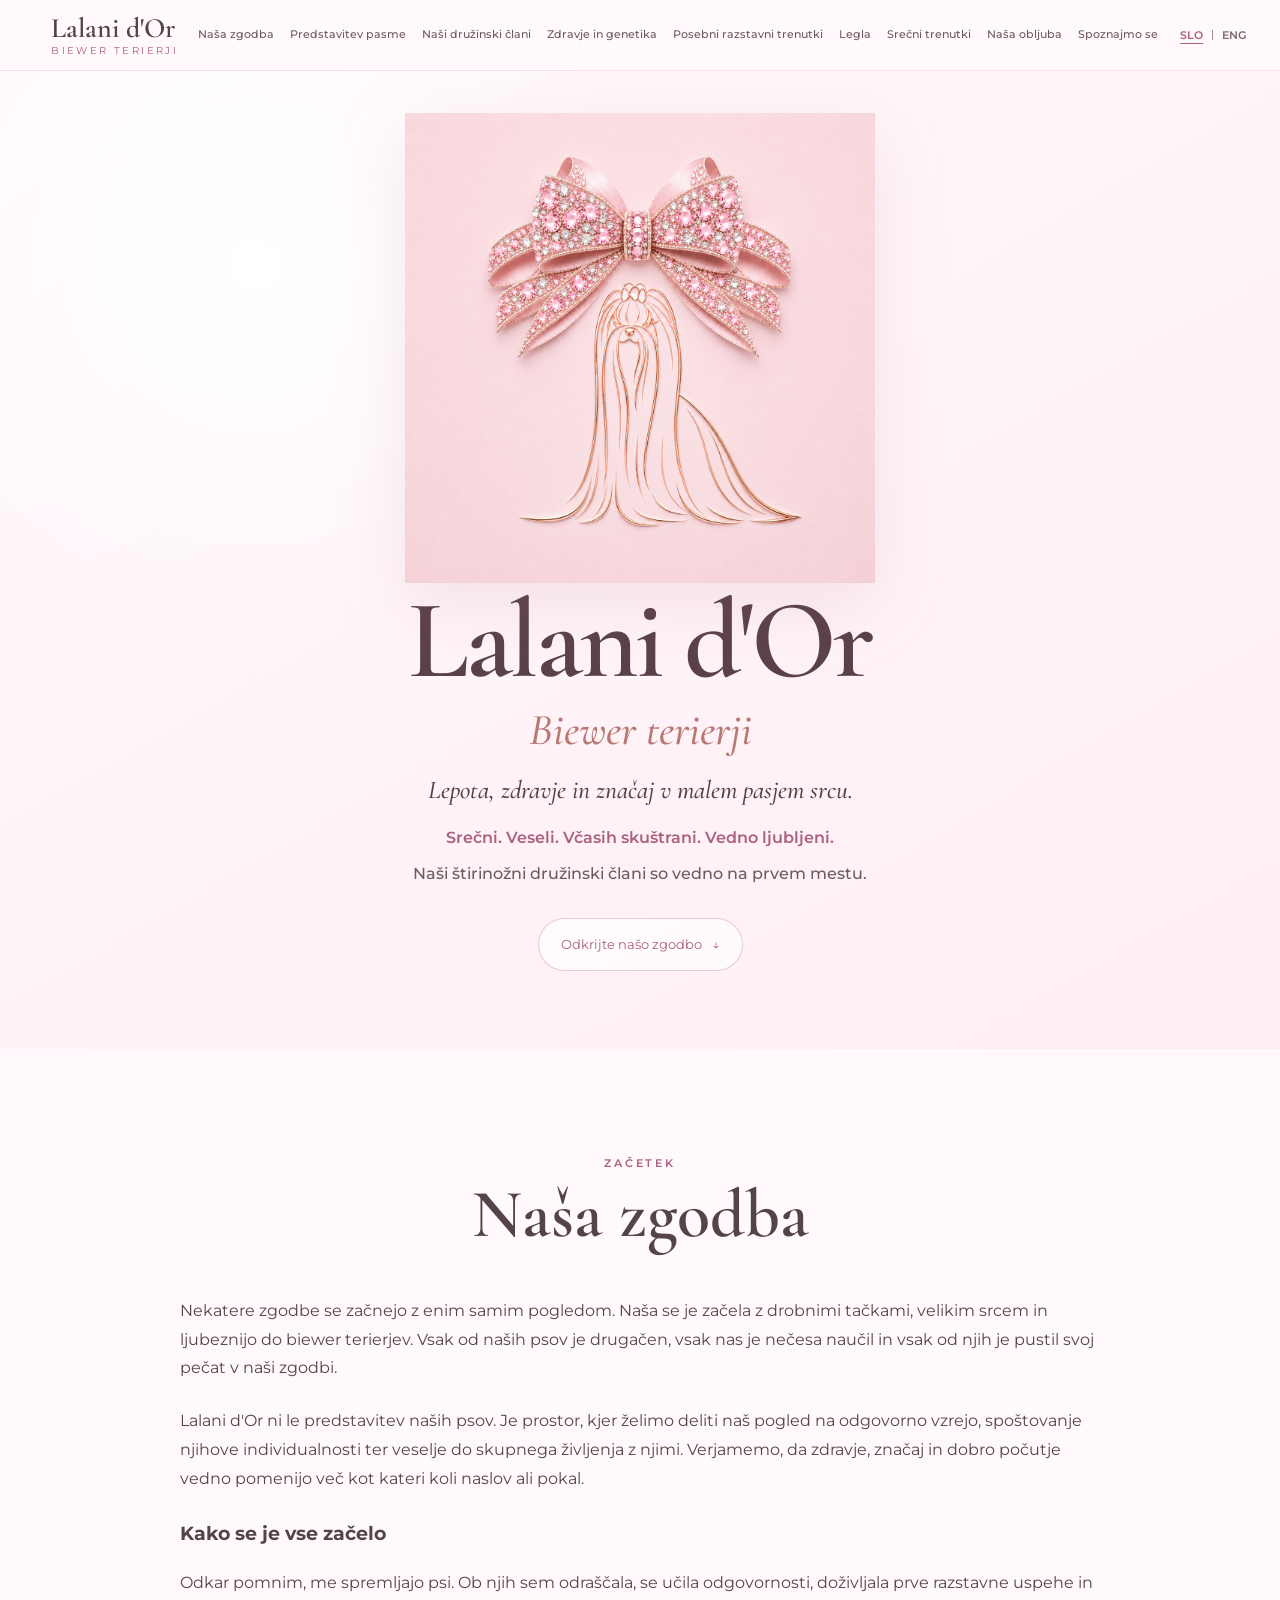
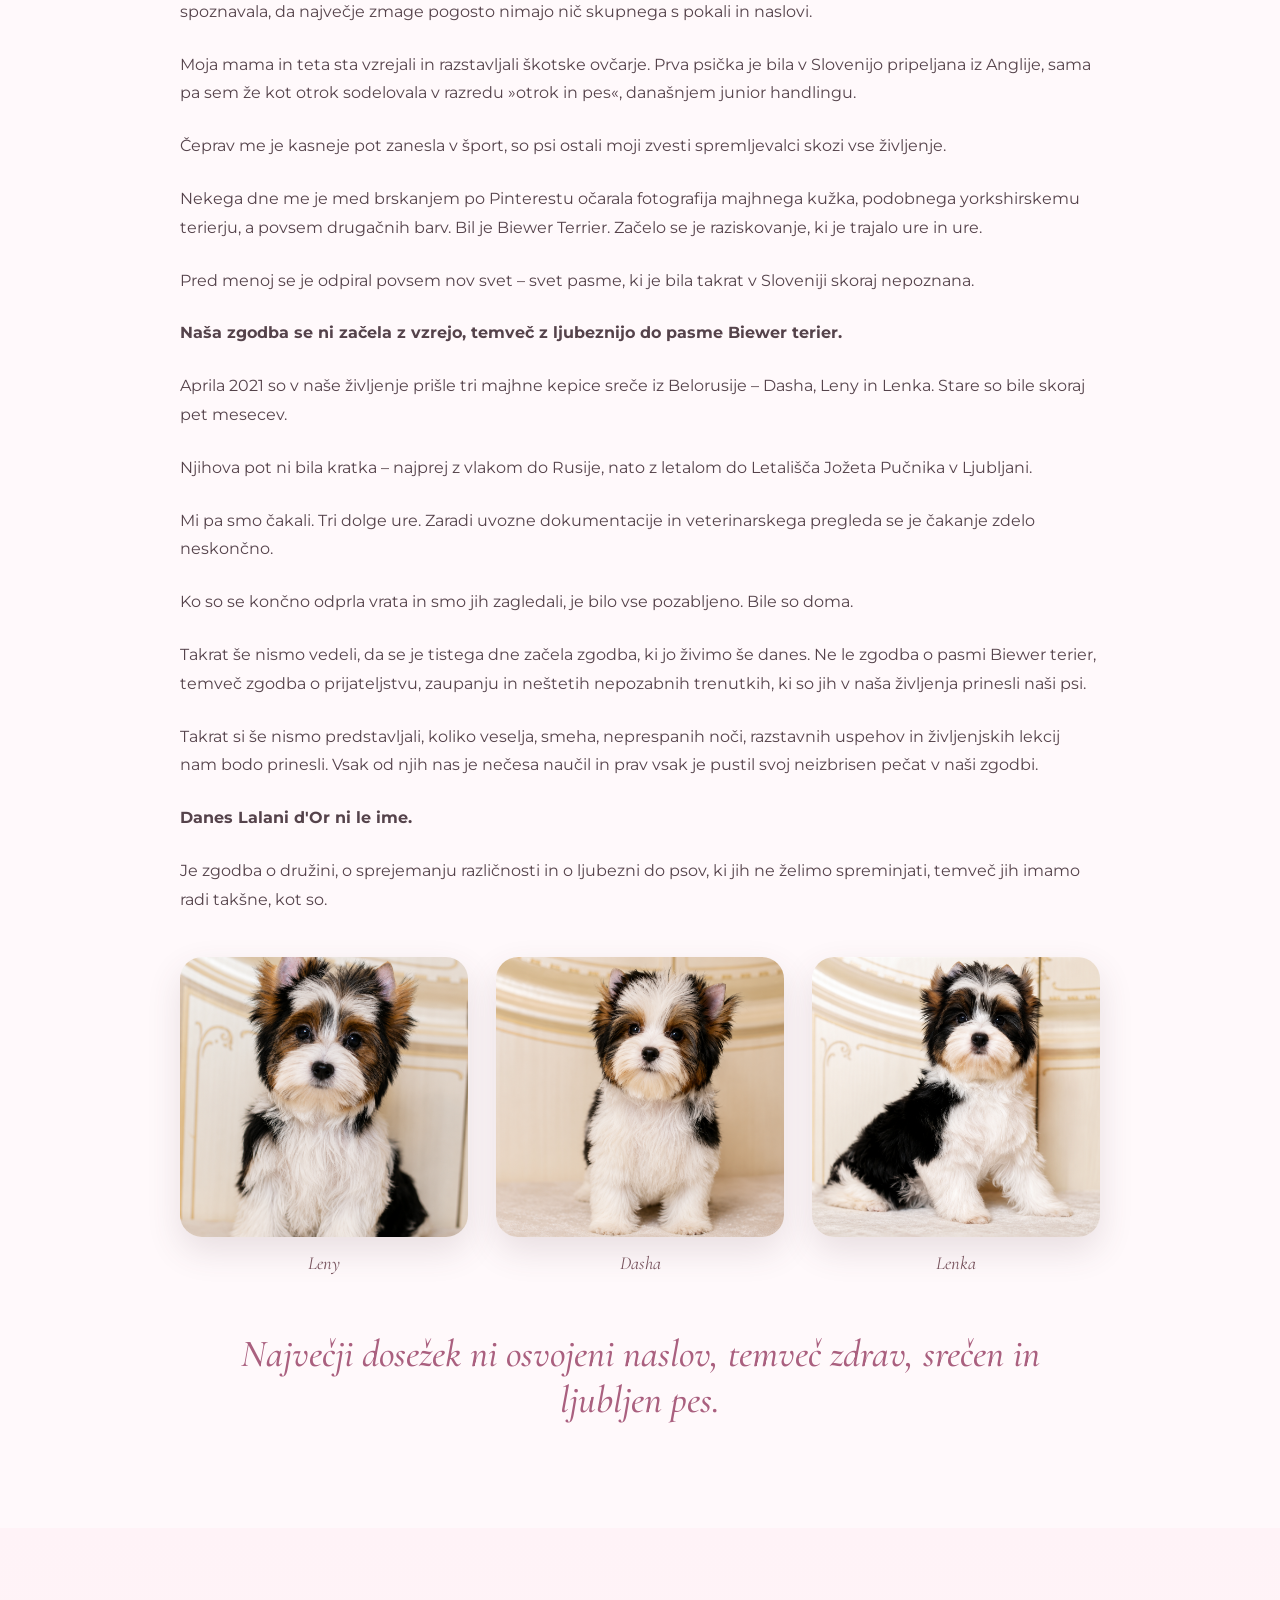
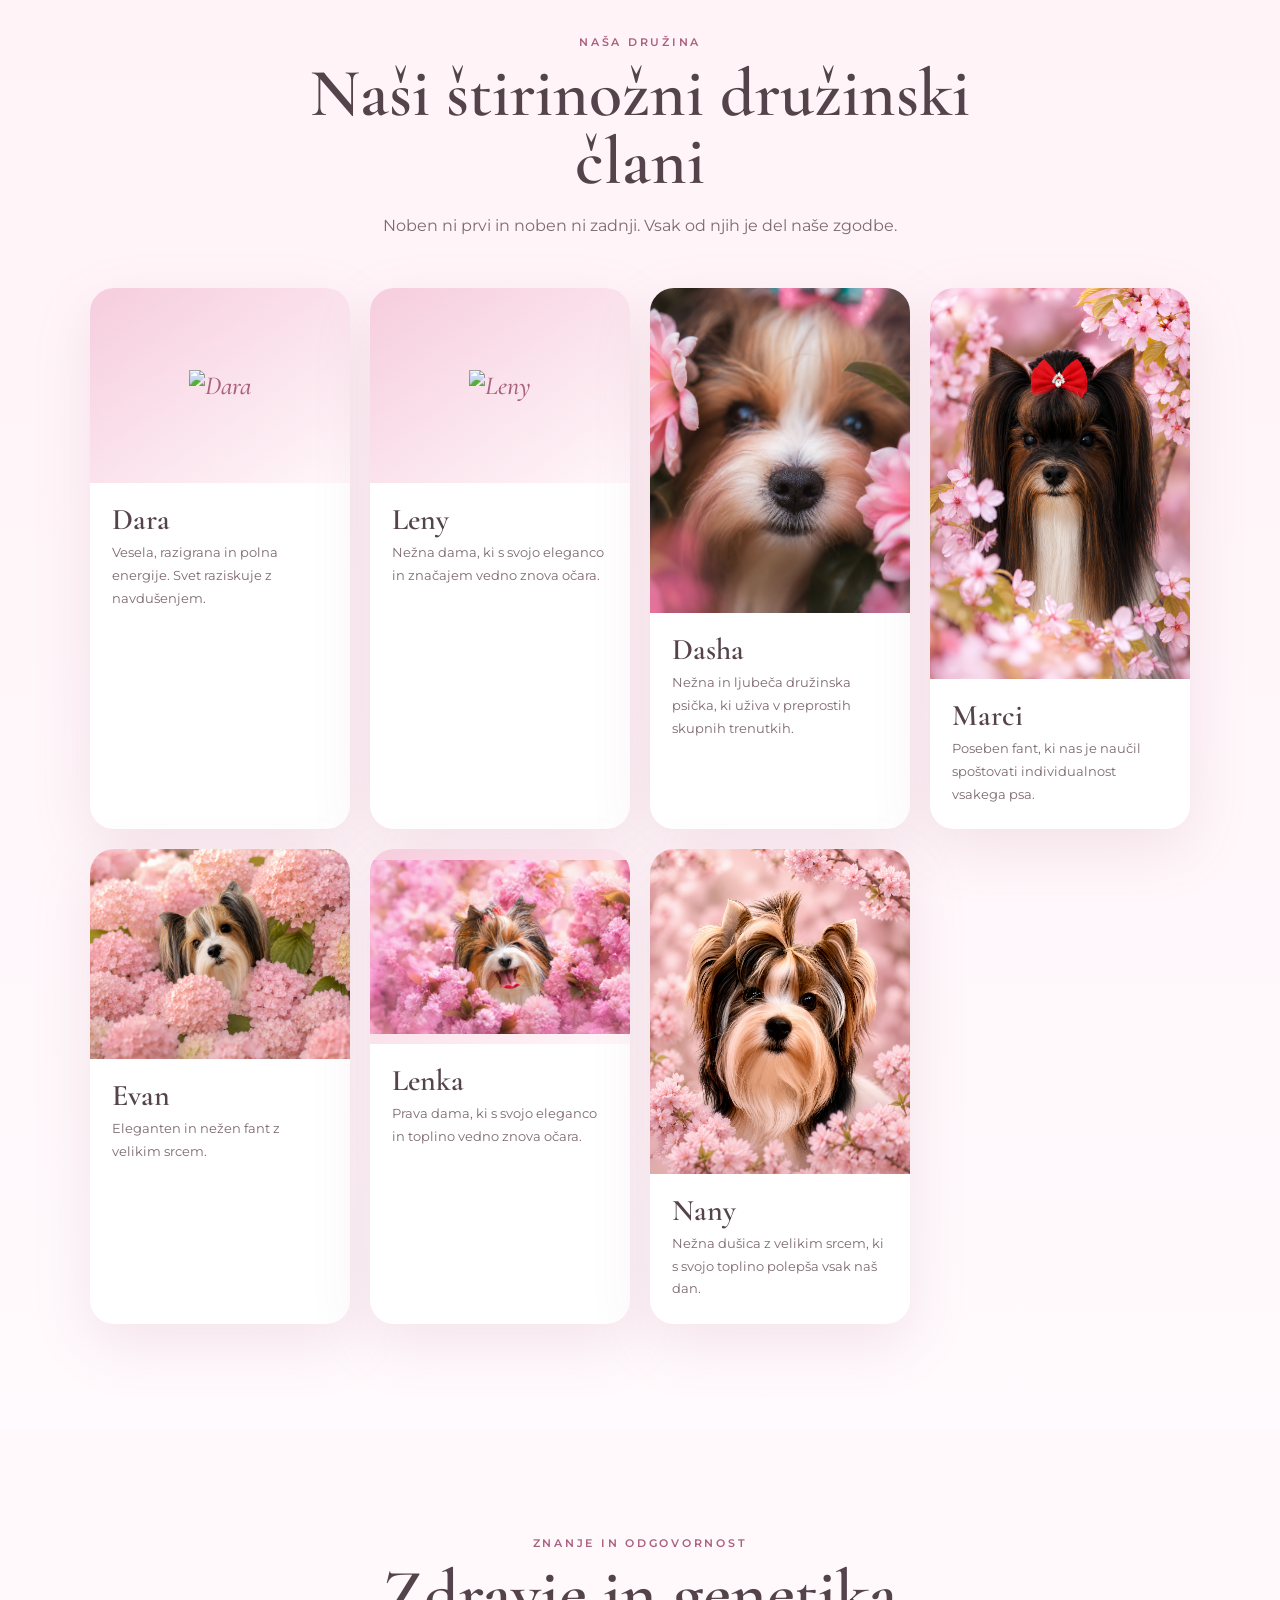
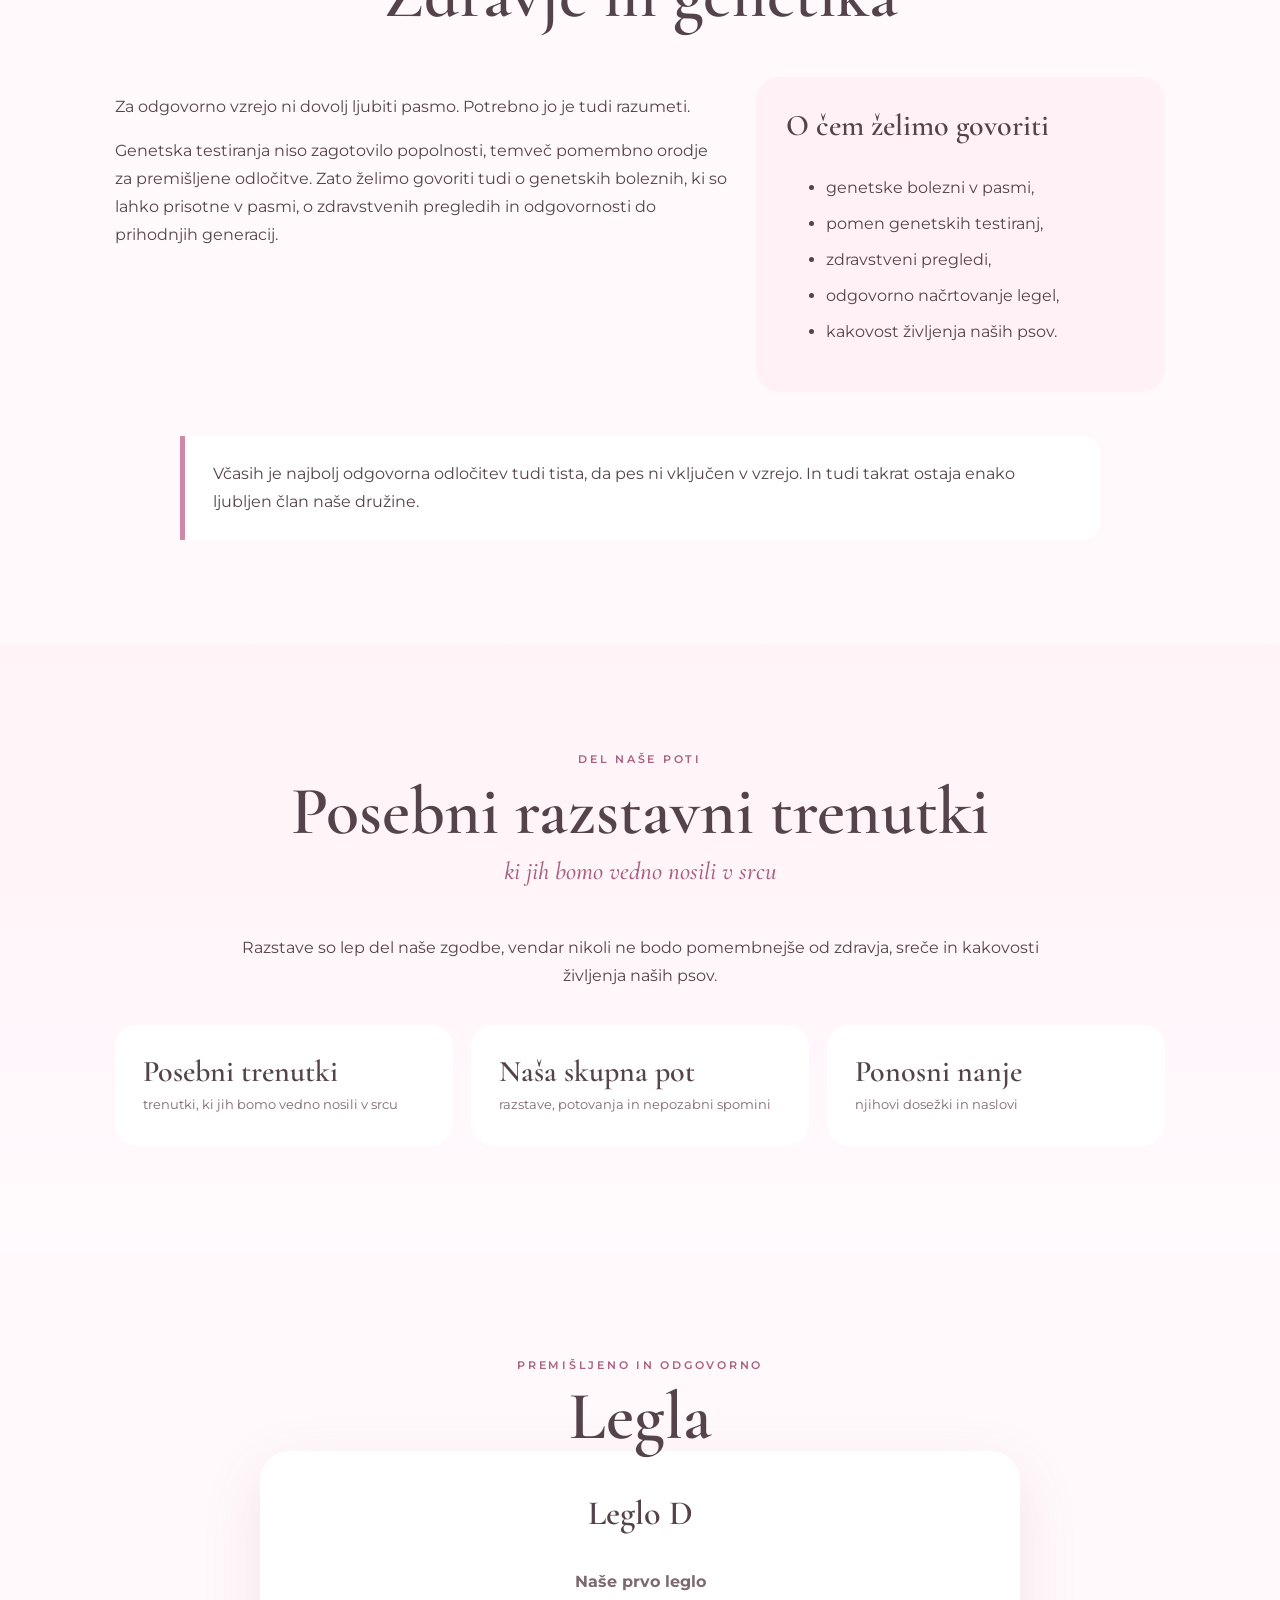
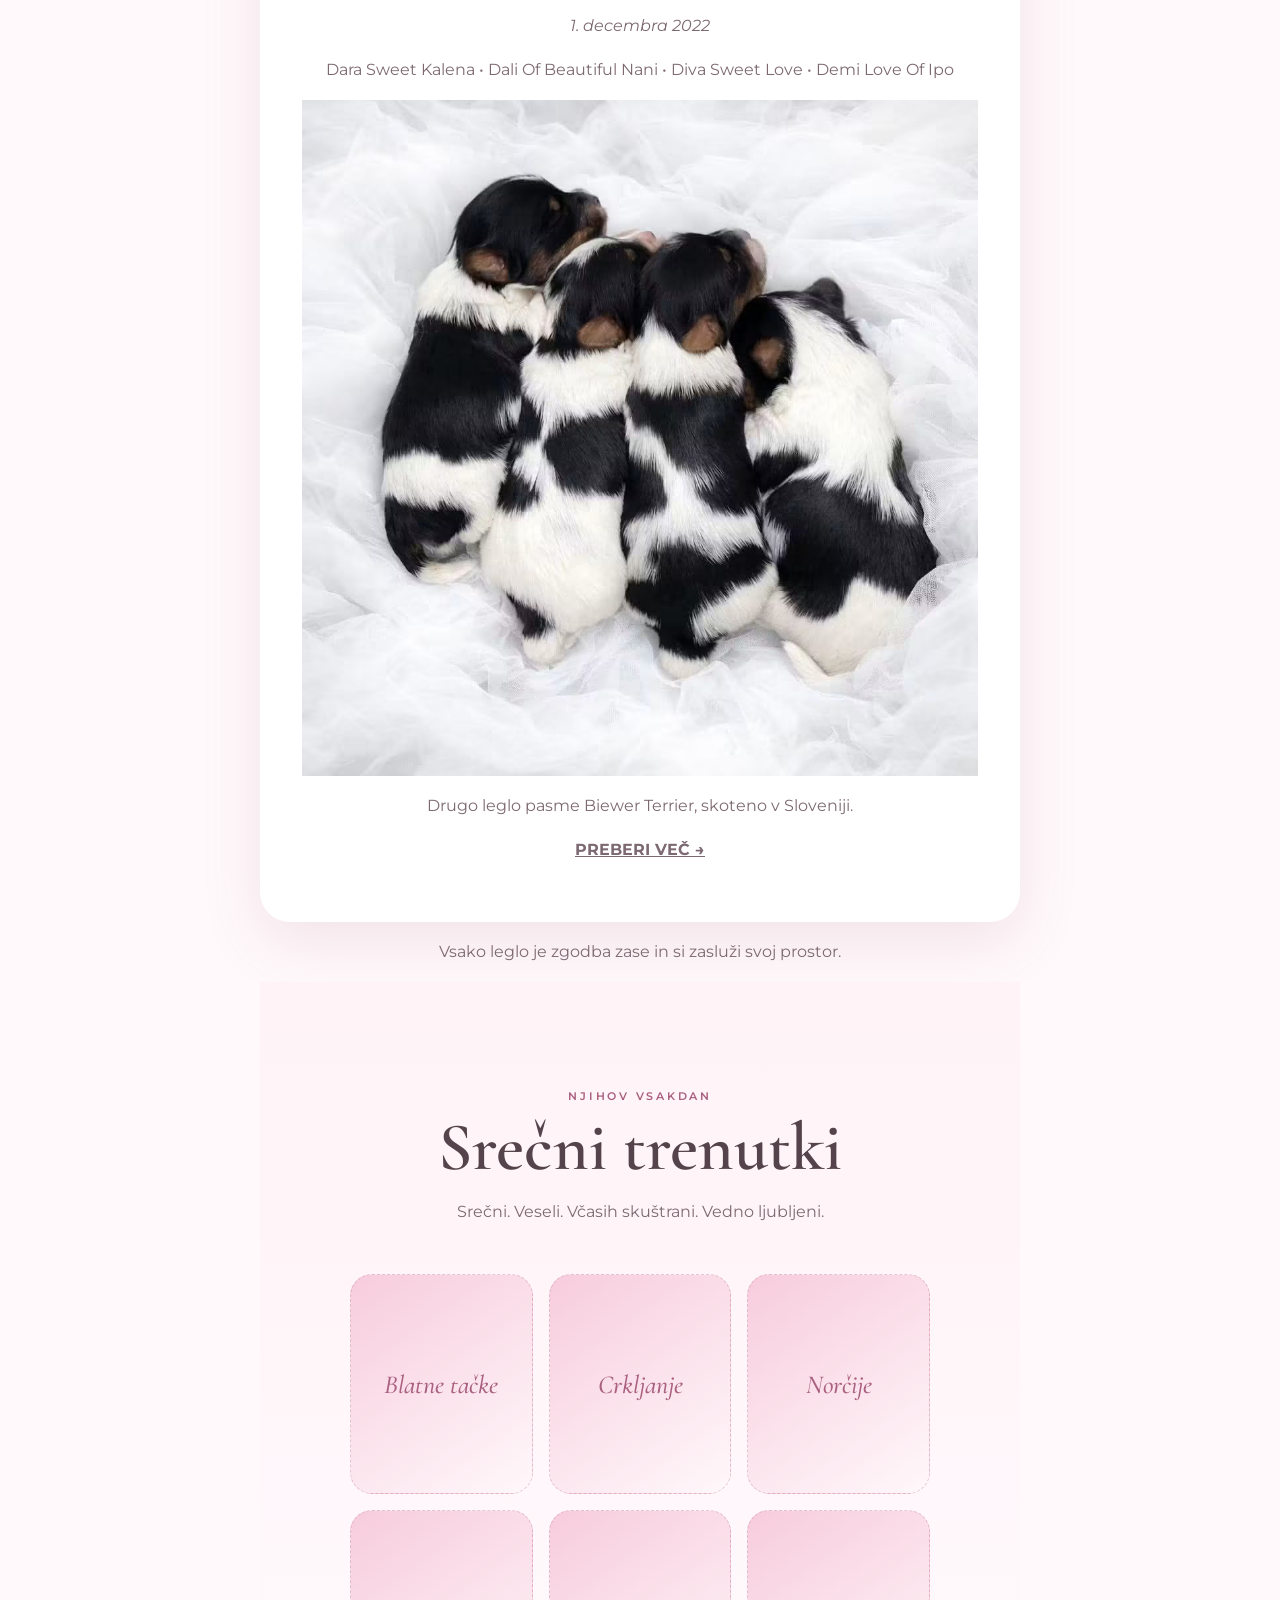
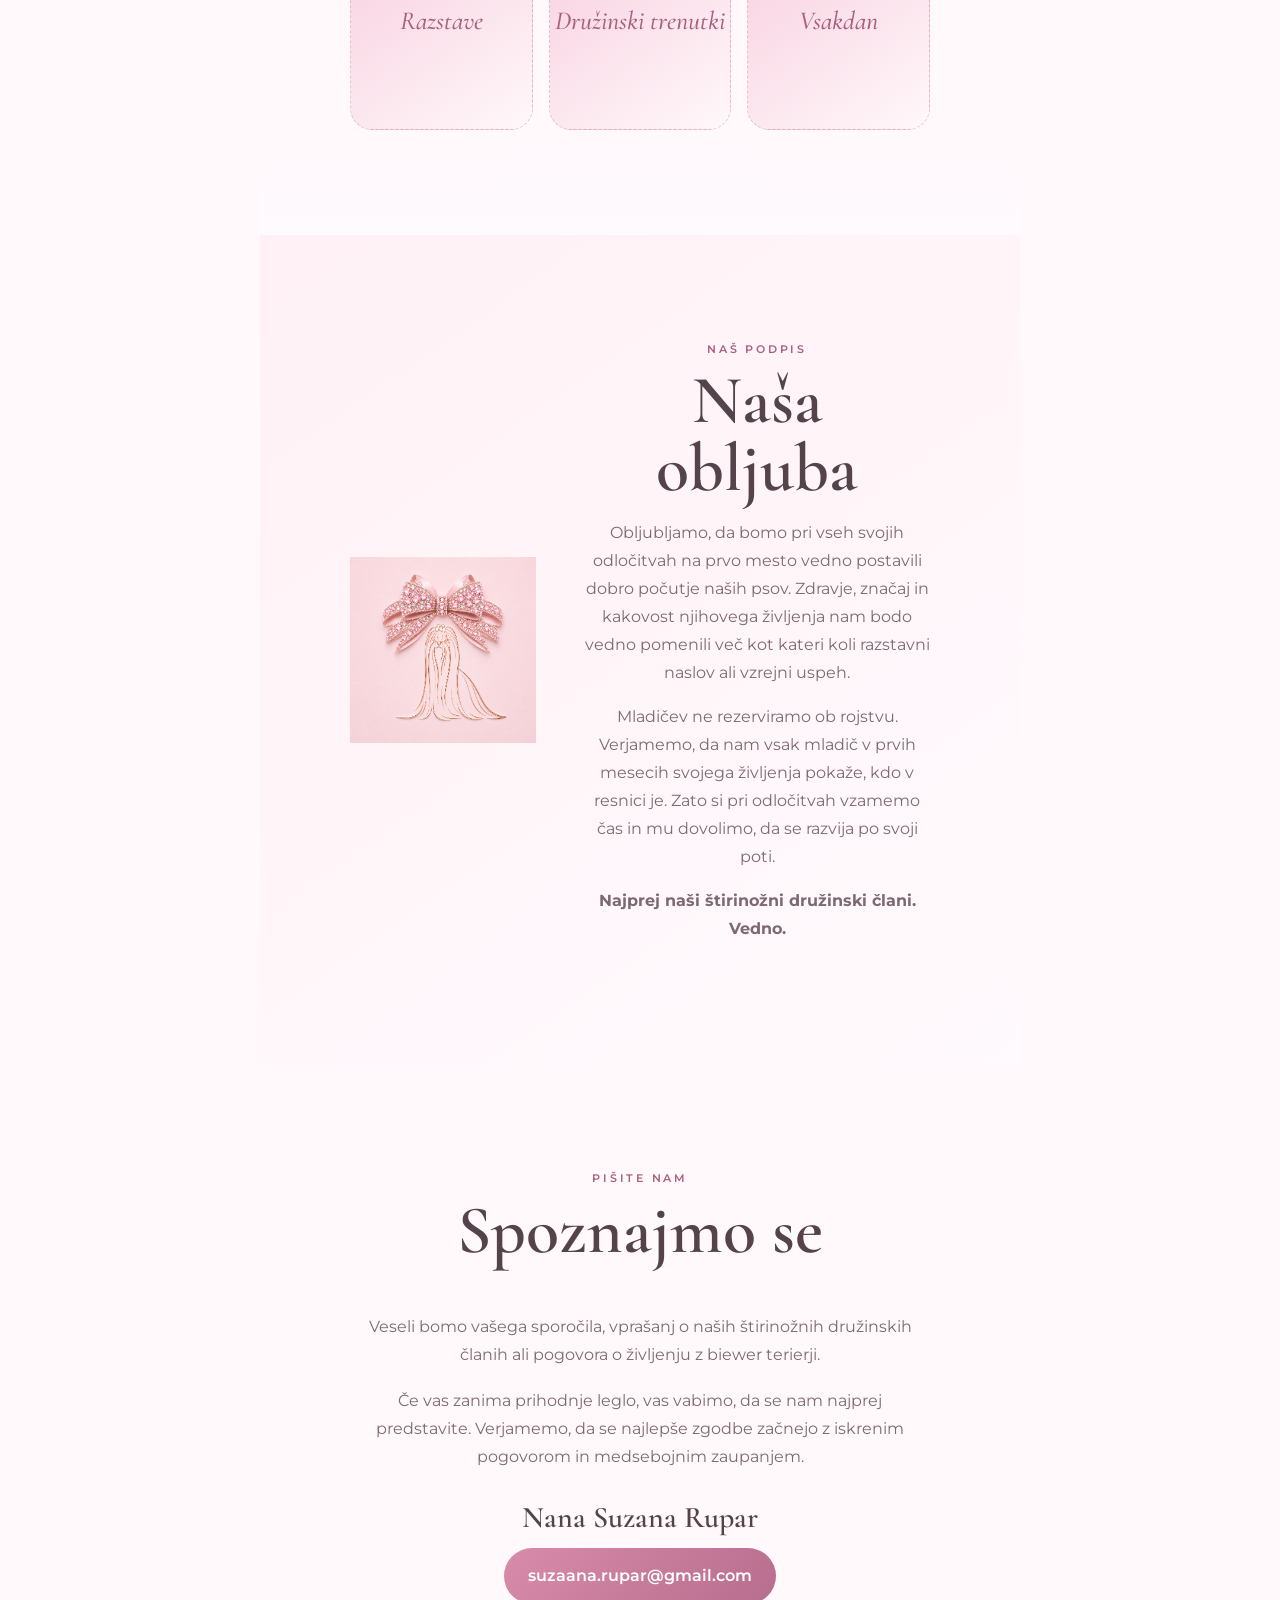
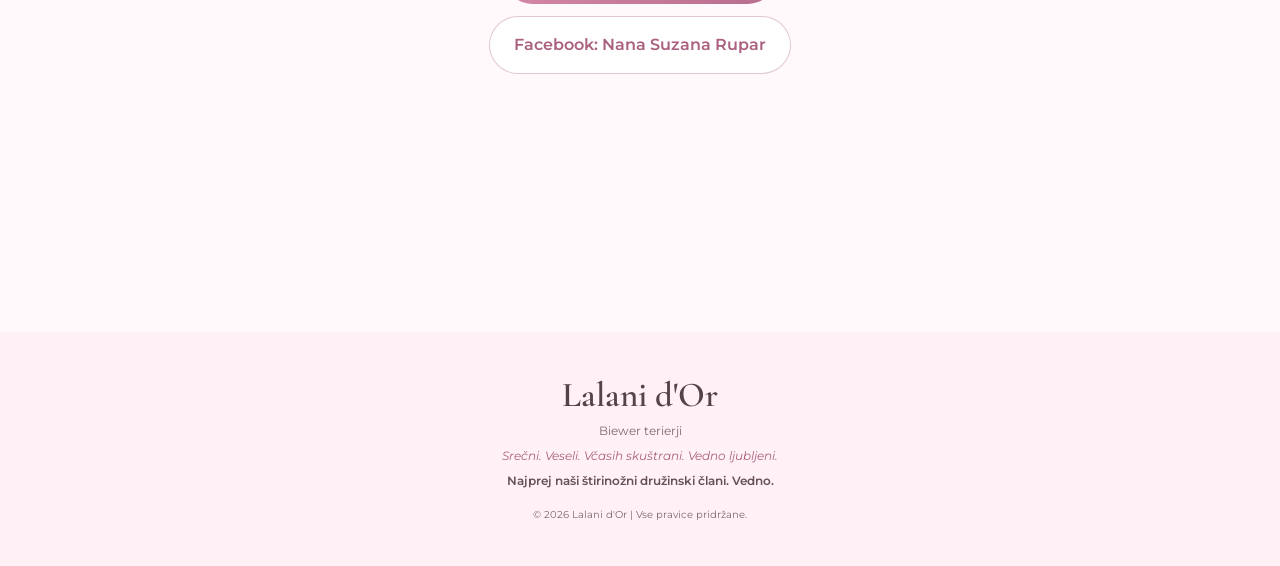
==== commit b1e28b1b: "Update index.html" ====
--- a/index.html
+++ b/index.html
@@ -9,7 +9,7 @@
   <link rel="preconnect" href="https://fonts.gstatic.com" crossorigin>
   <link href="https://fonts.googleapis.com/css2?family=Cormorant+Garamond:ital,wght@0,500;0,600;1,500&family=Montserrat:wght@300;400;500;600&display=swap" rel="stylesheet">
   <link rel="stylesheet" href="styles.css">
-</head>
+</head
 <body>
   <header class="topbar">
     <a class="brand" href="#domov">
@@ -21,6 +21,7 @@
 
     <nav class="nav">
       <a href="#zgodba" data-sl="Naša zgodba" data-en="Our story">Naša zgodba</a>
+      <a href="predstavitev-pasme.html">Predstavitev pasme</a>
       <a href="#druzina" data-sl="Naši družinski člani" data-en="Our family members">Naši družinski člani</a>
       <a href="#zdravje" data-sl="Zdravje in genetika" data-en="Health and genetics">Zdravje in genetika</a>
       <a href="#razstave" data-sl="Posebni razstavni trenutki" data-en="Special show moments">Posebni razstavni trenutki</a>
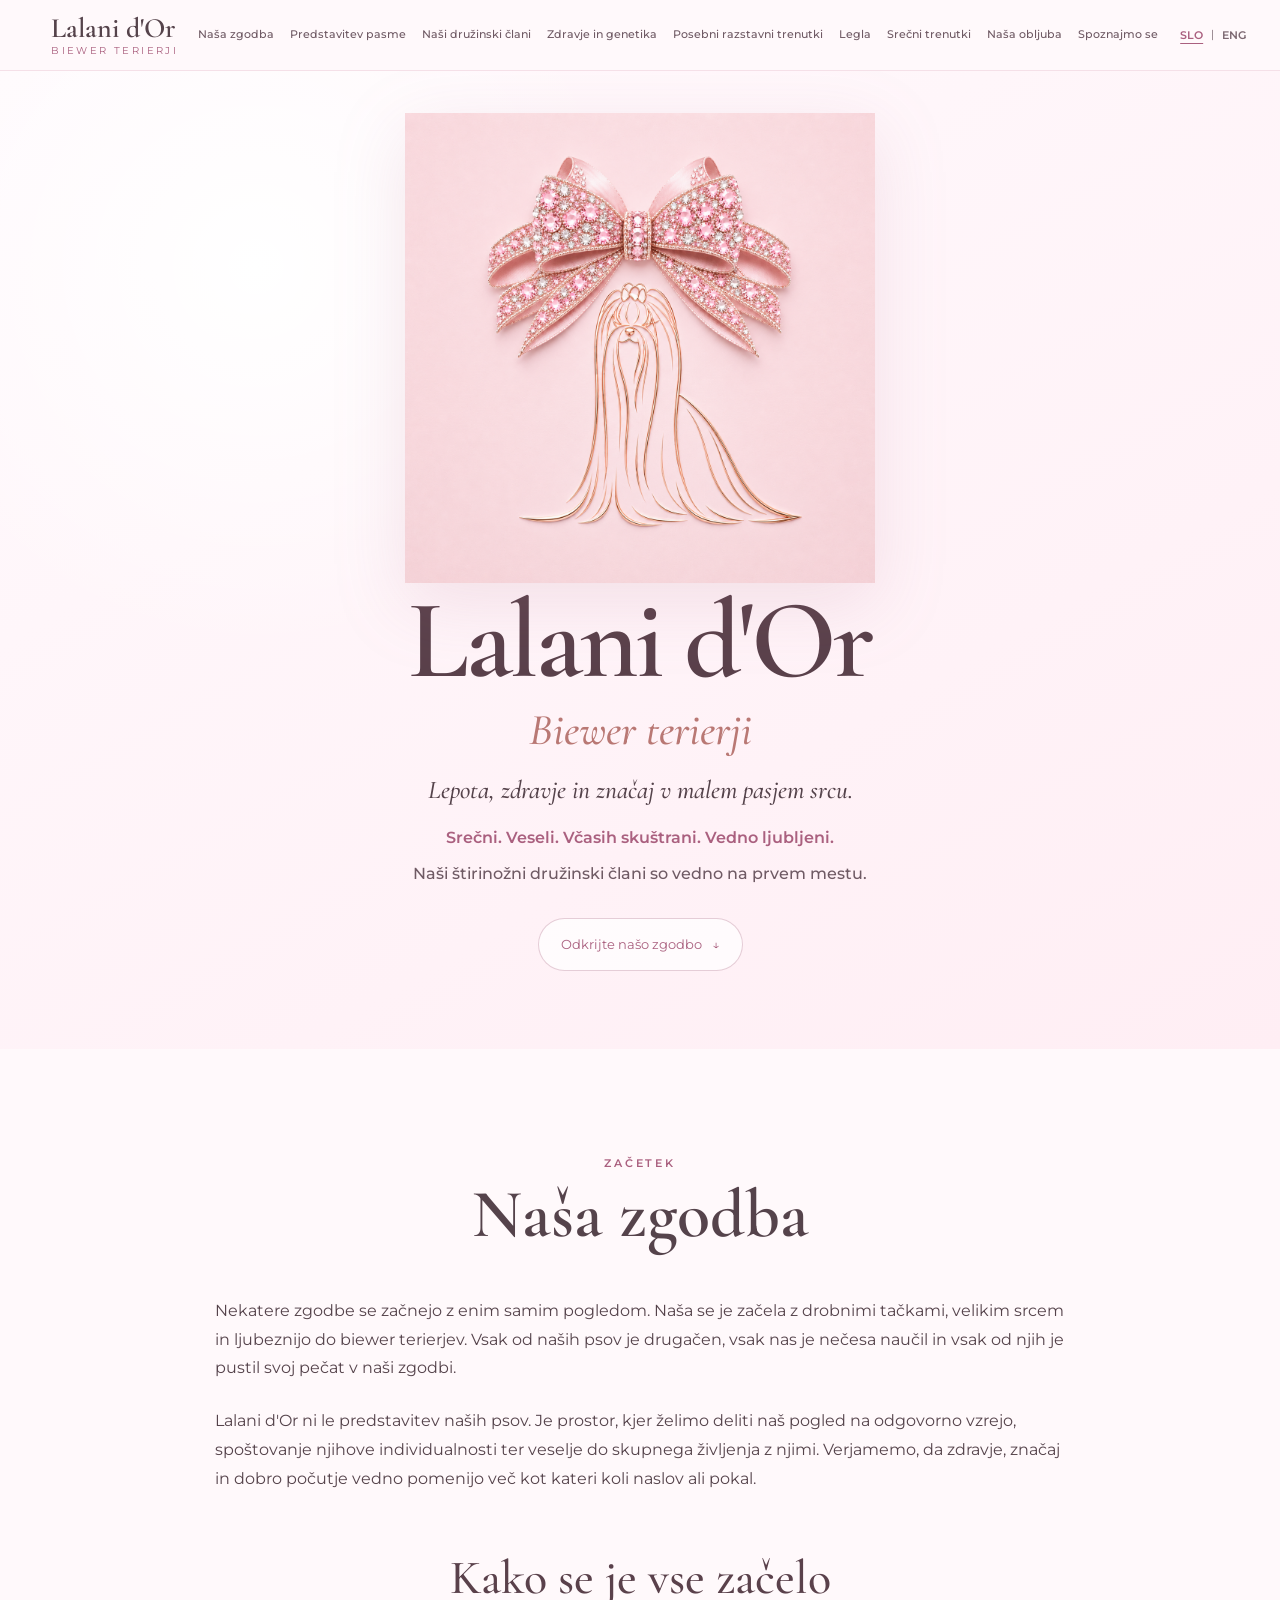
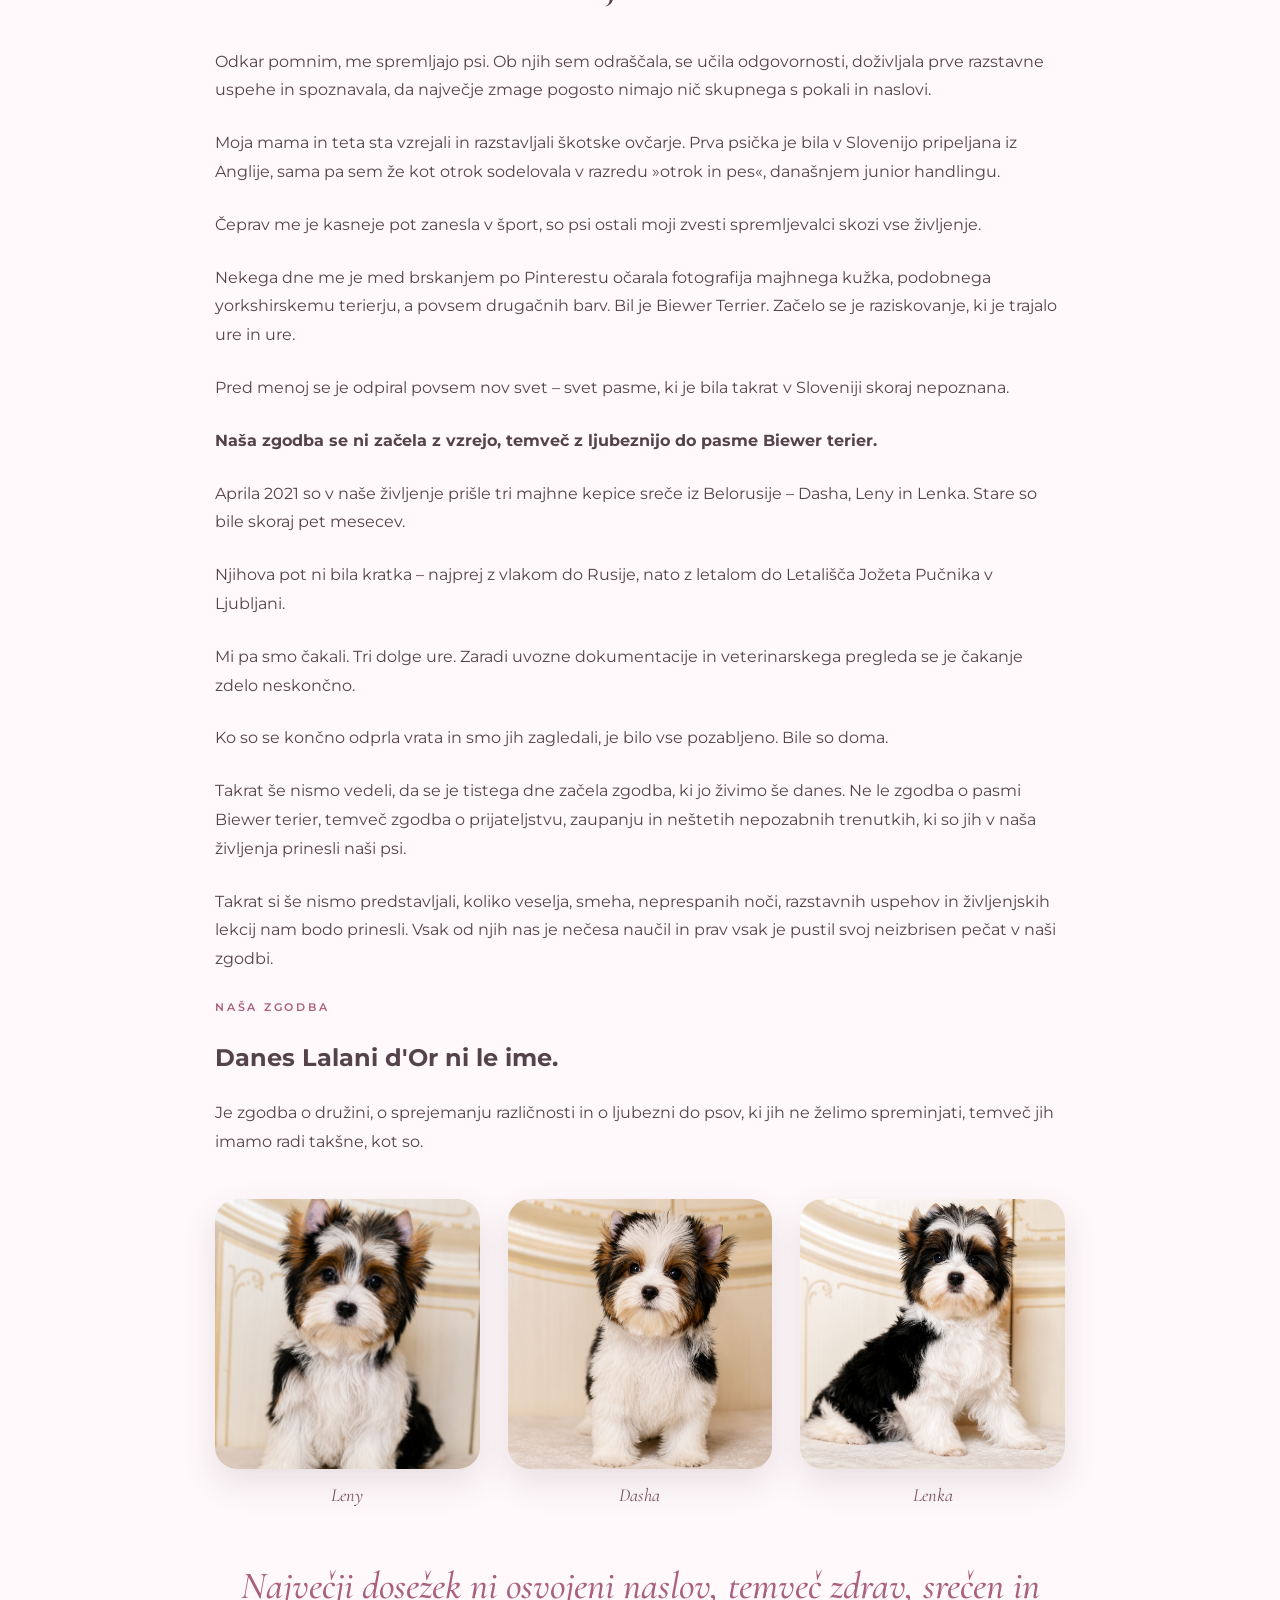
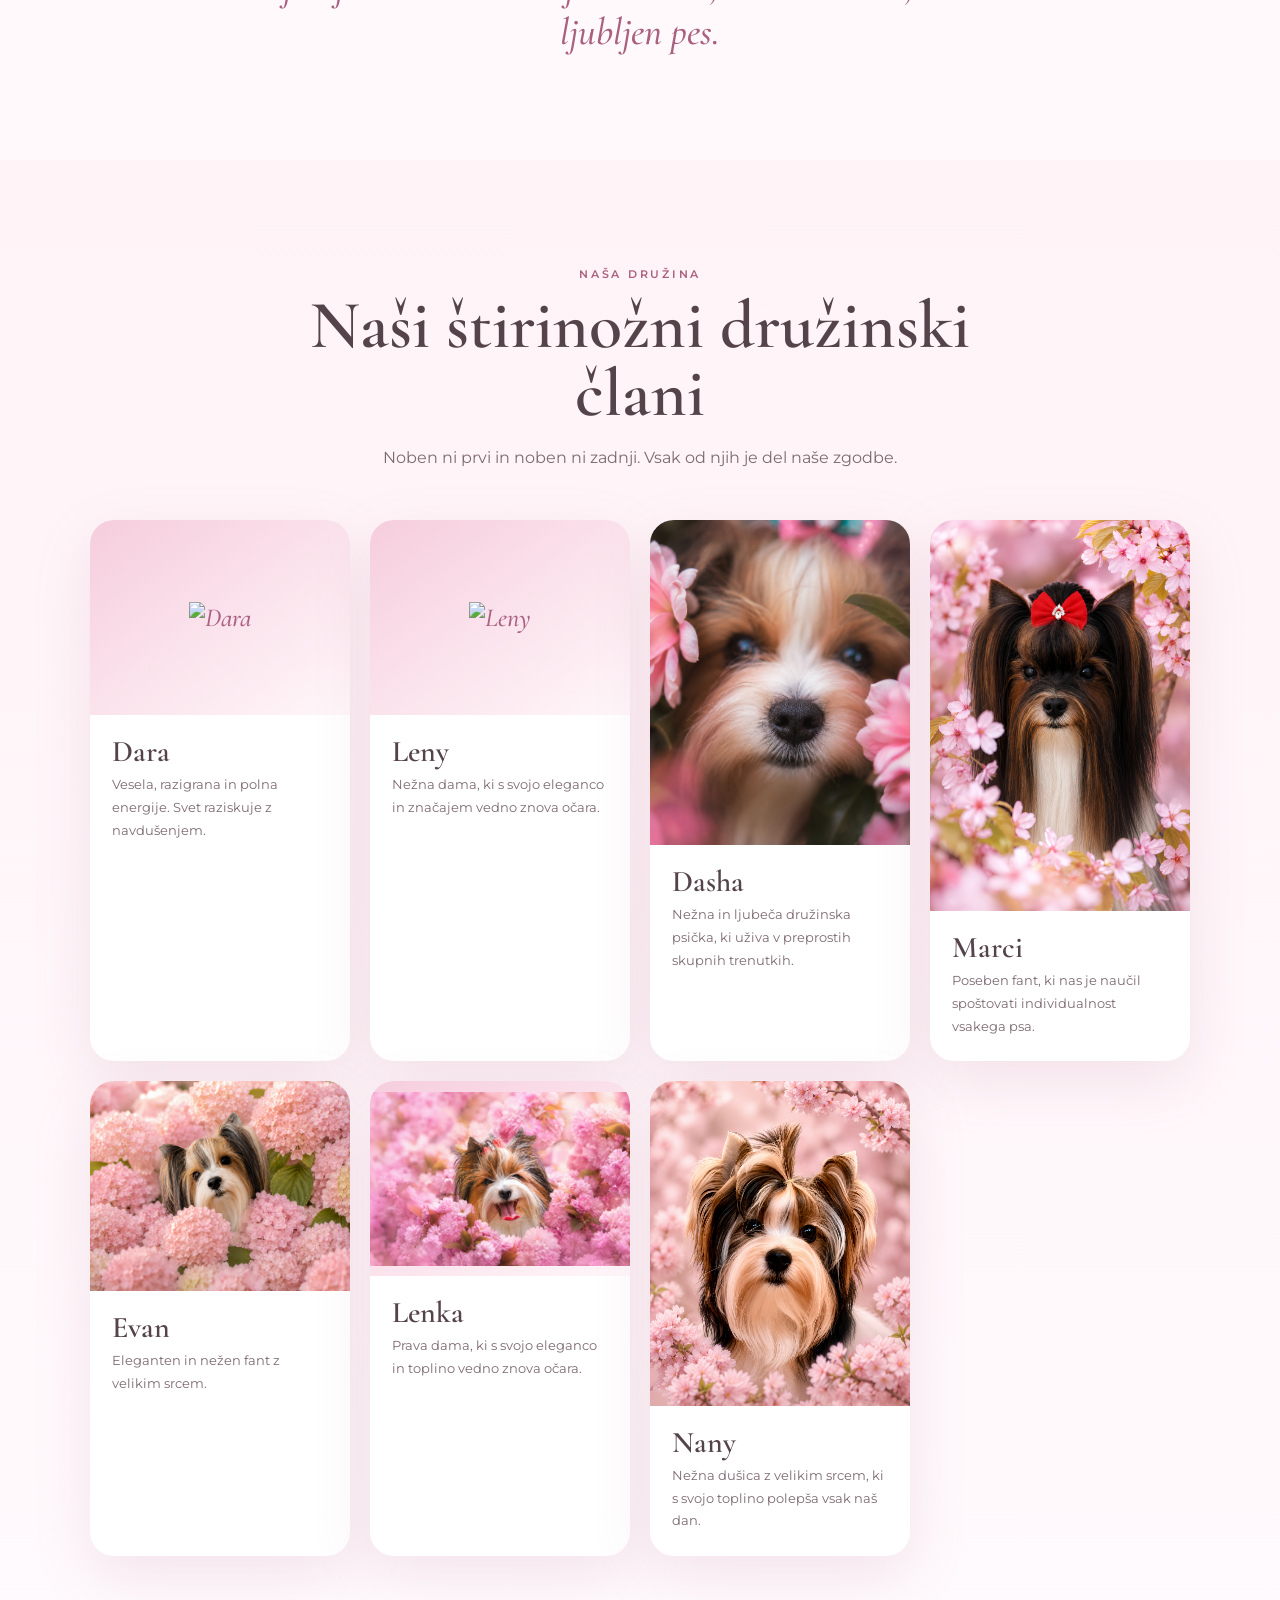
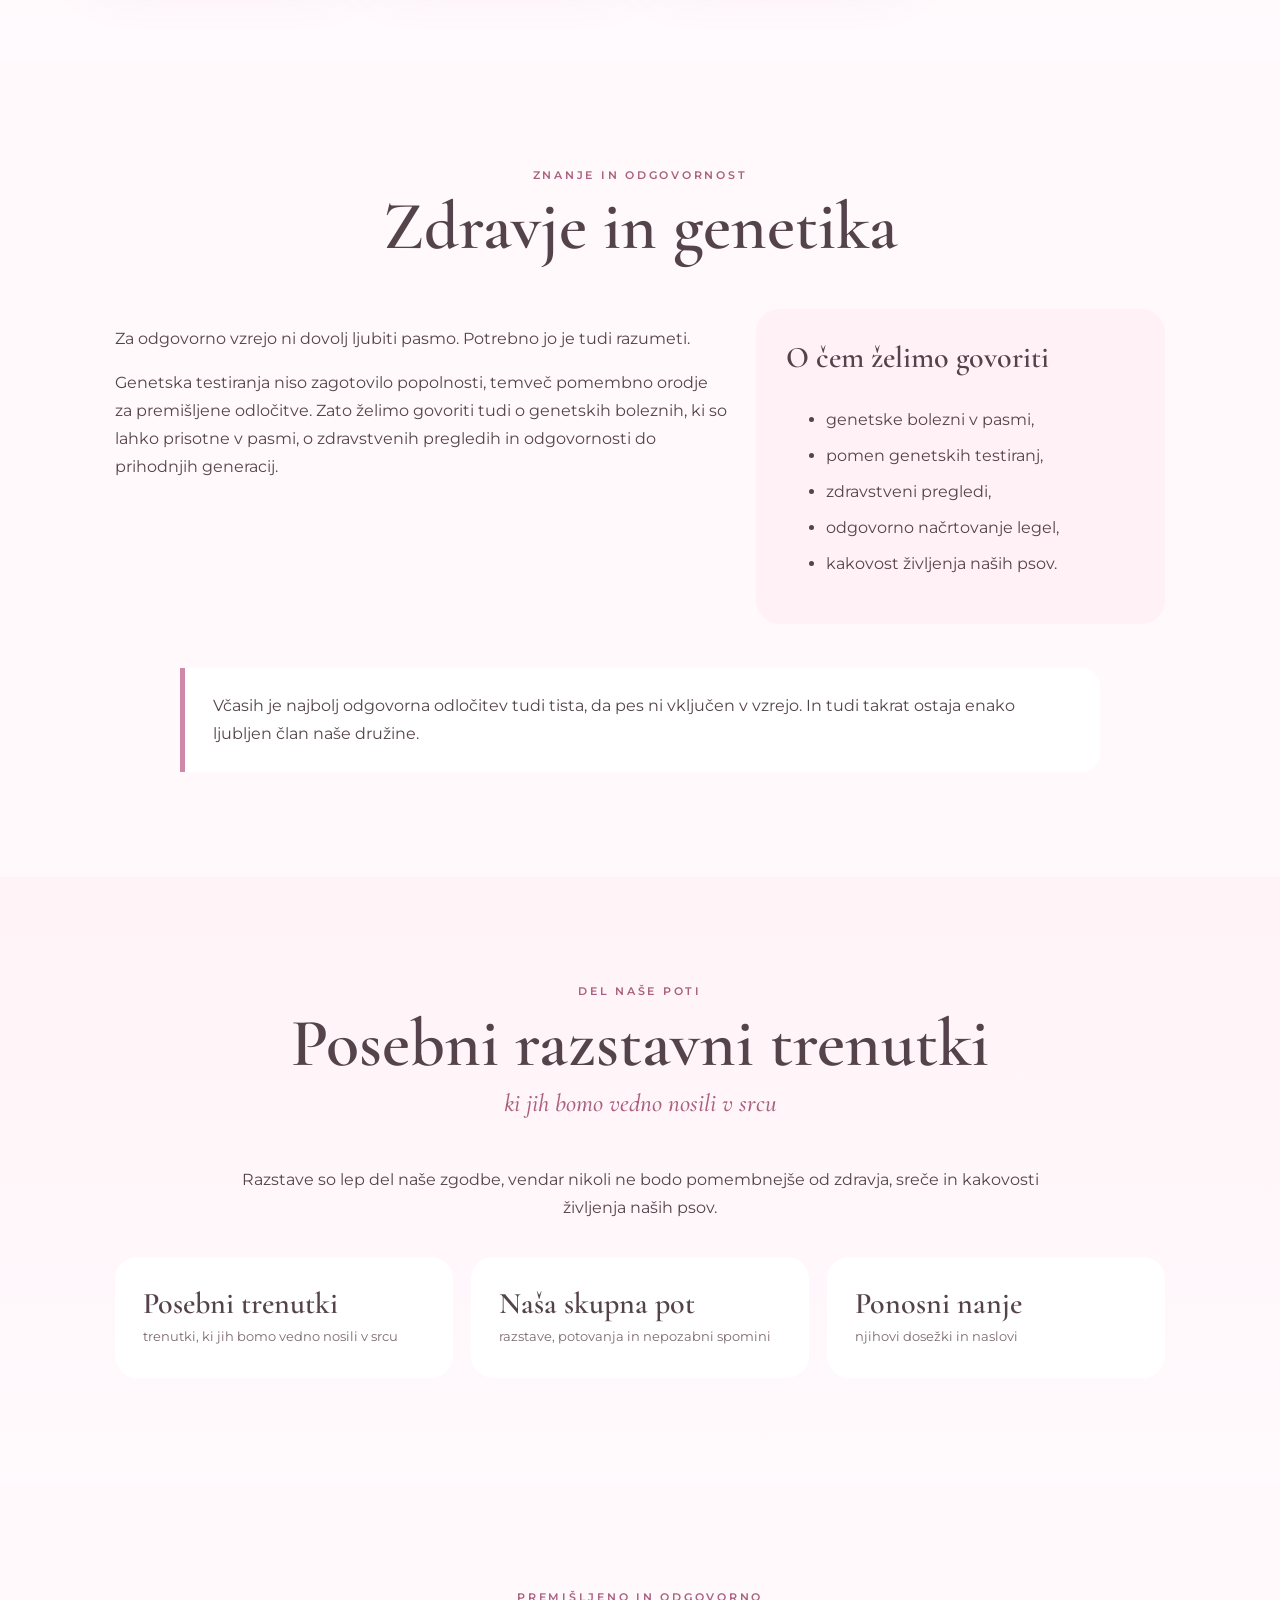
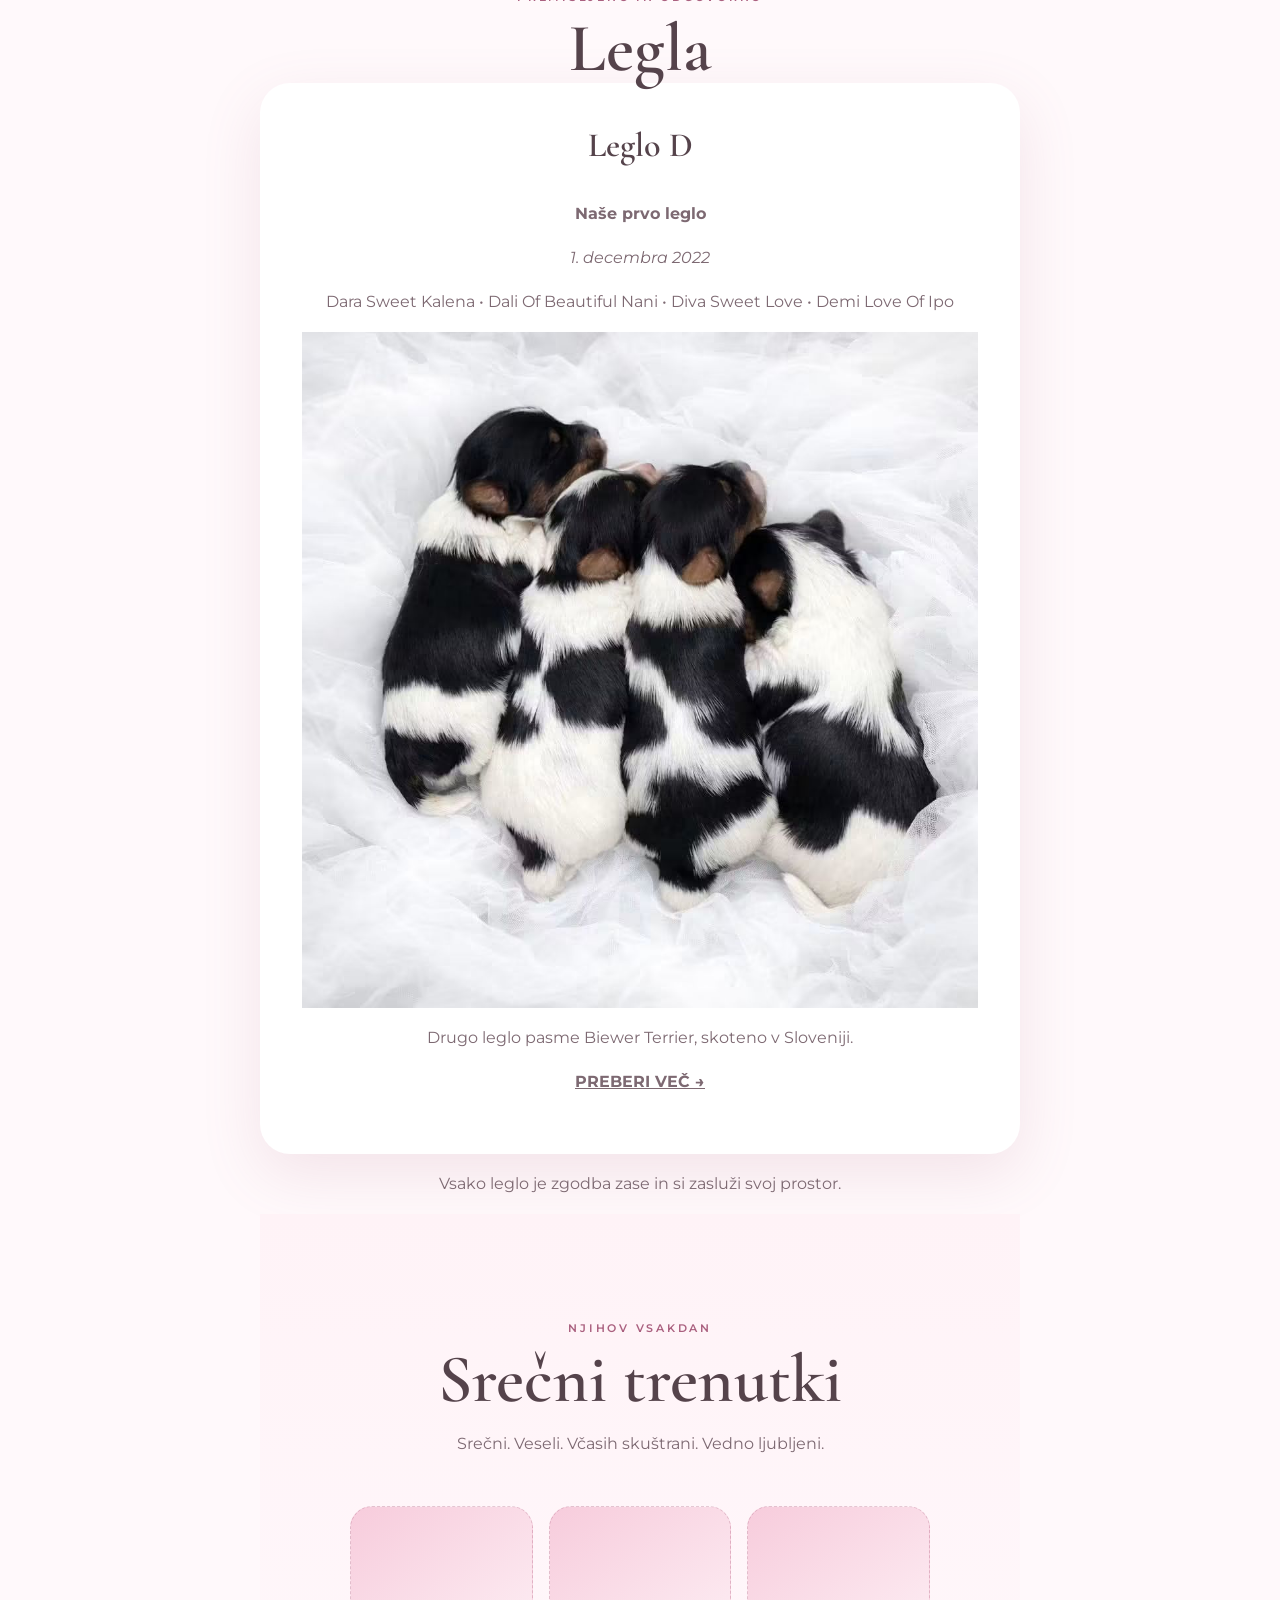
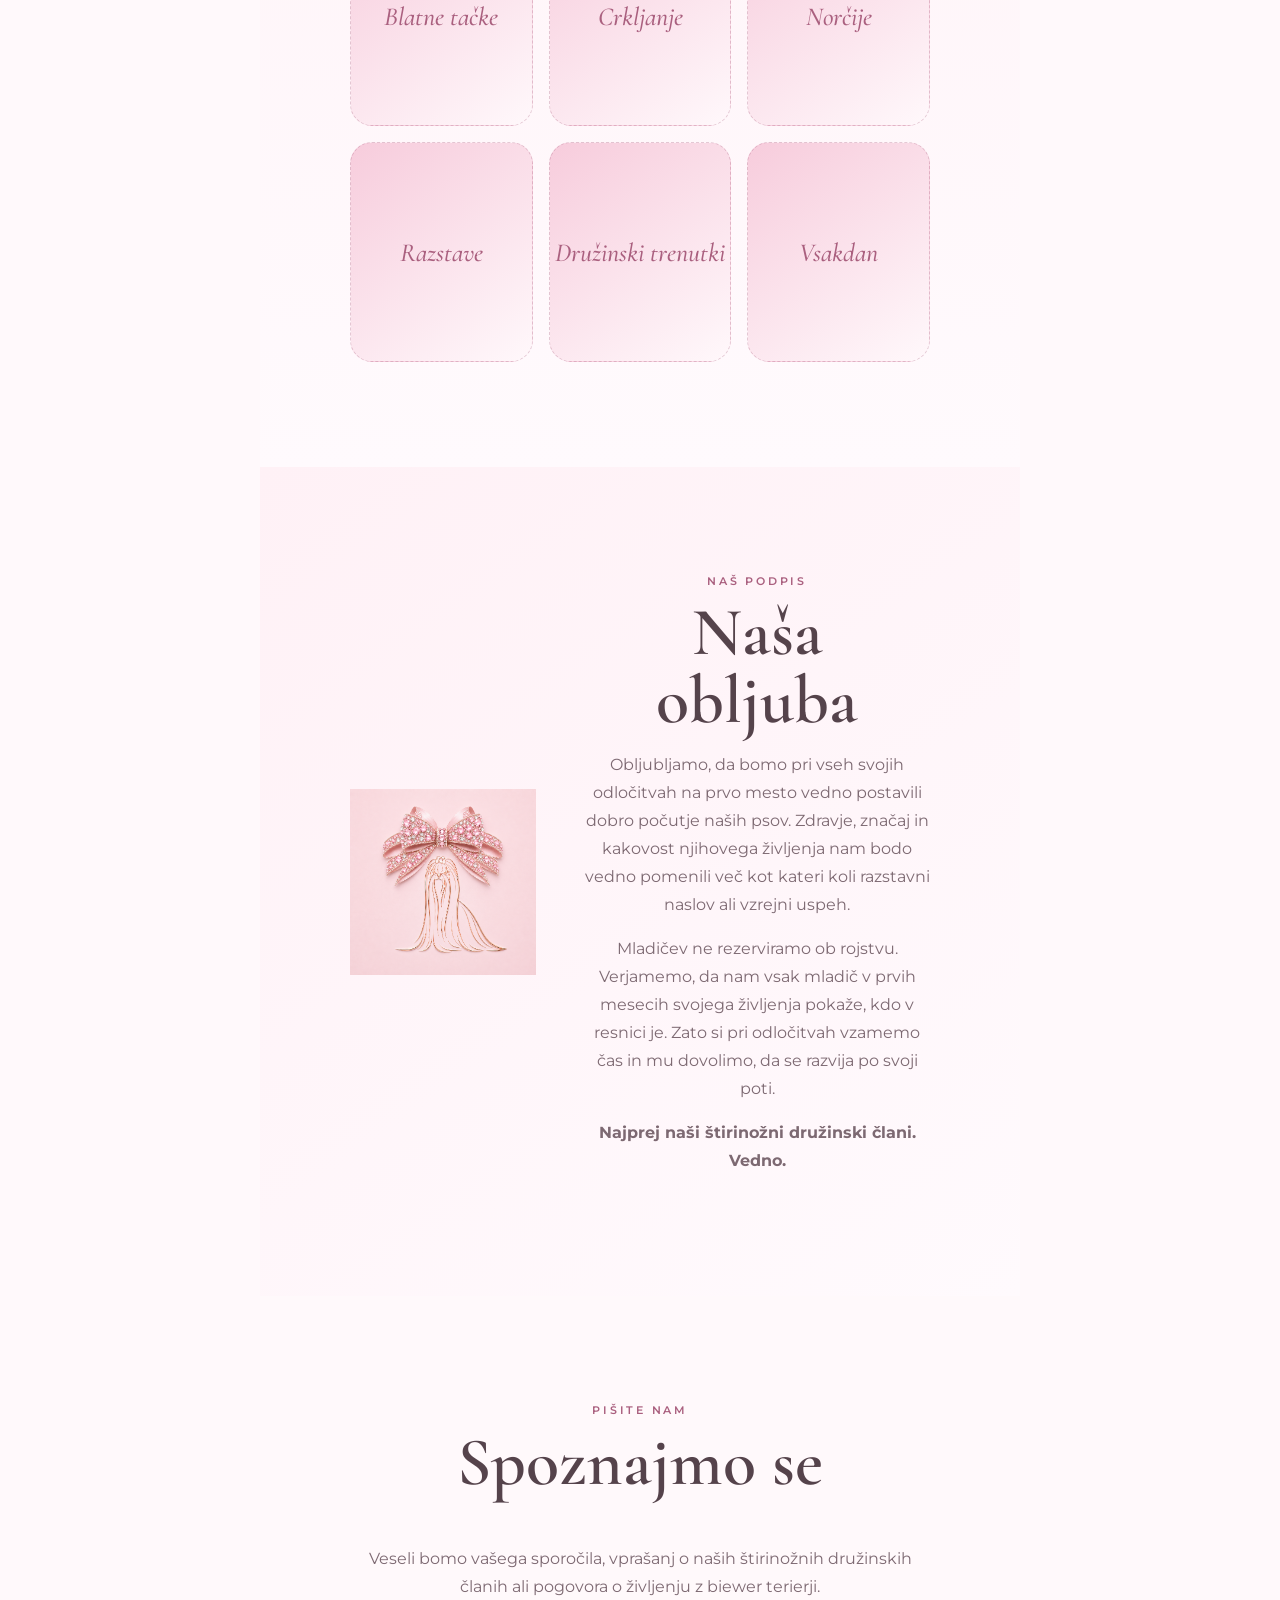
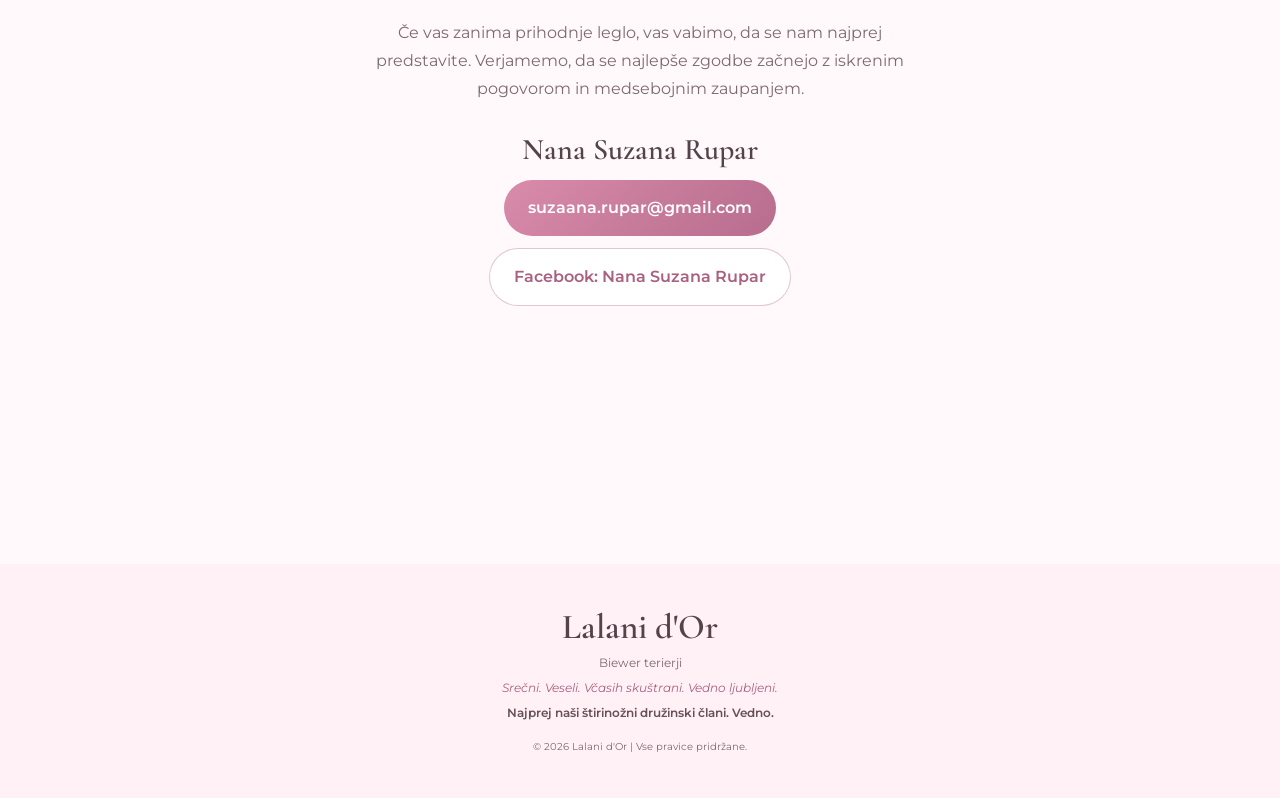
==== commit b4a420bf: "Update index.html" ====
--- a/index.html
+++ b/index.html
@@ -162,15 +162,15 @@
     vsak je pustil svoj neizbrisen pečat v naši zgodbi.
   </p>
 
-  <p>
-    <strong>Danes Lalani d'Or ni le ime.</strong>
-  </p>
-
-  <p>
-    Je zgodba o družini, o sprejemanju različnosti in o
-    ljubezni do psov, ki jih ne želimo spreminjati, temveč
-    jih imamo radi takšne, kot so.
-  </p>
+    <div class="story-ending">
+
+    <div class="mini">NAŠA ZGODBA</div>
+<h2>Danes Lalani d'Or ni le ime.</h2>
+
+    <p>
+        Je zgodba o družini, o sprejemanju različnosti in o ljubezni do psov,
+        ki jih ne želimo spreminjati, temveč jih imamo radi takšne, kot so.
+    </p>
 
 </div>
 
--- a/styles.css
+++ b/styles.css
@@ -153,6 +153,7 @@
     gap: 28px;
     margin: 34px auto 42px;
   }
+  },
   .story-intro {
   max-width: 850px;
   margin: 0 auto 65px;
@@ -203,13 +204,269 @@
 }
 
 .story-photo img {
-  width: 100%;
-  height: auto;
-  display: block;
+    display: block;
+    width: 100%;
+    height: 270px;
+    object-fit: cover;
+    border-radius: 22px;
+    box-shadow: 0 14px 34px rgba(90, 62, 70, 0.14);
 }
 
 @media (max-width: 760px) {
   .story-photos {
     grid-template-columns: 1fr;
   }
-}
+
+}
+/* ==========================================
+   PREDSTAVITEV PASME
+========================================== */
+
+.breed-photo {
+    margin: 50px 0;
+}
+
+.breed-image {
+    text-align: center;
+    margin-bottom: 50px;
+}
+
+.hero-photo {
+     width: 320px;
+    max-width: 100%;
+    border-radius: 18px;
+    display: block;
+    margin: 0 auto 25px;
+}
+
+.breed-image h2 {
+    font-size: 2rem;
+    color: #5a4a4b;
+    margin-bottom: 15px;
+}
+
+.breed-image .intro {
+    max-width: 800px;
+    margin: 0 auto;
+    line-height: 1.8;
+    text-align: center;
+}
+
+.breed-card {
+    background: #fff;
+    border-radius: 18px;
+    padding: 30px;
+    margin: 30px 0;
+    box-shadow: 0 8px 25px rgba(0,0,0,0.06);
+}
+
+.breed-card h3 {
+    color: #c7869a;
+    margin-bottom: 15px;
+}
+
+.breed-card p {
+    line-height: 1.8;
+    margin-bottom: 20px;
+}
+
+.read-more {
+    display: inline-block;
+    color: #c7869a;
+    font-weight: 600;
+    text-decoration: none;
+    transition: 0.3s;
+}
+/* ======================================================
+   PREDSTAVITEV PASME
+====================================================== */
+
+.page-hero{
+    text-align:center;
+    padding:70px 20px 40px;
+}
+
+.page-hero h1{
+    font-size:42px;
+    color:#5d4b53;
+    margin-bottom:15px;
+}
+
+.page-hero p{
+    max-width:700px;
+    margin:0 auto;
+    line-height:1.8;
+    color:#666;
+}
+
+.breed-photo{
+    max-width:1000px;
+    margin:0 auto 80px;
+    padding:0 20px;
+}
+
+.breed-image{
+    text-align:center;
+    margin-bottom:50px;
+}
+
+.hero-photo{
+    width:100%;
+    max-width:850px;
+    height:auto;
+    border-radius:20px;
+    display:block;
+    margin:0 auto 30px;
+    box-shadow:0 15px 40px rgba(0,0,0,.10);
+}
+
+.breed-image h2{
+    font-size:34px;
+    color:#5d4b53;
+    margin-bottom:20px;
+}
+
+.intro{
+    max-width:760px;
+    margin:0 auto;
+    line-height:1.9;
+    color:#555;
+    font-size:17px;
+}
+
+.breed-card{
+    background:#ffffff;
+    border-radius:18px;
+    padding:32px;
+    margin:28px 0;
+    box-shadow:0 10px 30px rgba(0,0,0,.06);
+    transition:.3s;
+}
+
+.breed-card:hover{
+    transform:translateY(-4px);
+    box-shadow:0 18px 35px rgba(0,0,0,.08);
+}
+
+.breed-card h3{
+    color:#cb8aa0;
+    margin-bottom:18px;
+    font-size:26px;
+}
+
+.breed-card p{
+    color:#555;
+    line-height:1.9;
+    margin-bottom:22px;
+}
+
+.read-more{
+    display:inline-block;
+    color:#cb8aa0;
+    font-weight:600;
+    text-decoration:none;
+    transition:.3s;
+}
+
+.read-more:hover{
+    color:#a66479;
+}
+
+@media (min-width:900px){
+
+    .breed-photo{
+        display:grid;
+        grid-template-columns:1fr 1fr;
+        gap:30px;
+    }
+
+    .breed-image{
+        grid-column:1 / -1;
+    }
+
+}
+
+@media (max-width:768px){
+
+    .page-hero h1{
+        font-size:32px;
+    }
+
+    .breed-image h2{
+        font-size:28px;
+    }
+
+    .breed-card{
+        padding:24px;
+    }
+
+}
+.read-more:hover {
+    color: #8f5d6c;
+}
+  .hero-content {
+    display: grid;
+    grid-template-columns: 1.3fr 0.7fr;
+    gap: 60px;
+    align-items: center;
+}
+
+.hero-text {
+    max-width: 700px;
+}
+
+.hero-kicker {
+    display: inline-block;
+    margin-bottom: 18px;
+    font-size: 13px;
+    font-weight: 600;
+    letter-spacing: 0.18em;
+    text-transform: uppercase;
+    color: #7d6972;
+}
+
+.hero-lead {
+    font-size: 1.2rem;
+    font-weight: 500;
+    color: #5d4b53;
+    margin-bottom: 20px;
+}
+
+.hero-image {
+    text-align: center;
+}
+
+.hero-image h3 {
+    margin-top: 20px;
+    margin-bottom: 8px;
+    color: #5d4b53;
+}
+
+.hero-image p {
+    color: #666;
+    font-size: 0.95rem;
+}
+
+.hero-photo {
+    width: 320px;
+    max-width: 100%;
+    border-radius: 18px;
+    display: block;
+    margin: 0 auto 25px;
+}
+  @media (max-width: 900px) {
+
+    .hero-content {
+        grid-template-columns: 1fr;
+        gap: 35px;
+    }
+
+    .hero-text {
+        order: 1;
+    }
+
+    .hero-image {
+        order: 2;
+    }
+
+}
